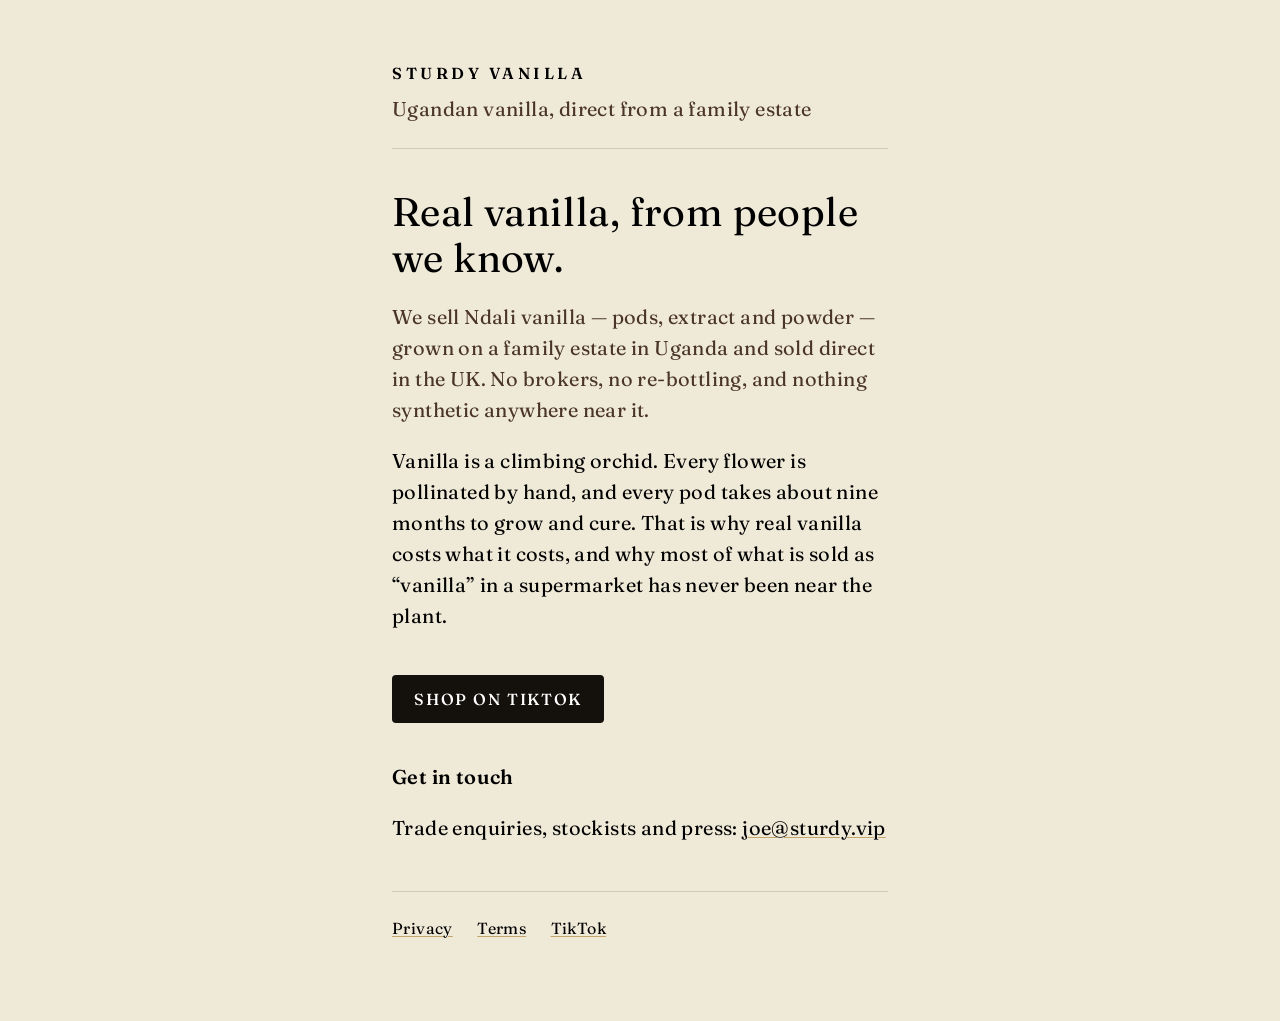
==== index.html @ c0293891 "Align the site to the Sturdy Vanilla design system The site had drifted into its own brand: a differ" ====
<!doctype html>
<html lang="en-GB">
<head>
<meta charset="utf-8">
<meta name="viewport" content="width=device-width, initial-scale=1">
<title>Sturdy Vanilla — Ugandan vanilla, direct from a family estate</title>
<meta name="description" content="Sturdy Vanilla sells Ndali vanilla pods, extract and powder in the UK, grown on a family estate in Uganda.">
<link rel="preconnect" href="https://fonts.gstatic.com" crossorigin>
<link rel="stylesheet" href="https://fonts.googleapis.com/css2?family=Fraunces:ital,opsz,wght@0,9..144,300..700;1,9..144,300..700&display=swap">
<link rel="stylesheet" href="style.css">
</head>
<body>
<div class="wrap">
  <header>
    <a class="brand" href="index.html">Sturdy Vanilla</a>
    <p class="tag">Ugandan vanilla, direct from a family estate</p>
  </header>

  <h1>Real vanilla, from people we know.</h1>
  <p class="lede">
    We sell Ndali vanilla — pods, extract and powder — grown on a family estate
    in Uganda and sold direct in the UK. No brokers, no re-bottling, and nothing
    synthetic anywhere near it.
  </p>

  <p>
    Vanilla is a climbing orchid. Every flower is pollinated by hand, and every pod
    takes about nine months to grow and cure. That is why real vanilla costs what it
    costs, and why most of what is sold as &ldquo;vanilla&rdquo; in a supermarket has
    never been near the plant.
  </p>

  <a class="shop" href="https://www.tiktok.com/@sturdyvanilla">Shop on TikTok</a>

  <h2>Get in touch</h2>
  <p>
    Trade enquiries, stockists and press:
    <a href="mailto:joe@sturdy.vip">joe@sturdy.vip</a>
  </p>

  <nav>
    <a href="privacy.html">Privacy</a>
    <a href="terms.html">Terms</a>
    <a href="https://www.tiktok.com/@sturdyvanilla">TikTok</a>
  </nav>
</div>
</body>
</html>
---- style.css ----
/* Sturdy Vanilla — the design system, on the web.
   Aligned 2026-09-03 to sturdyvanilla/sturdy-vanilla-design-system.
   Palette, face, scale and rules all come from there; nothing is invented here.

   Web scale is 40 / 20, plus 16 for captions and legal — the one place a third
   size is allowed, because on a web viewport 16px really is 16px. On a card it
   would render at 8px, which is why cards get two sizes and no more.
   The big one is always double the small one. */
:root {
  --ink:        #14100C;   /* surface only, never type */
  --paper:      #EFE9D8;
  --raised:     #F7F1E1;
  --text:       #000000;   /* 17.3:1 on paper */
  --text-2:     #4A3527;   /* pod brown. 9.5:1 — the secondary text colour */
  --gold:       #C4A46A;   /* rules, borders, markers. NEVER type */
  --rule:       rgba(20,16,12,.14);

  --lg:  40px;
  --sm:  20px;
  --cap: 16px;             /* captions and legal. Web only. */

  --face: "Fraunces", "Hoefler Text", Georgia, serif;
}
@media (prefers-color-scheme: dark) {
  :root {
    --paper:  #14100C;
    --raised: #1E1811;
    --text:   #FFFFFF;
    --text-2: #E4D6BF;
    --rule:   rgba(247,241,225,.18);
  }
  /* Reversed out on ink, type goes to 500 — same apparent weight as 400 on
     paper, not emphasis. WCAG 2 ignores stroke weight, so the ratio flatters
     us and the weight is the actual fix. */
  body, p, li, td { font-weight: 500; }
}

* { box-sizing: border-box; font-optical-sizing: auto;
    font-variation-settings: "SOFT" 0, "WONK" 0; }

body {
  margin: 0;
  background: var(--paper);
  color: var(--text);
  font-family: var(--face);
  font-size: var(--sm);
  font-weight: 400;
  line-height: 1.55;
  letter-spacing: .02em;          /* Zorzi et al., PNAS 2012 */
  -webkit-text-size-adjust: 100%;
}

.wrap { max-width: 34rem; margin: 0 auto; padding: 3.5rem 1.5rem 5rem; }
/* 34rem at 20px lands near 55 characters — Dyson & Haselgrove 2001. */

header { border-bottom: 1px solid var(--rule); padding-bottom: 1.5rem; margin-bottom: 2.5rem; }

/* The label device: caps + tracking at the small size. Four words maximum. */
.brand {
  font-size: var(--cap); letter-spacing: .22em; text-transform: uppercase;
  font-weight: 600; margin: 0; color: var(--text); text-decoration: none;
}
.tag { color: var(--text-2); margin: .4rem 0 0; font-size: var(--sm); }

h1 { font-size: var(--lg); line-height: 1.15; margin: 0 0 .4rem; font-weight: 400; }
h2 { font-size: var(--sm); margin: 2.4rem 0 .6rem; font-weight: 600; }

p, li { color: var(--text); }
li { margin-bottom: .4rem; }
.lede { color: var(--text-2); }

/* Links keep their underline. Colour alone cannot carry meaning (WCAG 1.4.1),
   and gold is never type — so a link is ink, underlined. This is the one place
   the no-underline rule does not apply: that rule is about emphasis, not
   affordance. */
a { color: var(--text); text-decoration: underline; text-underline-offset: 2px;
    text-decoration-thickness: 1px; text-decoration-color: var(--gold); }
a:hover { text-decoration-color: var(--text); }

.updated, nav, th, .fine { font-size: var(--cap); }
.updated { color: var(--text-2); margin: 0 0 2.5rem; }

nav { margin-top: 3rem; padding-top: 1.5rem; border-top: 1px solid var(--rule); }
nav a { margin-right: 1.25rem; }

.shop {
  display: inline-block; margin-top: 1.5rem; padding: .7rem 1.4rem;
  background: var(--ink); color: #FFFFFF; font-weight: 500;
  text-decoration: none; font-size: var(--cap);
  letter-spacing: .1em; text-transform: uppercase; border-radius: 4px;
}
@media (prefers-color-scheme: dark) { .shop { background: var(--paper); color: #000; } }

table { border-collapse: collapse; width: 100%; margin: 1rem 0; font-size: var(--cap); }
th, td { text-align: left; padding: .55rem .6rem; border-bottom: 1px solid var(--rule); vertical-align: top; }
th { text-transform: uppercase; letter-spacing: .06em; color: var(--text-2); font-weight: 600; }

.note { border-left: 2px solid var(--gold); padding: .1rem 0 .1rem 1rem;
        margin: 1.5rem 0; color: var(--text-2); }
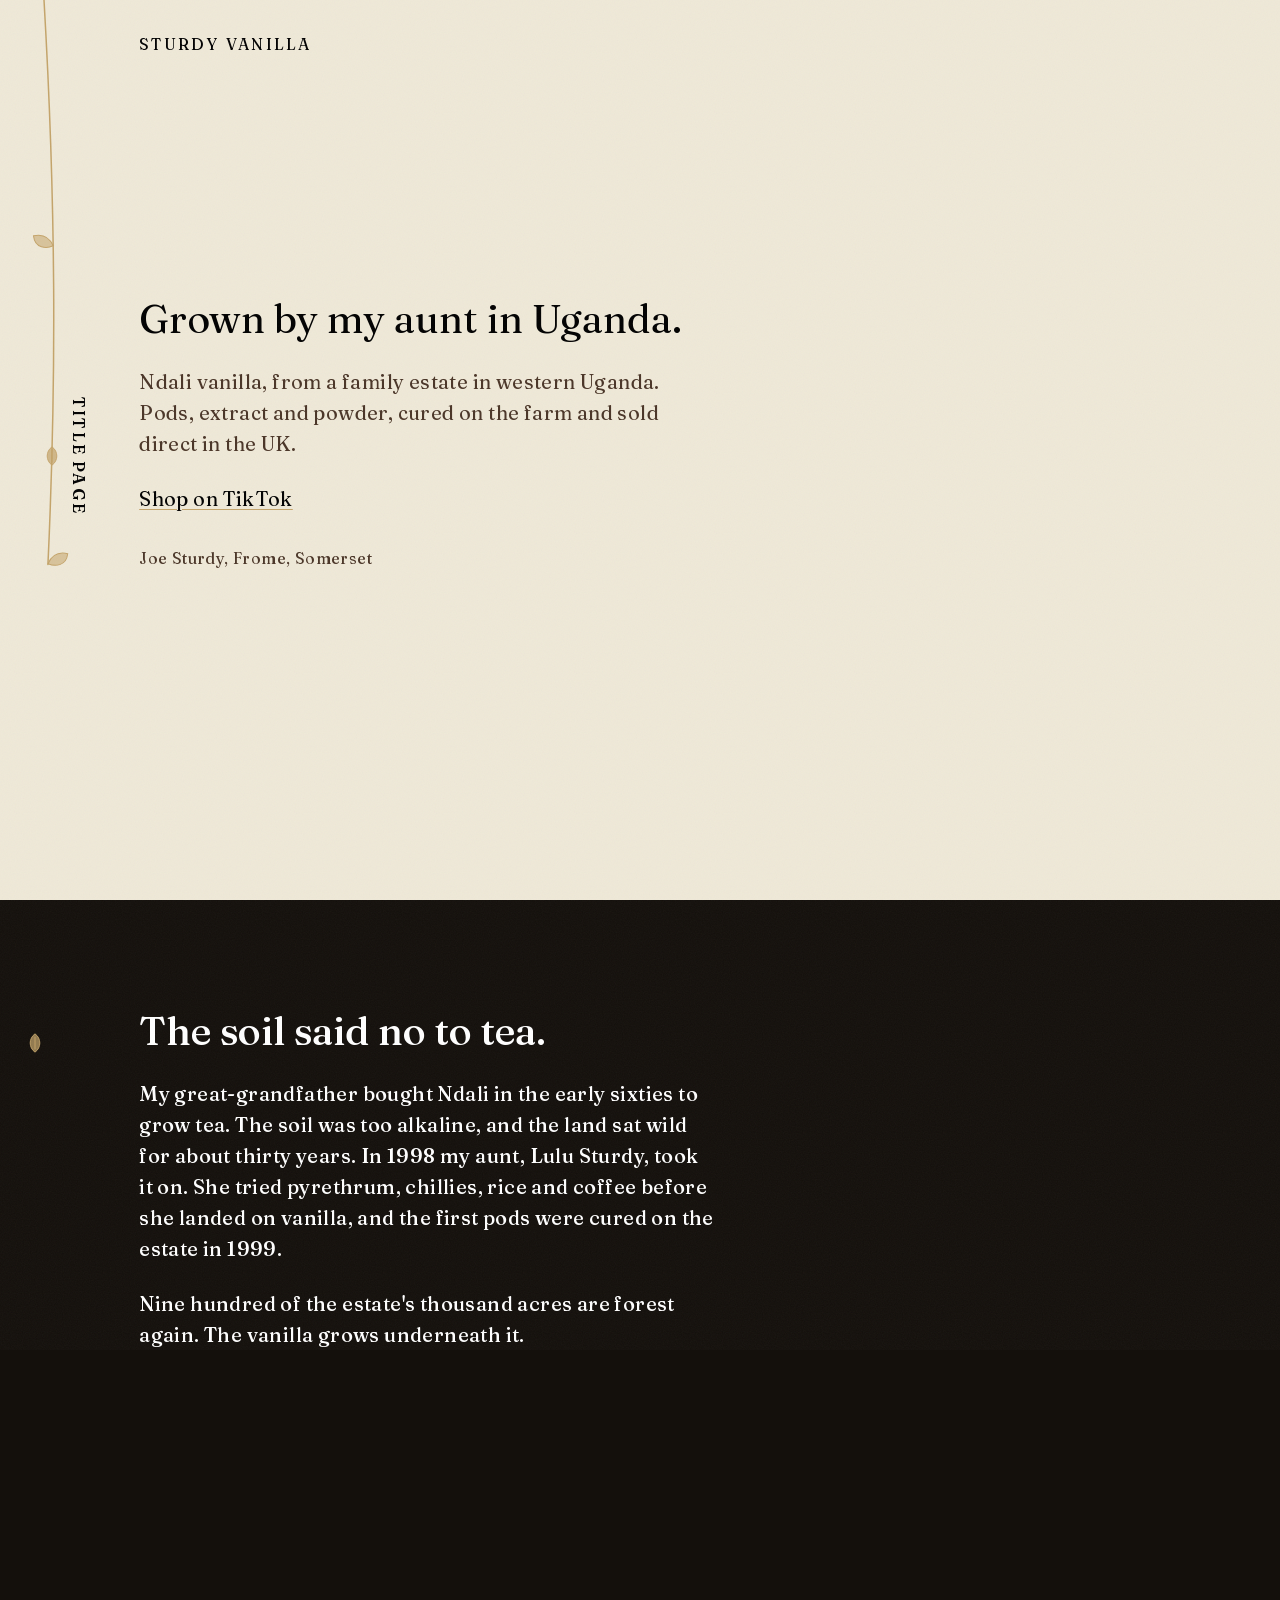
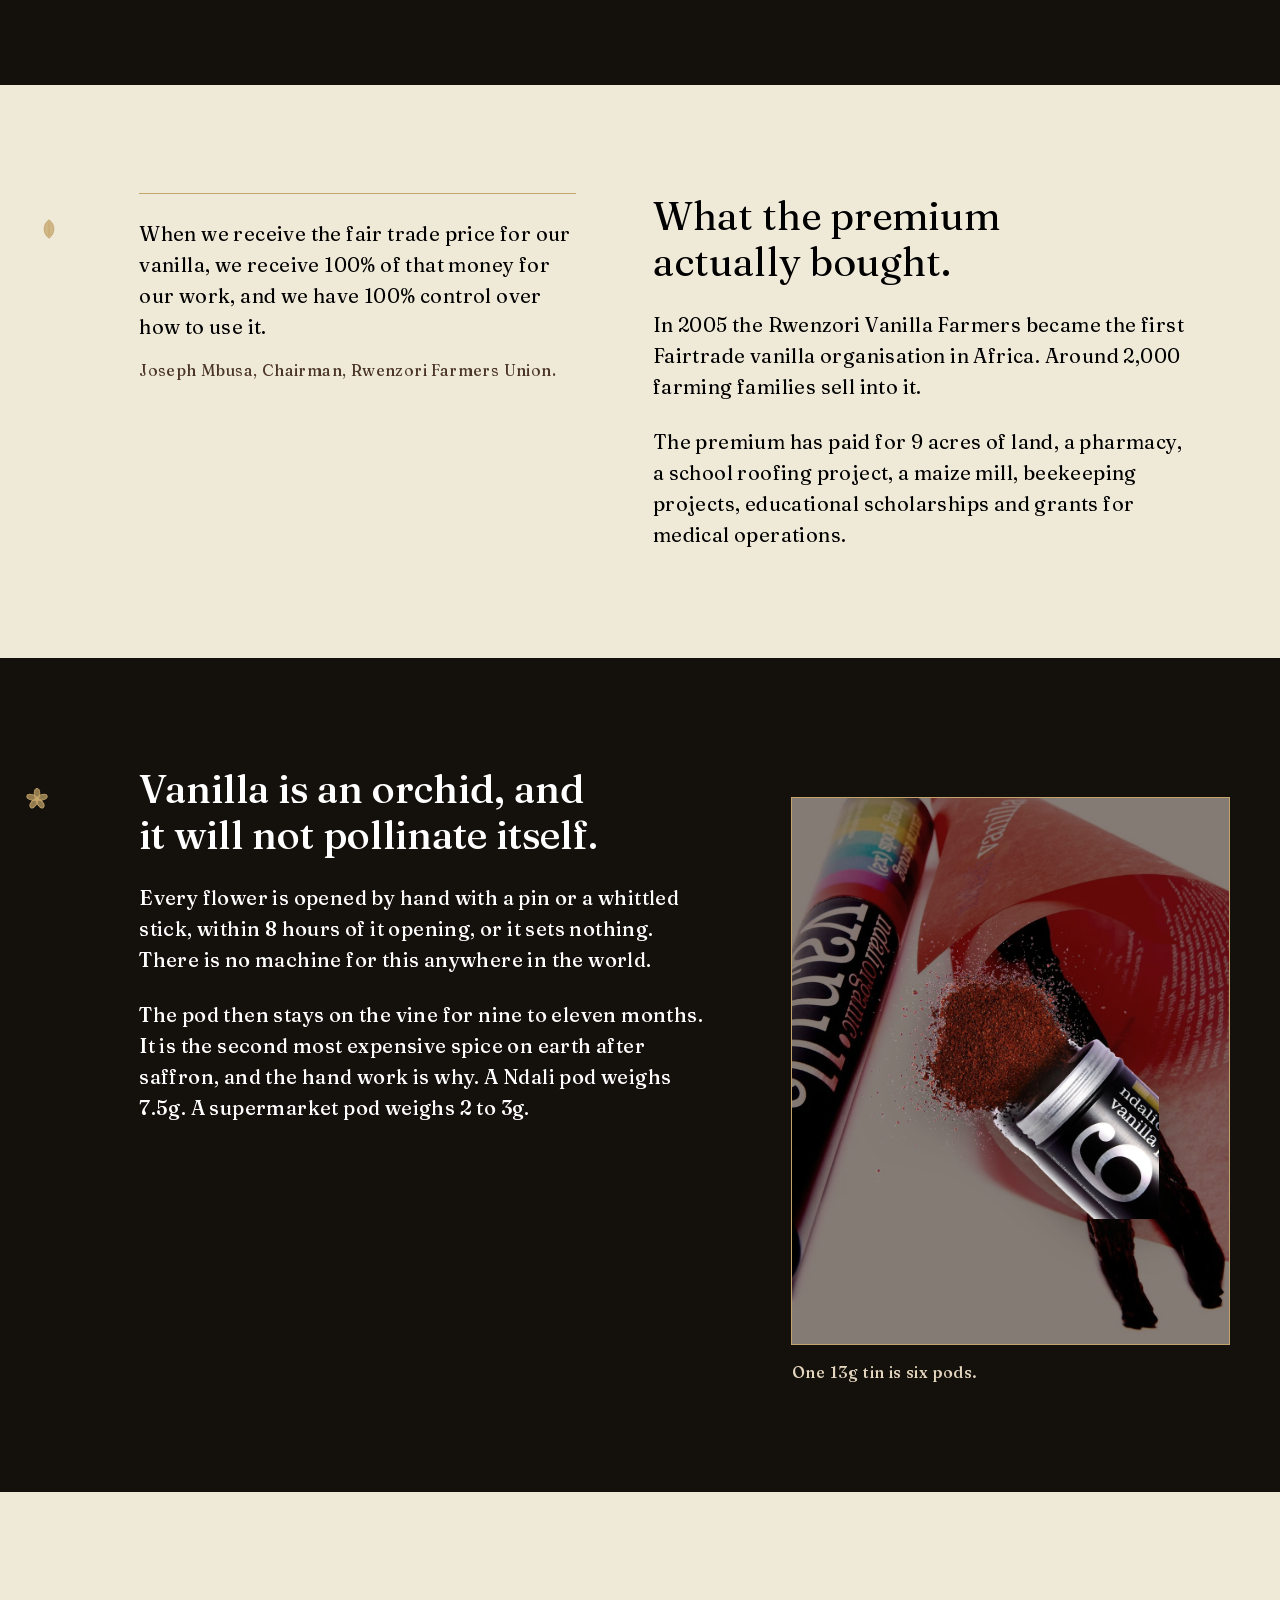
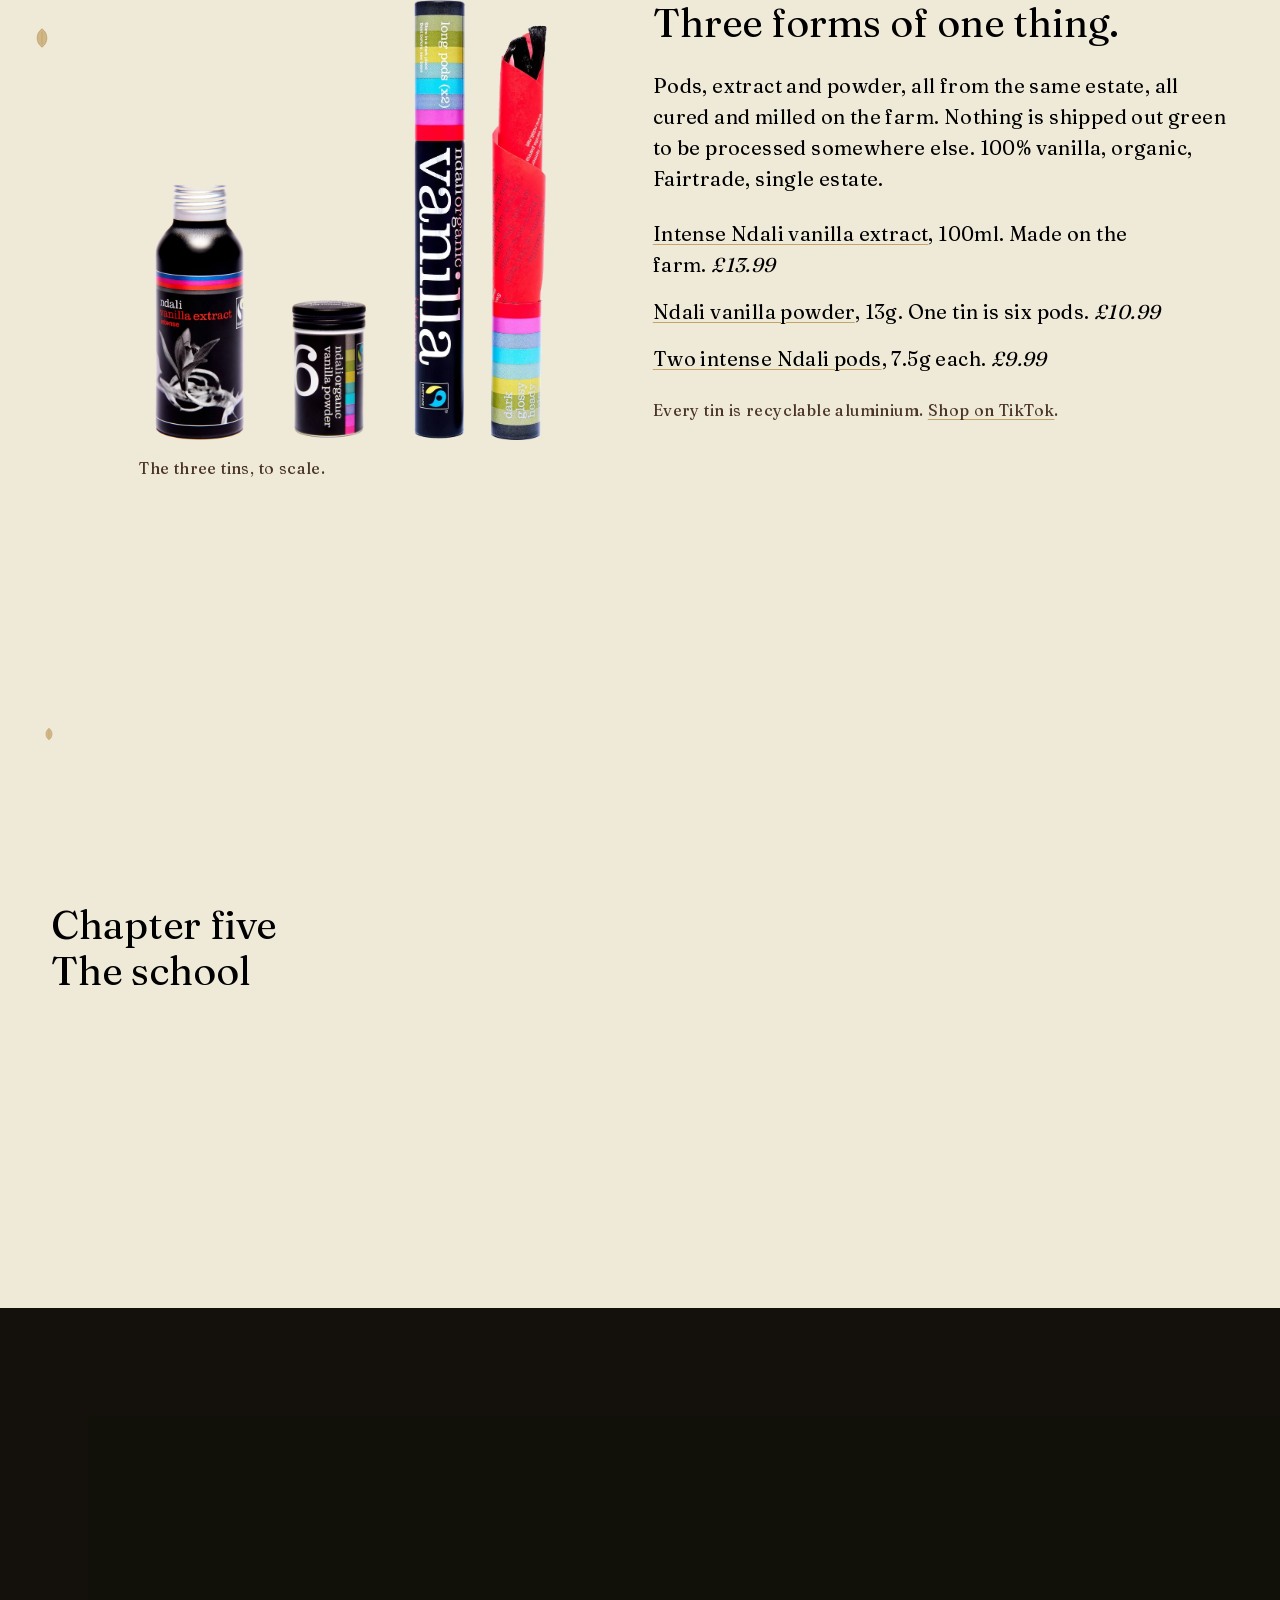
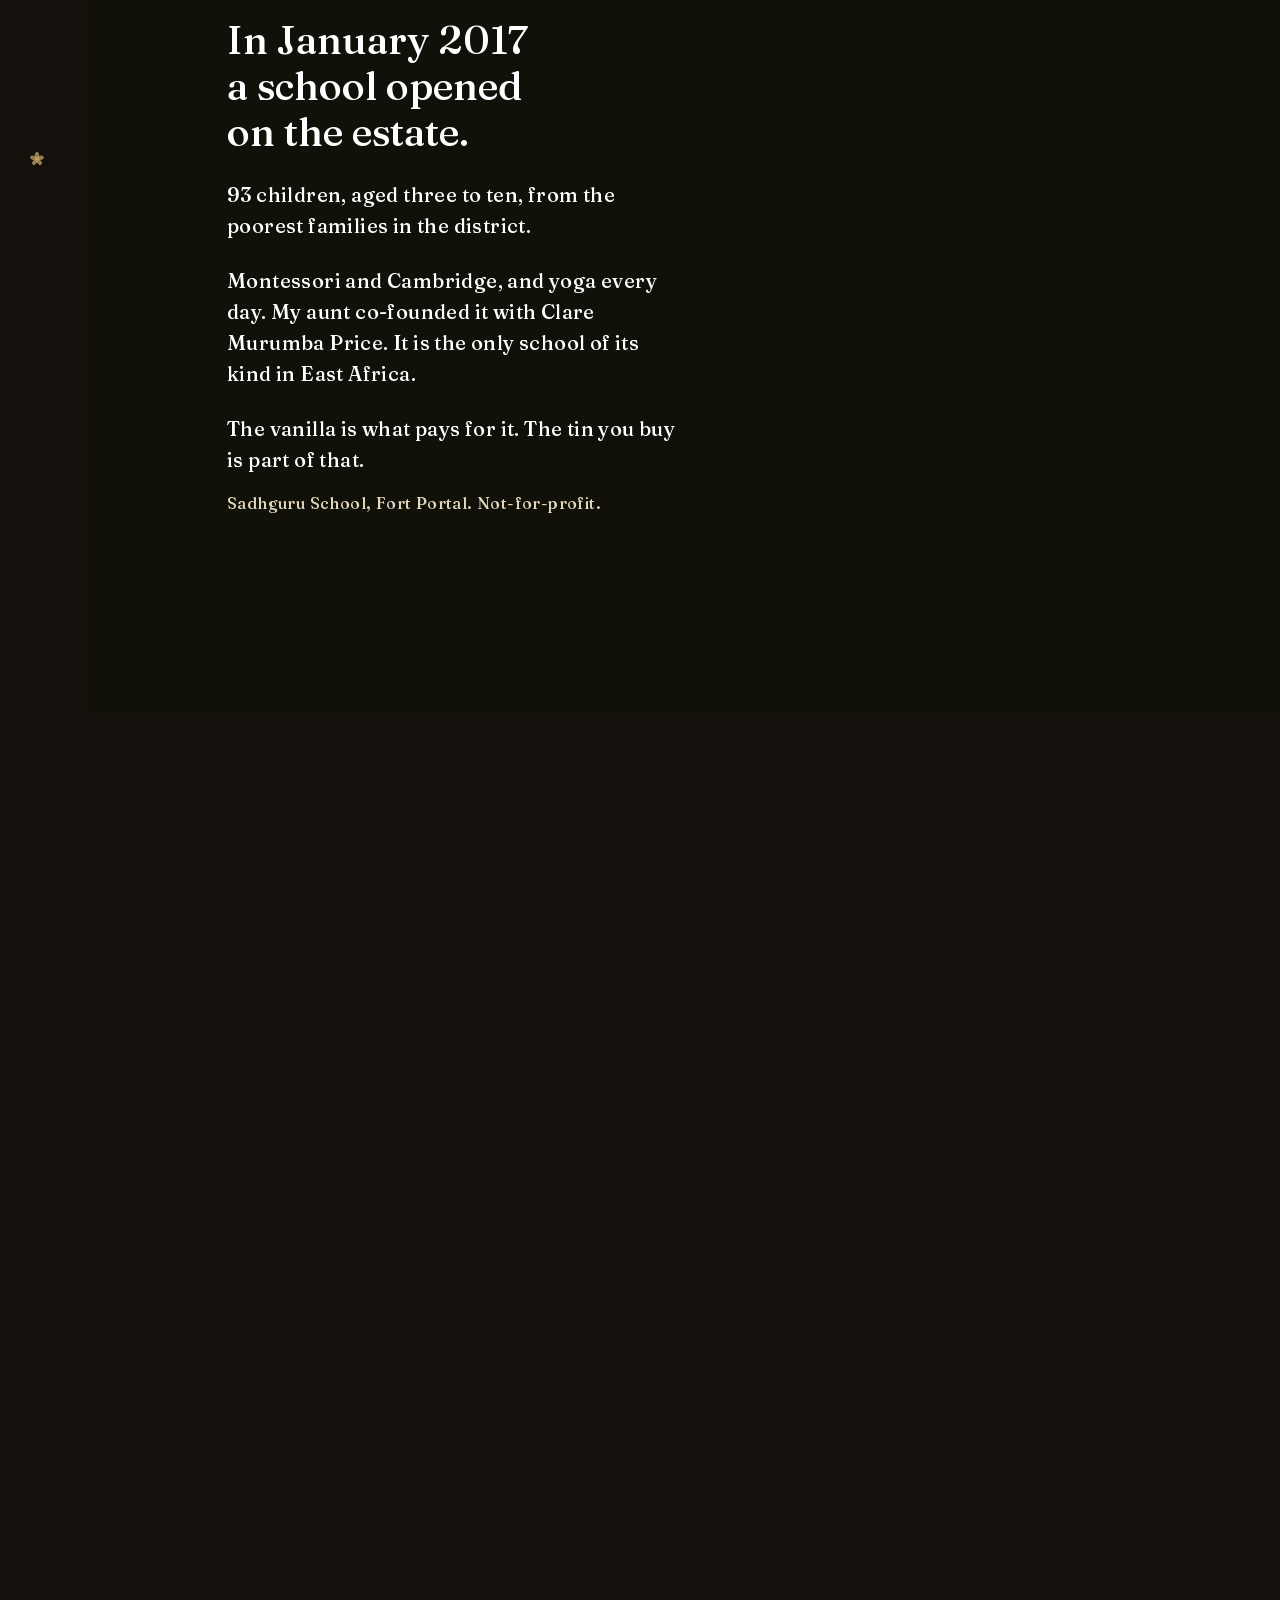
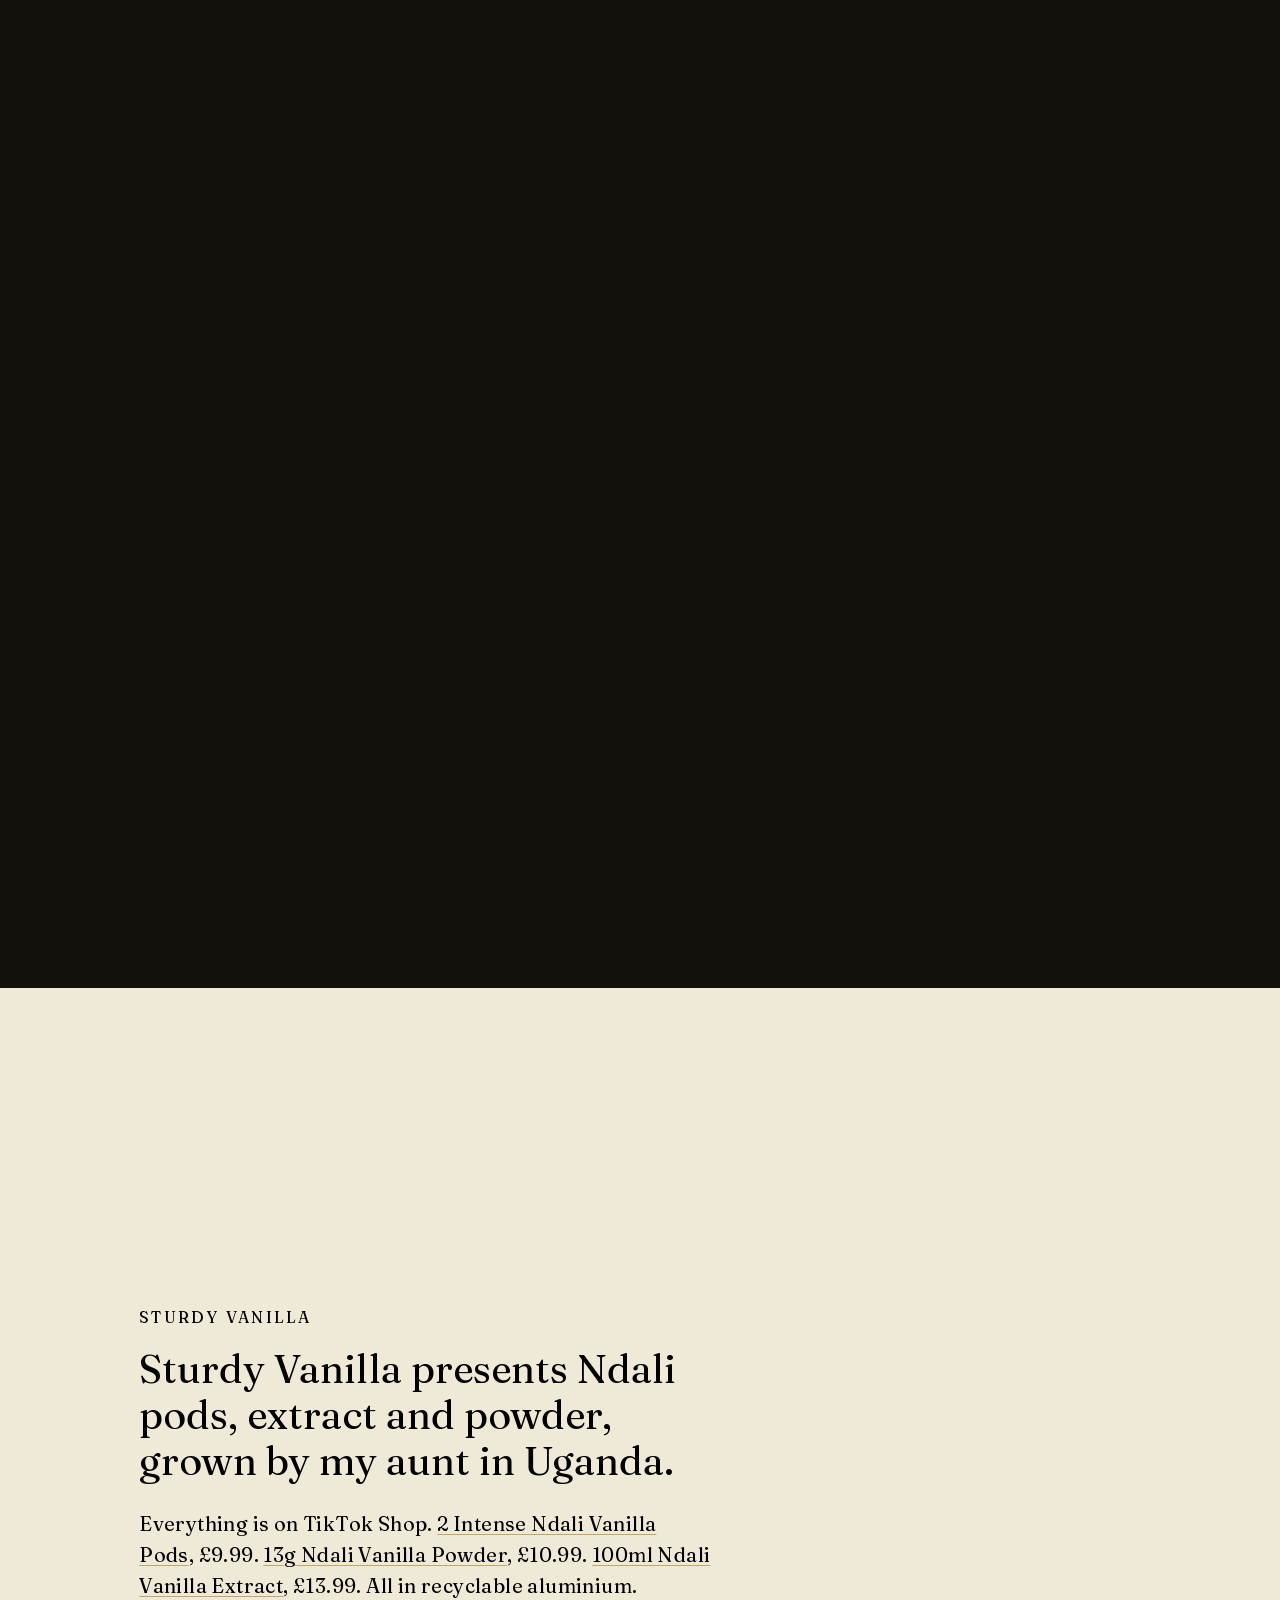
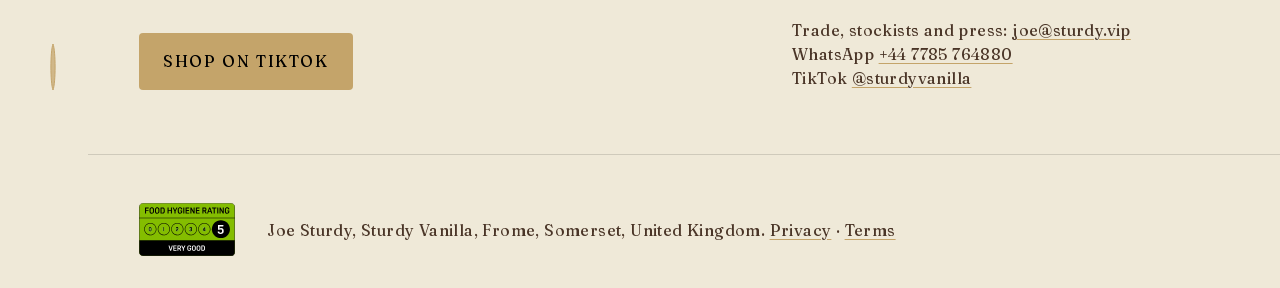
==== commit 9834f6c5: "Rebuild as a one-page scroll site on the design system Chaptered-editorial page built with scroll-cr" ====
--- a/index.html
+++ b/index.html
@@ -2,47 +2,201 @@
 <html lang="en-GB">
 <head>
 <meta charset="utf-8">
-<meta name="viewport" content="width=device-width, initial-scale=1">
-<title>Sturdy Vanilla — Ugandan vanilla, direct from a family estate</title>
-<meta name="description" content="Sturdy Vanilla sells Ndali vanilla pods, extract and powder in the UK, grown on a family estate in Uganda.">
-<link rel="preconnect" href="https://fonts.gstatic.com" crossorigin>
-<link rel="stylesheet" href="https://fonts.googleapis.com/css2?family=Fraunces:ital,opsz,wght@0,9..144,300..700;1,9..144,300..700&display=swap">
-<link rel="stylesheet" href="style.css">
+<meta name="viewport" content="width=device-width, initial-scale=1, viewport-fit=cover">
+<title>Sturdy Vanilla</title>
+<meta name="description" content="Ndali vanilla, grown by my aunt in Uganda. Pods, extract and powder from a family estate near Fort Portal, sold direct in the UK on TikTok Shop.">
+<link rel="icon" href="assets/img/favicon-32.png" sizes="32x32" type="image/png">
+<link rel="apple-touch-icon" href="assets/img/favicon-180.png">
+<meta property="og:type" content="website">
+<meta property="og:title" content="Sturdy Vanilla">
+<meta property="og:description" content="Ndali vanilla, grown by my aunt in Uganda. Pods, extract and powder, sold direct in the UK on TikTok Shop.">
+<meta property="og:image" content="https://sturdyvanilla.github.io/sturdy-vanilla-site/assets/img/og-1200x630.jpg">
+<meta property="og:url" content="https://sturdyvanilla.github.io/sturdy-vanilla-site/">
+<meta name="twitter:card" content="summary_large_image">
+<link rel="preload" href="assets/fonts/Fraunces-var.woff2" as="font" type="font/woff2" crossorigin>
+<link rel="stylesheet" href="assets/fonts/fraunces.css">
+<link rel="stylesheet" href="scrollcraft.css">
+<link rel="stylesheet" href="site.css">
 </head>
 <body>
-<div class="wrap">
-  <header>
-    <a class="brand" href="index.html">Sturdy Vanilla</a>
-    <p class="tag">Ugandan vanilla, direct from a family estate</p>
-  </header>
-
-  <h1>Real vanilla, from people we know.</h1>
-  <p class="lede">
-    We sell Ndali vanilla — pods, extract and powder — grown on a family estate
-    in Uganda and sold direct in the UK. No brokers, no re-bottling, and nothing
-    synthetic anywhere near it.
-  </p>
-
-  <p>
-    Vanilla is a climbing orchid. Every flower is pollinated by hand, and every pod
-    takes about nine months to grow and cure. That is why real vanilla costs what it
-    costs, and why most of what is sold as &ldquo;vanilla&rdquo; in a supermarket has
-    never been near the plant.
-  </p>
-
-  <a class="shop" href="https://www.tiktok.com/@sturdyvanilla">Shop on TikTok</a>
-
-  <h2>Get in touch</h2>
-  <p>
-    Trade enquiries, stockists and press:
-    <a href="mailto:joe@sturdy.vip">joe@sturdy.vip</a>
-  </p>
-
-  <nav>
-    <a href="privacy.html">Privacy</a>
-    <a href="terms.html">Terms</a>
-    <a href="https://www.tiktok.com/@sturdyvanilla">TikTok</a>
-  </nav>
-</div>
+
+<a class="skip" href="#main">Skip to content</a>
+<div class="sc-grain" aria-hidden="true"></div>
+
+<!-- The signature move. A vanilla vine drawn by the scroll, one node per chapter.
+     Page JS + inline SVG only; the engine never touches this element. -->
+<nav class="vine" aria-label="Chapters">
+  <svg class="vine__svg" aria-hidden="true" focusable="false" preserveAspectRatio="none">
+    <path class="vine__stem" d="M0 0" pathLength="1000"></path>
+    <g class="vine__leaves"></g>
+  </svg>
+  <ol class="vine__nodes">
+    <li><a class="vine__node vine__node--leaf" href="#top" data-target="#top" data-place="title"><span class="vine__glyph" aria-hidden="true"><svg viewBox="0 0 24 24"><path d="M12 2C5 7 5 17 12 22c7-5 7-15 0-20z"/><path class="rib" d="M12 5v14"/></svg></span><span class="vine__label">Title page</span></a></li>
+    <li><a class="vine__node vine__node--leaf" href="#ch-farm" data-target="#ch-farm"><span class="vine__glyph" aria-hidden="true"><svg viewBox="0 0 24 24"><path d="M12 2C5 7 5 17 12 22c7-5 7-15 0-20z"/><path class="rib" d="M12 5v14"/></svg></span><span class="vine__label">Chapter one · The farm</span></a></li>
+    <li><a class="vine__node vine__node--leaf" href="#ch-fairtrade" data-target="#ch-fairtrade"><span class="vine__glyph" aria-hidden="true"><svg viewBox="0 0 24 24"><path d="M12 2C5 7 5 17 12 22c7-5 7-15 0-20z"/><path class="rib" d="M12 5v14"/></svg></span><span class="vine__label">Chapter two · Fairtrade</span></a></li>
+    <li><a class="vine__node vine__node--flower" href="#ch-plant" data-target="#ch-plant"><span class="vine__glyph" aria-hidden="true"><svg viewBox="0 0 24 24"><g class="petals"><ellipse cx="12" cy="6" rx="3" ry="5.5"/><ellipse cx="12" cy="6" rx="3" ry="5.5" transform="rotate(72 12 12)"/><ellipse cx="12" cy="6" rx="3" ry="5.5" transform="rotate(144 12 12)"/><ellipse cx="12" cy="6" rx="3" ry="5.5" transform="rotate(216 12 12)"/><ellipse cx="12" cy="6" rx="3" ry="5.5" transform="rotate(288 12 12)"/></g><circle class="eye" cx="12" cy="12" r="2.4"/></svg></span><span class="vine__label">Chapter three · The plant</span></a></li>
+    <li><a class="vine__node vine__node--leaf" href="#ch-tins" data-target="#ch-tins"><span class="vine__glyph" aria-hidden="true"><svg viewBox="0 0 24 24"><path d="M12 2C5 7 5 17 12 22c7-5 7-15 0-20z"/><path class="rib" d="M12 5v14"/></svg></span><span class="vine__label">Chapter four · The tins</span></a></li>
+    <li><a class="vine__node vine__node--leaf vine__node--quiet" href="#ch-silence" data-target="#ch-silence"><span class="vine__glyph" aria-hidden="true"><svg viewBox="0 0 24 24"><path d="M12 2C5 7 5 17 12 22c7-5 7-15 0-20z"/><path class="rib" d="M12 5v14"/></svg></span><span class="vine__label">Chapter five</span></a></li>
+    <li><a class="vine__node vine__node--flower vine__node--peak" href="#ch-school" data-target="#ch-school" data-place="peak"><span class="vine__glyph" aria-hidden="true"><svg viewBox="0 0 24 24"><g class="petals"><ellipse cx="12" cy="6" rx="3" ry="5.5"/><ellipse cx="12" cy="6" rx="3" ry="5.5" transform="rotate(72 12 12)"/><ellipse cx="12" cy="6" rx="3" ry="5.5" transform="rotate(144 12 12)"/><ellipse cx="12" cy="6" rx="3" ry="5.5" transform="rotate(216 12 12)"/><ellipse cx="12" cy="6" rx="3" ry="5.5" transform="rotate(288 12 12)"/></g><circle class="eye" cx="12" cy="12" r="2.4"/></svg></span><span class="vine__label">The school</span></a></li>
+    <li><a class="vine__node vine__node--pod" href="#ch-shop" data-target="#shop-button" data-place="pod"><span class="vine__glyph" aria-hidden="true"><svg viewBox="0 0 12 48"><path d="M6 1C3.2 8 3.2 40 6 47c2.8-7 2.8-39 0-46z"/></svg></span><span class="vine__label">Shop on TikTok</span></a></li>
+  </ol>
+</nav>
+
+<main id="main">
+
+  <!-- 0 · Title page. Type on paper, no media above the fold. -->
+  <section id="top" class="act act--title g-a" data-sc-act="flow">
+    <div class="title">
+      <p class="label title__brand">Sturdy Vanilla</p>
+      <div class="title__body stack" data-sc-in data-sc-stagger="70">
+        <h1 class="display">Grown by my aunt in Uganda.</h1>
+        <p class="standfirst">Ndali vanilla, from a family estate in western Uganda. Pods, extract and powder, cured on the farm and sold direct in the UK.</p>
+        <p class="title__cta"><a href="https://www.tiktok.com/@sturdyvanilla">Shop on TikTok</a></p>
+        <p class="caption title__byline">Joe Sturdy, Frome, Somerset</p>
+      </div>
+    </div>
+  </section>
+
+  <!-- 1 · Chapter one. The farm. Ink, split, a wipe at the chapter boundary. -->
+  <section id="ch-farm" class="act chapter g-b" data-sc-act="flow">
+    <div class="spread spread--split">
+      <div class="copy stack" data-sc-in data-sc-stagger="70">
+        <h2 class="display">The soil said no to tea.</h2>
+        <p>My great-grandfather bought Ndali in the early sixties to grow tea. The soil was too alkaline, and the land sat wild for about thirty years. In 1998 my aunt, Lulu Sturdy, took it on. She tried pyrethrum, chillies, rice and coffee before she landed on vanilla, and the first pods were cured on the estate in 1999.</p>
+        <p>Nine hundred of the estate's thousand acres are forest again. The vanilla grows underneath it.</p>
+      </div>
+      <figure class="media media--bundle" data-sc-reveal="up" data-sc-reveal-at="0.16 0.58">
+        <img class="plate" src="assets/img/ch1-pods-bundle.jpg" width="780" height="720" alt="A bundle of cured Ndali vanilla pods, near black, tied with pale twine.">
+        <figcaption>Cured Ndali pods, tied for grading.</figcaption>
+      </figure>
+    </div>
+  </section>
+
+  <!-- 2 · Chapter two. Fairtrade. Cream, trail, real figures ticking on entry. No act, so the counters fire once. -->
+  <section id="ch-fairtrade" class="act chapter g-a">
+    <div class="spread spread--trail">
+      <div class="copy stack" data-sc-in data-sc-stagger="70">
+        <h2 class="display">What the premium actually bought.</h2>
+        <p>In 2005 the Rwenzori Vanilla Farmers became the first Fairtrade vanilla organisation in Africa. Around <span class="num" data-sc-count="0 2,000">2,000</span> farming families sell into it.</p>
+        <p>The premium has paid for 9 acres of land, a pharmacy, a school roofing project, a maize mill, beekeeping projects, educational scholarships and grants for medical operations.</p>
+      </div>
+      <aside class="media quote" data-sc-in>
+        <blockquote>
+          <p>When we receive the fair trade price for our vanilla, we receive 100% of that money for our work, and we have 100% control over how to use it.</p>
+        </blockquote>
+        <p class="caption">Joseph Mbusa, Chairman, Rwenzori Farmers Union.</p>
+      </aside>
+    </div>
+  </section>
+
+  <!-- 3 · Chapter three. The plant. Ink, lead, two layers in the media column. -->
+  <section id="ch-plant" class="act chapter g-b" data-sc-act="flow">
+    <div class="spread spread--lead">
+      <div class="copy stack" data-sc-in data-sc-stagger="70">
+        <h2 class="display">Vanilla is an orchid, and it will not pollinate itself.</h2>
+        <p>Every flower is opened by hand with a pin or a whittled stick, within 8 hours of it opening, or it sets nothing. There is no machine for this anywhere in the world.</p>
+        <p>The pod then stays on the vine for nine to eleven months. It is the second most expensive spice on earth after saffron, and the hand work is why. A Ndali pod weighs 7.5g. A supermarket pod weighs 2 to 3g.</p>
+      </div>
+      <figure class="media layers">
+        <div class="layers__frame">
+          <div class="layers__bed" data-sc-parallax="-0.8">
+            <img src="assets/img/ch3-bed.jpg" width="1400" height="1400" alt="Cured vanilla pods lying on a board beside their paper wrapper.">
+          </div>
+          <div class="layers__tint" aria-hidden="true"></div>
+          <div class="layers__front" data-sc-parallax="0.3">
+            <picture><source srcset="assets/img/ch3-spilt.webp" type="image/webp"><img src="assets/img/ch3-spilt.png" width="1400" height="1400" alt="A tin of Ndali vanilla powder on its side, the ground vanilla spilling out of it."></picture>
+          </div>
+        </div>
+        <figcaption>One 13g tin is six pods.</figcaption>
+      </figure>
+    </div>
+  </section>
+
+  <!-- 4 · Chapter four. The tins. Cream, trail, the real footage and three cut-outs. -->
+  <section id="ch-tins" class="act chapter g-a" data-sc-act="flow">
+    <div class="spread spread--trail">
+      <div class="copy stack" data-sc-in data-sc-stagger="70">
+        <h2 class="display">Three forms of one thing.</h2>
+        <p>Pods, extract and powder, all from the same estate, all cured and milled on the farm. Nothing is shipped out green to be processed somewhere else. 100% vanilla, organic, Fairtrade, single estate.</p>
+        <ul class="tins">
+          <li>
+            <p><a href="https://www.tiktok.com/view/product/1729646031859653275?region=GB&amp;locale=en-GB">Intense Ndali vanilla extract</a>, 100ml. Made on the farm. <span class="price">£13.99</span></p>
+          </li>
+          <li>
+            <p><a href="https://www.tiktok.com/view/product/1729692405205015195?region=GB&amp;locale=en-GB">Ndali vanilla powder</a>, 13g. One tin is six pods. <span class="price">£10.99</span></p>
+          </li>
+          <li>
+            <p><a href="https://www.tiktok.com/view/product/1729692389694610075?region=GB&amp;locale=en-GB">Two intense Ndali pods</a>, 7.5g each. <span class="price">£9.99</span></p>
+          </li>
+        </ul>
+        <p class="caption">Every tin is recyclable aluminium. <a href="https://www.tiktok.com/@sturdyvanilla">Shop on TikTok</a>.</p>
+      </div>
+      <div class="media tins-media">
+        <div class="cutouts" role="img" aria-label="The three tins side by side: the pods tube, the extract bottle and the powder tin.">
+          <figure class="cutout cutout--extract" data-sc-reveal="up" data-sc-reveal-at="0.14 0.40"><picture><source srcset="assets/img/tin-extract.webp" type="image/webp"><img src="assets/img/tin-extract.png" alt=""></picture></figure>
+          <figure class="cutout cutout--powder" data-sc-reveal="up" data-sc-reveal-at="0.26 0.52"><picture><source srcset="assets/img/tin-powder.webp" type="image/webp"><img src="assets/img/tin-powder.png" alt=""></picture></figure>
+          <figure class="cutout cutout--pods" data-sc-reveal="up" data-sc-reveal-at="0.38 0.64"><picture><source srcset="assets/img/tin-pods.webp" type="image/webp"><img src="assets/img/tin-pods.png" alt=""></picture></figure>
+        </div>
+        <p class="caption">The three tins, to scale.</p>
+      </div>
+    </div>
+  </section>
+
+  <!-- 5 · Intertitle. The authored silence before the peak. -->
+  <section id="ch-silence" class="act intertitle g-a">
+    <p class="display intertitle__line">Chapter five<br>The school</p>
+  </section>
+
+  <!-- 6 · Chapter five. The school. The peak: hard cut to ink, the one scrub clip, 93 landing. -->
+  <section id="ch-school" class="act chapter peak g-b" data-sc-act="scrub" data-sc-span="3.2" data-sc-dwell="0.3">
+    <div data-sc-stage class="peak__stage">
+      <img class="sc-stage__poster peak__poster" src="assets/img/ch6-school-ink-poster.jpg" alt="">
+      <video class="peak__clip" data-sc-scrub data-sc-src="assets/video/ch6-school-ink.mp4" data-sc-src-mobile="assets/video/ch6-school-ink-p.mp4" muted playsinline aria-label="Ninety-three marks rise and settle into rows, one for each child at the school."></video>
+      <div class="peak__copy stack">
+        <h2 class="display" data-sc-cue="0 1 0 0.08" data-sc-cue-m="0 0.22 0">In January 2017 a school opened on the estate.</h2>
+        <p data-sc-cue="0.16 1 0.3 0.1" data-sc-cue-m="0.2 0.4"><span class="num" data-sc-count="0 93" data-sc-count-at="0.16 0.4" data-sc-count-at-m="0.2 0.34">93</span> children, aged three to ten, from the poorest families in the district.</p>
+        <p data-sc-cue="0.32 1 0.3 0.14" data-sc-cue-m="0.38 0.58">Montessori and Cambridge, and yoga every day. My aunt co-founded it with Clare Murumba Price. It is the only school of its kind in East Africa.</p>
+        <div class="peak__close" data-sc-cue="0.46 1 0.15 0.2" data-sc-cue-m="0.55 1 0.2 0.22">
+          <p class="peak__line">The vanilla is what pays for it. The tin you buy is part of that.</p>
+          <p class="caption peak__caption">Sadhguru School, Fort Portal. Not-for-profit.</p>
+        </div>
+      </div>
+    </div>
+  </section>
+
+  <!-- 7 · Colophon. Cream, holds. Footer inside, nothing after it. -->
+  <section id="ch-shop" class="act colophon g-a" data-sc-act="flow">
+    <div class="spread spread--split colophon__spread">
+      <div class="copy stack" data-sc-in data-sc-stagger="60">
+        <p class="label">Sturdy Vanilla</p>
+        <h2 class="display">Sturdy Vanilla presents Ndali pods, extract and powder, grown by my aunt in Uganda.</h2>
+        <p>Everything is on TikTok Shop. <a href="https://www.tiktok.com/view/product/1729692389694610075?region=GB&amp;locale=en-GB">2 Intense Ndali Vanilla Pods</a>, £9.99. <a href="https://www.tiktok.com/view/product/1729692405205015195?region=GB&amp;locale=en-GB">13g Ndali Vanilla Powder</a>, £10.99. <a href="https://www.tiktok.com/view/product/1729646031859653275?region=GB&amp;locale=en-GB">100ml Ndali Vanilla Extract</a>, £13.99. All in recyclable aluminium.</p>
+        <p class="colophon__cta"><a id="shop-button" class="button" href="https://www.tiktok.com/@sturdyvanilla">Shop on TikTok</a></p>
+      </div>
+      <aside class="media colophon__aside stack" data-sc-in data-sc-stagger="60">
+        <p class="caption">Trade, stockists and press: <a href="mailto:joe@sturdy.vip">joe@sturdy.vip</a><br>WhatsApp <a href="https://wa.me/447785764880">+44 7785 764880</a><br>TikTok <a href="https://www.tiktok.com/@sturdyvanilla">@sturdyvanilla</a></p>
+      </aside>
+    </div>
+    <footer class="foot">
+      <img class="fhrs" src="assets/img/fhrs-5.svg" width="259" height="144" alt="Food Hygiene Rating five, very good.">
+      <p class="caption">Joe Sturdy, Sturdy Vanilla, Frome, Somerset, United Kingdom. <a href="privacy.html" data-legal="privacy">Privacy</a> · <a href="terms.html" data-legal="terms">Terms</a></p>
+    </footer>
+  </section>
+
+</main>
+
+<!-- The small print, on the back of the tin. Progressive: the links go to the real pages without JS. -->
+<dialog id="legal" class="legal" aria-labelledby="legal-title">
+  <div class="legal__panel">
+    <div class="legal__bar">
+      <p class="label">The small print</p>
+      <button class="legal__close" type="button" autofocus>Close</button>
+    </div>
+    <div class="legal__doc" id="legal-doc"></div>
+  </div>
+</dialog>
+
+<script src="scrollcraft.js"></script>
+<script src="site.js"></script>
 </body>
 </html>
--- a/assets/fonts/fraunces.css
+++ b/assets/fonts/fraunces.css
@@ -0,0 +1,9 @@
+@font-face {
+  font-family: "Fraunces";
+  font-weight: 100 900;
+  font-style: normal;
+  font-display: swap;
+  src:
+    url("Fraunces-var.woff2") format("woff2-variations"),
+    url("Fraunces-var.ttf") format("truetype-variations");
+}
--- a/scrollcraft.css
+++ b/scrollcraft.css
@@ -0,0 +1,432 @@
+/* ============================================================================
+   scrollcraft.css: the taste floor
+   ----------------------------------------------------------------------------
+   Two layers, and the split matters:
+
+     TOKENS   what you override per brand. Colour roles, the type ramp, the
+              spacing scale, elevation, motion. A brand is ~12 values.
+     DEVICES  what the engine drives. Do not restyle these to taste; they are
+              the mechanism. Style your own markup instead.
+
+   Nothing here draws a "component". There are no card, badge, or pill classes,
+   because a stylesheet that ships those is how every page built on it ends up
+   with the same shapes. You get a floor and a vocabulary; the composition is
+   yours.
+   ========================================================================== */
+
+/* ---------------------------------------------------------------- tokens -- */
+:root {
+  /* --- colour roles. Override these six and the page is rebranded. -------- */
+  --sc-canvas:      #08090b;   /* the page ground. Drift interpolates this.   */
+  --sc-surface:     #101217;   /* anything raised off the ground             */
+  --sc-ink:         #f4f2ef;   /* primary text                               */
+  --sc-ink-soft:    #9a9ba1;   /* secondary text. Tinted, never flat gray.   */
+  --sc-accent:      #d8ff3e;   /* ONE accent. It owns a region, not confetti. */
+  --sc-accent-ink:  #08090b;   /* text that sits on the accent               */
+
+  --sc-hairline:    color-mix(in oklab, var(--sc-ink) 12%, transparent);
+  --sc-hairline-strong: color-mix(in oklab, var(--sc-ink) 22%, transparent);
+
+  /* --- type. Two families max. Display carries voice, text carries prose. - */
+  --sc-font-display: "Instrument Sans", "Geist", system-ui, sans-serif;
+  --sc-font-text:    "Geist", system-ui, sans-serif;
+  --sc-font-mono:    "Geist Mono", ui-monospace, monospace;
+
+  /* Fluid ramp. Tracking tightens as size grows because a face set at 6rem
+     with 0 tracking reads loose; this is optical correction, not decoration. */
+  --sc-t-xs:   clamp(0.75rem, 0.72rem + 0.15vw, 0.82rem);
+  --sc-t-sm:   clamp(0.875rem, 0.84rem + 0.18vw, 0.95rem);
+  --sc-t-base: clamp(1rem, 0.96rem + 0.22vw, 1.125rem);
+  --sc-t-lg:   clamp(1.2rem, 1.1rem + 0.5vw, 1.5rem);
+  --sc-t-xl:   clamp(1.6rem, 1.35rem + 1.2vw, 2.25rem);
+  --sc-t-2xl:  clamp(2.1rem, 1.6rem + 2.4vw, 3.4rem);
+  --sc-t-3xl:  clamp(2.8rem, 1.9rem + 4.2vw, 5rem);
+  --sc-t-4xl:  clamp(3.4rem, 1.9rem + 6.6vw, 7.5rem);
+
+  --sc-track-tight:  -0.035em;
+  --sc-track-snug:   -0.02em;
+  --sc-track-normal: -0.005em;
+  --sc-track-wide:    0.08em;
+
+  --sc-leading-none: 0.94;
+  --sc-leading-tight: 1.06;
+  --sc-leading-body: 1.62;
+
+  --sc-measure: 62ch;
+
+  /* --- space. 4px base: the useful middle steps an 8-only scale misses. --- */
+  --sc-1: 0.25rem;  --sc-2: 0.5rem;   --sc-3: 0.75rem;  --sc-4: 1rem;
+  --sc-5: 1.5rem;   --sc-6: 2rem;     --sc-7: 3rem;     --sc-8: 4rem;
+  --sc-9: 6rem;     --sc-10: 8rem;    --sc-11: 12rem;
+
+  /* Section rhythm is fluid so a phone doesn't inherit desktop air. */
+  --sc-section: clamp(4.5rem, 9vw, 11rem);
+  --sc-gutter:  clamp(1.25rem, 5vw, 5.5rem);
+  --sc-maxw:    82rem;
+
+  /* --- radius. Pick one scale for the page and hold it. ------------------- */
+  --sc-r-sm: 6px;  --sc-r-md: 12px;  --sc-r-lg: 20px;  --sc-r-pill: 999px;
+
+  /* --- elevation. Every shadow has an offset AND a soft blur, and is tinted
+         to the canvas hue. A zero-offset coloured halo is decoration, not
+         depth, so there isn't one here. ---------------------------------- */
+  --sc-shadow-color: 220 40% 2%;
+  --sc-e1: 0 1px 2px hsl(var(--sc-shadow-color) / 0.28),
+           0 2px 6px -1px hsl(var(--sc-shadow-color) / 0.20);
+  --sc-e2: 0 2px 4px hsl(var(--sc-shadow-color) / 0.24),
+           0 8px 18px -4px hsl(var(--sc-shadow-color) / 0.30);
+  --sc-e3: 0 4px 8px hsl(var(--sc-shadow-color) / 0.22),
+           0 18px 40px -8px hsl(var(--sc-shadow-color) / 0.38),
+           0 48px 90px -24px hsl(var(--sc-shadow-color) / 0.30);
+
+  /* Edge light: a 1px top highlight sells a raised surface better than any
+     amount of blur, because real raised things catch light on their lip. */
+  --sc-edge: inset 0 1px 0 color-mix(in oklab, var(--sc-ink) 10%, transparent);
+
+  /* --- motion. Built-in CSS easings are too weak for UI. ------------------ */
+  --sc-ease-out:    cubic-bezier(0.23, 1, 0.32, 1);
+  --sc-ease-in-out: cubic-bezier(0.77, 0, 0.175, 1);
+  --sc-ease-drawer: cubic-bezier(0.32, 0.72, 0, 1);
+  --sc-d-fast: 160ms;  --sc-d-base: 240ms;  --sc-d-slow: 420ms;
+
+  --sc-z-stage: 1; --sc-z-copy: 20; --sc-z-chrome: 60;
+}
+
+/* --------------------------------------------------------------- reset -- */
+*, *::before, *::after { box-sizing: border-box; }
+html { -webkit-text-size-adjust: 100%; scroll-behavior: smooth; }
+@media (prefers-reduced-motion: reduce) { html { scroll-behavior: auto; } }
+
+body {
+  margin: 0;
+  background: var(--sc-canvas);
+  color: var(--sc-ink);
+  font-family: var(--sc-font-text);
+  font-size: var(--sc-t-base);
+  line-height: var(--sc-leading-body);
+  letter-spacing: var(--sc-track-normal);
+  -webkit-font-smoothing: antialiased;
+  text-rendering: optimizeLegibility;
+  font-synthesis-weight: none;
+  overflow-x: clip;
+}
+img, video, canvas, svg { display: block; max-width: 100%; }
+button, input, select, textarea { font: inherit; color: inherit; }
+
+/* ------------------------------------------------- the browser surfaces --
+   The parts you did not draw still carry the design. Selection, caret, focus
+   ring, scrollbar and tabular numerals all ship with defaults that belong to no
+   design system. Theming them is the cheapest signal that a page was built
+   rather than assembled, and it is the step that gets skipped most reliably. */
+::selection { background: var(--sc-accent); color: var(--sc-accent-ink); }
+:root { caret-color: var(--sc-accent); accent-color: var(--sc-accent); }
+:focus-visible {
+  outline: 2px solid var(--sc-accent);
+  outline-offset: 3px;
+  border-radius: var(--sc-r-sm);
+}
+:where(a) { color: inherit; text-decoration-thickness: 1px; text-underline-offset: 0.22em; }
+@supports (scrollbar-color: auto) {
+  html { scrollbar-color: color-mix(in oklab, var(--sc-ink) 26%, transparent) transparent; scrollbar-width: thin; }
+}
+:where(table, .sc-nums, [data-sc-count]) { font-variant-numeric: tabular-nums; }
+
+/* ----------------------------------------------------------- typography -- */
+.sc-display {
+  font-family: var(--sc-font-display);
+  font-weight: 500;
+  line-height: var(--sc-leading-none);
+  letter-spacing: var(--sc-track-tight);
+  text-wrap: balance;
+  margin: 0;
+}
+.sc-display--xl { font-size: var(--sc-t-4xl); }
+.sc-display--lg { font-size: var(--sc-t-3xl); }
+.sc-display--md { font-size: var(--sc-t-2xl); letter-spacing: var(--sc-track-snug); }
+.sc-lede {
+  font-size: var(--sc-t-lg);
+  line-height: 1.44;
+  letter-spacing: var(--sc-track-snug);
+  color: var(--sc-ink);
+  max-width: 46ch;
+  text-wrap: pretty;
+  margin: 0;
+}
+.sc-body { max-width: var(--sc-measure); color: var(--sc-ink-soft); text-wrap: pretty; margin: 0; }
+.sc-label {
+  font-family: var(--sc-font-mono);
+  font-size: var(--sc-t-xs);
+  letter-spacing: var(--sc-track-wide);
+  text-transform: uppercase;
+  color: var(--sc-ink-soft);
+}
+
+/* ---------------------------------------------------------------- layout -- */
+.sc-wrap { width: 100%; max-width: var(--sc-maxw); margin-inline: auto; padding-inline: var(--sc-gutter); }
+.sc-section { padding-block: var(--sc-section); }
+/* More space above a heading than below it: the gap belongs to the boundary,
+   not to the pair. */
+.sc-stack > * + * { margin-top: var(--sc-4); }
+.sc-stack > :is(h1,h2,h3) { margin-top: var(--sc-7); }
+.sc-stack > :is(h1,h2,h3):first-child { margin-top: 0; }
+.sc-rule { height: 1px; border: 0; background: var(--sc-hairline); margin: 0; }
+
+/* =============================================================== DEVICES ==
+   Driven by the engine. Restyle your own markup, not these.                */
+
+.sc-act--pinned { position: relative; }
+.sc-stage {
+  position: sticky; top: 0;
+  height: 100vh; height: 100svh;
+  overflow: clip;
+  z-index: var(--sc-z-stage);
+}
+
+/* scrub / sequence media */
+.sc-stage :is(video[data-sc-scrub], canvas[data-sc-sequence], .sc-stage__poster) {
+  position: absolute; inset: 0;
+  width: 100%; height: 100%;
+  object-fit: cover;
+}
+video[data-sc-scrub] { opacity: 0; transition: opacity 380ms var(--sc-ease-out); }
+.sc-has-clip video[data-sc-scrub] { opacity: 1; }
+/* The poster is a live frame-holder, not a placeholder: it stays up until a
+   real video frame has painted, which is what stops the blank-stage flash. */
+.sc-stage__poster { z-index: 0; transition: opacity 380ms var(--sc-ease-out); }
+.sc-has-clip .sc-stage__poster { opacity: 0; }
+
+/* A scrim only where text sits. A full-frame darkening layer flattens the
+   image everywhere to fix contrast in one corner. */
+.sc-scrim {
+  position: absolute; inset: 0; pointer-events: none; z-index: 1;
+  background: linear-gradient(
+    var(--sc-scrim-angle, 180deg),
+    color-mix(in oklab, var(--sc-canvas) var(--sc-scrim-a, 78%), transparent) 0%,
+    color-mix(in oklab, var(--sc-canvas) 30%, transparent) 42%,
+    transparent 68%);
+}
+/* Point the scrim at the copy. A scrim gradient that darkens the top while the
+   copy sits at the bottom fixes contrast nowhere and flattens the image
+   everywhere, which is the most common way text-over-video goes wrong. */
+.sc-scrim--bottom { --sc-scrim-angle: 0deg; }
+.sc-scrim--left   { --sc-scrim-angle: 90deg; }
+.sc-scrim--right  { --sc-scrim-angle: 270deg; }
+
+/* Corner scrims, for copy anchored to a corner. An edge gradient has to darken
+   a whole band across the frame to cover one corner; a corner gradient puts the
+   density where the text is and leaves the rest of the image alone. Pair with
+   .sc-copy--lead / .sc-copy--trail. */
+.sc-scrim--lead {
+  background: linear-gradient(to top right,
+    color-mix(in oklab, var(--sc-canvas) 94%, transparent) 0%,
+    color-mix(in oklab, var(--sc-canvas) 72%, transparent) 30%,
+    color-mix(in oklab, var(--sc-canvas) 30%, transparent) 52%,
+    transparent 72%);
+}
+.sc-scrim--trail {
+  background: linear-gradient(to top left,
+    color-mix(in oklab, var(--sc-canvas) 94%, transparent) 0%,
+    color-mix(in oklab, var(--sc-canvas) 72%, transparent) 30%,
+    color-mix(in oklab, var(--sc-canvas) 30%, transparent) 52%,
+    transparent 72%);
+}
+/* A band across the bottom, for copy that spans the full width of the frame.
+   That is what both corner anchors become below 860px, and it is also the right
+   shape whenever the copy block is wider than a corner. */
+.sc-scrim--band {
+  background: linear-gradient(to top,
+    color-mix(in oklab, var(--sc-canvas) 94%, transparent) 0%,
+    color-mix(in oklab, var(--sc-canvas) 74%, transparent) 22%,
+    color-mix(in oklab, var(--sc-canvas) 30%, transparent) 42%,
+    transparent 58%);
+}
+.sc-scrim--vignette {
+  background: radial-gradient(120% 90% at 50% 45%, transparent 40%,
+              color-mix(in oklab, var(--sc-canvas) 70%, transparent) 100%);
+}
+
+/* copy over a stage.
+   max-width is in rem, never ch. A `ch` on this container resolves against the
+   CONTAINER's font-size (body size), not the display size of the heading inside
+   it, so `max-width: 20ch` here silently produces a ~180px column and wraps a
+   hero headline to six lines. Set a ch measure on the text element itself. */
+.sc-copy {
+  position: absolute; z-index: var(--sc-z-copy);
+  inset-inline: var(--sc-gutter);
+  max-width: min(46rem, 76vw);
+  will-change: opacity, transform;
+}
+.sc-copy--lead   { left: var(--sc-gutter); bottom: clamp(3rem, 12vh, 9rem); }
+/* inset-inline FIRST. It is the shorthand for left+right, so declaring it after
+   `left: 50%` resets left to auto and the block drifts off the left edge. */
+.sc-copy--center { inset-inline: auto; left: 50%; top: 50%; translate: -50% -50%; text-align: center; }
+.sc-copy--trail  { inset-inline: auto; right: var(--sc-gutter); bottom: clamp(3rem, 12vh, 9rem); text-align: right; }
+
+/* cue defaults: the engine writes opacity/transform inline, these are the
+   pre-paint state so nothing flashes before the first read() */
+[data-sc-cue] { opacity: 0; will-change: opacity, transform; }
+.sc-ready [data-sc-cue] { transition: none; }
+
+/* kinetic split */
+.sc-split { display: inline-block; overflow: hidden; vertical-align: top; }
+/* Descenders live below the baseline; a line mask clipped to the line box eats
+   the tails off g, y, p, j. The padding buys them room back. */
+.sc-split--line { display: block; padding-bottom: 0.14em; margin-bottom: -0.14em; }
+.sc-split__i { display: inline-block; will-change: transform, opacity; }
+.sc-is-split { opacity: 1 !important; }
+
+/* horizontal rail */
+[data-sc-pan] { display: flex; will-change: transform; }
+
+/* reveal + parallax */
+[data-sc-reveal] { will-change: clip-path; }
+[data-sc-parallax] { will-change: transform; }
+
+/* flow reveal (fires once) */
+[data-sc-in], [data-sc-stagger] > * {
+  opacity: 0;
+  transform: translate3d(0, 14px, 0);
+  transition: opacity 620ms var(--sc-ease-out), transform 620ms var(--sc-ease-out);
+}
+[data-sc-in].sc-in, [data-sc-stagger] > .sc-in { opacity: 1; transform: none; }
+
+/* pointer devices */
+[data-sc-tilt] { transform-style: preserve-3d; will-change: transform; }
+[data-sc-magnet] { will-change: transform; }
+/* isolation always; position only if nothing more specific already set it.
+   Written with :where() (zero specificity) on purpose: a plain `position:
+   relative` here has the same weight as `.sc-stage` and, being later in the
+   file, silently wins. A stage carrying both attributes then stops being
+   sticky and the whole act scrolls away instead of pinning. */
+[data-sc-spotlight] { isolation: isolate; }
+:where([data-sc-spotlight]) { position: relative; }
+[data-sc-spotlight]::after {
+  content: ""; position: absolute; inset: 0; pointer-events: none; z-index: 2;
+  background: radial-gradient(
+    28rem 28rem at calc(var(--sc-mx, 0.5) * 100%) calc(var(--sc-my, 0.5) * 100%),
+    color-mix(in oklab, var(--sc-accent) 16%, transparent), transparent 70%);
+  opacity: 0; transition: opacity var(--sc-d-slow) var(--sc-ease-out);
+}
+[data-sc-spotlight]:hover::after { opacity: 1; }
+
+/* =========================================================== WORLDFLIGHT ==
+   One fixed stage for the whole page. The only thing in document flow is the
+   spacer, and it is empty. If you find yourself adding a section here, you want
+   act mode instead: the moment a real block scrolls past the fixed stage, the
+   page has a seam again and the whole point is gone.                        */
+
+[data-sc-mode="worldflight"] { position: relative; }
+
+.sc-world {
+  position: fixed; inset: 0;
+  overflow: clip;
+  z-index: var(--sc-z-stage);
+  background: var(--sc-canvas);
+}
+
+/* Every leg is mounted for the life of the page and stacked in the same box.
+   The engine owns opacity, visibility and z-index here; do not set them. */
+.sc-world__seg {
+  position: absolute; inset: 0;
+  opacity: 0;
+  will-change: opacity;
+}
+.sc-world__seg > :is(video, img, canvas) {
+  position: absolute; inset: 0;
+  width: 100%; height: 100%;
+  object-fit: cover;
+}
+/* The poster is the frame-holder AND the first camera move: the engine pushes
+   it in slowly until a real decoded frame is available to replace it. */
+.sc-world__poster {
+  z-index: 0;
+  transform-origin: 50% 50%;
+  transition: opacity 420ms var(--sc-ease-out);
+}
+.sc-world__seg > video { z-index: 1; }
+.sc-world__seg.sc-has-clip .sc-world__poster { opacity: 0; }
+/* The act stylesheet lights a clip through its ancestor act. A worldflight leg
+   has no act, so match the class the engine also writes on the clip itself. */
+video[data-sc-scrub].sc-has-clip { opacity: 1; }
+
+/* The copy layer is fixed too, and inert by default: the engine hands
+   pointer-events back to a block only while it is actually legible. */
+.sc-world__copy {
+  position: fixed; inset: 0;
+  z-index: var(--sc-z-copy);
+  pointer-events: none;
+}
+.sc-world__scrim { position: absolute; inset: 0; pointer-events: none; z-index: 0; }
+[data-sc-copy] {
+  opacity: 0;
+  pointer-events: none;
+  will-change: opacity, transform;
+}
+.sc-ready [data-sc-copy] { transition: none; }
+
+/* The track. Empty on purpose. */
+.sc-world__spacer { pointer-events: none; }
+
+/* scroll progress */
+[data-sc-progress] {
+  position: fixed; inset: 0 0 auto 0; height: 2px; z-index: var(--sc-z-chrome);
+  background: var(--sc-accent); transform-origin: 0 50%; transform: scaleX(0);
+  will-change: transform;
+}
+
+/* ----------------------------------------------------------- atmosphere --
+   Depth is not only shadow. Grain keeps a flat dark ground from banding, and
+   it is the difference between "a dark page" and "a lit room". */
+.sc-grain { position: fixed; inset: 0; pointer-events: none; z-index: 3; opacity: 0.045; }
+.sc-grain::before {
+  content: ""; position: absolute; inset: -50%;
+  background-image: url("data:image/svg+xml;utf8,<svg xmlns='http://www.w3.org/2000/svg' width='140' height='140'><filter id='n'><feTurbulence type='fractalNoise' baseFrequency='0.85' numOctaves='3'/></filter><rect width='140' height='140' filter='url(%23n)'/></svg>");
+}
+
+/* -------------------------------------------------------- reduced motion -- */
+@media (prefers-reduced-motion: reduce) {
+  /* Fewer and gentler, not zero. Opacity still carries the reveal so the page
+     is comprehensible; every position change is dropped. */
+  [data-sc-in], [data-sc-stagger] > * { transform: none; transition-duration: 220ms; }
+  [data-sc-parallax], [data-sc-pan], .sc-split__i { transform: none !important; }
+  /* A wipe is a position change too. Show reveal content settled. */
+  [data-sc-reveal] { clip-path: none !important; }
+  /* A rail's transform IS its navigation, not decoration. Zeroing it the way
+     parallax and kinetic type are zeroed parks the act on its first screenful
+     and makes everything past the fold unreachable: a device degrading into
+     missing content. Hand the travel back to the reader as an ordinary scroll
+     region instead, so the same items are all still gettable without motion.
+     A build that would rather re-lay the rail out as a grid can still do that;
+     this is the floor, not the ceiling. */
+  [data-sc-act="pan"] .sc-stage,
+  [data-sc-act="pan"] [data-sc-stage] {
+    overflow-x: auto; overflow-y: hidden;
+    overscroll-behavior-x: contain;
+    scroll-snap-type: x proximity;
+  }
+  [data-sc-pan] > * { scroll-snap-align: center; }
+  [data-sc-spotlight]::after { display: none; }
+  /* A worldflight keeps its whole story here. No clip is ever fetched, so the
+     posters are the film, and they cross-dissolve through exactly the same
+     seams at exactly the same scroll positions. The push-in and the copy drift
+     are the only things that go. */
+  .sc-world__poster, [data-sc-copy] { transform: none !important; }
+}
+
+/* --------------------------------------------------------------- mobile -- */
+@media (max-width: 860px) {
+  .sc-copy { inset-inline: var(--sc-gutter); max-width: none; }
+  .sc-copy--trail { text-align: left; }
+  .sc-stage { height: 100svh; }
+  /* .sc-copy--trail re-anchors to the left and spans the full width here, so a
+     bottom-RIGHT corner gradient darkens the one corner the copy just left and
+     guarantees a contrast failure over any bright clip. Point the density at
+     the copy: the same band .sc-scrim--band paints. */
+  .sc-scrim--trail {
+    background: linear-gradient(to top,
+      color-mix(in oklab, var(--sc-canvas) 94%, transparent) 0%,
+      color-mix(in oklab, var(--sc-canvas) 74%, transparent) 22%,
+      color-mix(in oklab, var(--sc-canvas) 30%, transparent) 42%,
+      transparent 58%);
+  }
+}
--- a/site.css
+++ b/site.css
@@ -0,0 +1,317 @@
+/* Sturdy Vanilla, one page.
+   Palette, face, scale and rules come from sturdy-vanilla-design-system/styles/tokens.css.
+   Web scale is 40 / 20 plus 16 for captions and small print. The big one is double the small one.
+   Text is pure black on cream, pure white on ink (weight 500 there, as optical compensation).
+   Gold is a rule, border and marker colour. It is never type. */
+
+:root {
+  --cream: #EFE9D8;  --ivory: #F7F1E1;
+  --ink:   #14100C;  --ink-raised: #1E1811;
+  --gold:  #C4A46A;  --gold-deep: #A8863F;
+  --pod:   #4A3527;
+
+  /* Ground A is paper, ground B is ink. Dark mode swaps them, so every chapter
+     keeps its rhythm and every weight follows the ground it is actually on. */
+  --ga: var(--cream);  --ga-raised: var(--ivory);      --on-ga: #000000;  --on-ga-2: #4A3527;  --rule-a: rgba(20,16,12,.14);    --w-a: 400;  --wd-a: 400;
+  --gb: var(--ink);    --gb-raised: var(--ink-raised); --on-gb: #FFFFFF;  --on-gb-2: #E4D6BF;  --rule-b: rgba(247,241,225,.18); --w-b: 500;  --wd-b: 500;
+
+  --lg: 40px;  --sm: 20px;  --cap: 16px;
+  --face: "Fraunces", "Hoefler Text", Georgia, serif;
+
+  --s1: 8px; --s2: 16px; --s3: 24px; --s4: 32px; --s6: 48px; --s8: 64px; --s10: 80px;
+  --radius: 4px;
+  --gutter-vine: 88px;
+  --gutter: clamp(24px, 4vw, 56px);
+  --ease: cubic-bezier(0.23, 1, 0.32, 1);
+
+  /* scroll-craft tokens, pointed at the brand */
+  --sc-canvas: var(--ga);  --sc-surface: var(--ga-raised);
+  --sc-ink: var(--on-ga);  --sc-ink-soft: var(--on-ga-2);
+  --sc-accent: var(--gold);  --sc-accent-ink: #000000;
+  --sc-font-display: var(--face);  --sc-font-text: var(--face);  --sc-font-mono: var(--face);
+  --sc-t-base: var(--sm);
+  --sc-r-sm: 4px; --sc-r-md: 4px; --sc-r-lg: 4px; --sc-r-pill: 4px;
+  --sc-shadow-color: 30 25% 8%;
+  --sc-gutter: var(--gutter);
+  --sc-maxw: 78rem;
+
+  color-scheme: light dark;
+}
+@media (prefers-color-scheme: dark) {
+  :root {
+    --ga: var(--ink);    --ga-raised: var(--ink-raised); --on-ga: #FFFFFF;  --on-ga-2: #E4D6BF;  --rule-a: rgba(247,241,225,.18); --w-a: 500;  --wd-a: 500;
+    --gb: var(--cream);  --gb-raised: var(--ivory);      --on-gb: #000000;  --on-gb-2: #4A3527;  --rule-b: rgba(20,16,12,.14);    --w-b: 400;  --wd-b: 400;
+  }
+}
+
+/* ------------------------------------------------------------- base type -- */
+html { background: var(--ga); }
+body {
+  background: var(--ga);
+  color: var(--on-ga);
+  font-family: var(--face);
+  font-size: var(--sm);
+  line-height: 1.55;
+  letter-spacing: .02em;                       /* Zorzi et al., PNAS 2012 */
+  font-weight: var(--w-a);
+  font-optical-sizing: auto;
+  font-variation-settings: "opsz" 20, "SOFT" 0, "WONK" 0;
+  text-wrap: pretty;
+}
+h1, h2, h3, p, ul, ol, figure, blockquote { margin: 0; }
+ul, ol { padding: 0; list-style: none; }
+img, video, svg { display: block; max-width: 100%; height: auto; }
+
+/* Ground per section. Restate color wherever the token changes: color is inherited
+   as a computed value, so redefining --sc-ink alone would not re-ink the text. */
+.g-a { background: var(--ga); color: var(--on-ga); --t2: var(--on-ga-2); --rule: var(--rule-a); --raised: var(--ga-raised); --w: var(--w-a); --wd: var(--wd-a); --sc-canvas: var(--ga); --sc-ink: var(--on-ga); --sc-ink-soft: var(--on-ga-2); }
+.g-b { background: var(--gb); color: var(--on-gb); --t2: var(--on-gb-2); --rule: var(--rule-b); --raised: var(--gb-raised); --w: var(--w-b); --wd: var(--wd-b); --sc-canvas: var(--gb); --sc-ink: var(--on-gb); --sc-ink-soft: var(--on-gb-2); }
+.act :is(p, li, a, figcaption, blockquote) { font-weight: var(--w); }
+
+.display {
+  font-size: var(--lg);
+  line-height: 1.15;
+  letter-spacing: 0;
+  font-weight: var(--wd);
+  font-variation-settings: "opsz" 40, "SOFT" 0, "WONK" 0;
+  text-wrap: balance;
+  max-width: 24ch;
+}
+.label {
+  font-size: var(--cap);
+  letter-spacing: .14em;
+  text-transform: uppercase;
+  font-weight: 600;
+  font-variation-settings: "opsz" 16, "SOFT" 0, "WONK" 0;
+}
+.caption, figcaption, .legal__doc :is(table, th, td, .updated, nav) {
+  font-size: var(--cap);
+  line-height: 1.5;
+  font-variation-settings: "opsz" 16, "SOFT" 0, "WONK" 0;
+  color: var(--t2, var(--on-ga-2));
+}
+figcaption { margin-top: var(--s2); max-width: 55ch; }
+p { max-width: 55ch; }
+.standfirst { color: var(--t2); }
+.price { font-style: italic; }                 /* a fragment, never a sentence */
+.num { font-variant-numeric: tabular-nums; }
+
+a { color: inherit; text-decoration: underline; text-decoration-color: var(--gold); text-decoration-thickness: 1px; text-underline-offset: 3px; }
+a:hover { text-decoration-color: currentColor; }
+:focus-visible { outline: 2px solid currentColor; outline-offset: 3px; border-radius: var(--radius); }
+::selection { background: var(--gold); color: #000; }
+:root { caret-color: var(--gold); accent-color: var(--gold); }
+
+.skip { position: absolute; left: var(--s2); top: -100px; z-index: 100; padding: var(--s1) var(--s2); background: var(--ivory); color: #000; border-radius: var(--radius); font-size: var(--cap); }
+.skip:focus { top: var(--s2); }
+
+/* Rhythm: more space above a heading than below it. */
+.stack > * + * { margin-top: var(--s3); }
+.stack > .display { margin-top: var(--s6); margin-bottom: var(--s1); }
+.stack > .display:first-child, .stack > .label:first-child { margin-top: 0; }
+.stack > .label + .display { margin-top: var(--s2); }
+
+/* ---------------------------------------------------------------- layout -- */
+.act { position: relative; padding-left: var(--gutter-vine); scroll-margin-top: 0; }
+.chapter { padding-block: clamp(64px, 12vh, 128px); }
+.spread {
+  display: grid;
+  grid-template-columns: minmax(0, 36rem) minmax(0, 1fr);
+  column-gap: clamp(32px, 6vw, 96px);
+  row-gap: var(--s6);
+  align-items: start;
+  padding-inline: var(--gutter);
+  max-width: calc(var(--sc-maxw) + var(--gutter) * 2);
+}
+.spread--trail { grid-template-columns: minmax(0, 1fr) minmax(0, 36rem); }
+.spread--trail .copy  { grid-column: 2; grid-row: 1; }
+.spread--trail .media { grid-column: 1; grid-row: 1; }
+.spread--split .media { margin-top: clamp(48px, 14vh, 176px); }
+.spread--lead .media  { margin-top: var(--s4); }
+
+.media .plate { box-shadow: 0 0 0 1px var(--gold); }   /* a printed plate edge, 1px, gold */
+
+/* title page */
+.act--title { min-height: 100svh; display: grid; }
+.title { display: grid; grid-template-rows: auto 1fr auto; min-height: 100svh; padding: var(--s4) var(--gutter) clamp(48px, 10vh, 96px); }
+.title__brand { align-self: start; }
+.title__body { align-self: center; max-width: 36rem; }
+.title__body .display { margin-bottom: var(--s3); }
+.title__cta { margin-top: var(--s3); }
+.title__byline { margin-top: var(--s4); }
+
+/* chapter one */
+.media--bundle { max-width: 520px; }
+
+/* chapter two */
+.quote { border-top: 1px solid var(--gold); padding-top: var(--s3); max-width: 30rem; }
+.quote blockquote p { max-width: 40ch; }
+.quote .caption { margin-top: var(--s2); }
+
+/* chapter three: two planes in one frame, copy never over them */
+.layers { max-width: 620px; }
+.layers__frame { position: relative; overflow: hidden; aspect-ratio: 4 / 5; box-shadow: 0 0 0 1px var(--gold); }
+.layers__bed { position: absolute; inset: -80px 0; will-change: transform; }
+.layers__bed img { width: 100%; height: 100%; object-fit: cover; max-width: none; filter: saturate(.7) brightness(.85); }
+.layers__tint { position: absolute; inset: 0; background: var(--pod); mix-blend-mode: multiply; opacity: .55; pointer-events: none; }
+.layers__front { position: absolute; left: 16%; right: 16%; top: 20%; will-change: transform; }
+.layers__front img { width: 100%; height: auto; filter: drop-shadow(0 12px 20px rgba(20,16,12,.35)); }
+[data-sc-parallax] { transition: none; }
+
+/* chapter four: the clip, then the three tins at their real relative scale on one shelf
+   (the tube is 19cm, the bottle 11cm, the tin 6cm) */
+.tins li + li { margin-top: var(--s2); }
+.tins-media { display: grid; grid-template-columns: 1fr; row-gap: var(--s2); }
+.cutouts { display: flex; align-items: flex-end; gap: var(--s6); height: 440px; padding-left: var(--s2); }
+.cutout { height: 100%; display: flex; align-items: flex-end; }
+.cutout picture, .cutout img { height: 100%; width: auto; max-width: none; }
+.cutout--pods    { height: 440px; }
+.cutout--extract { height: 256px; }
+.cutout--powder  { height: 140px; }
+
+/* intertitle: the silence. Vertically centred, still ranged left. */
+.intertitle { min-height: 80svh; display: grid; align-content: center; padding-inline: var(--gutter); }
+.intertitle__line { font-weight: var(--wd); max-width: none; }
+
+/* chapter five: the peak. The clip is full-stage but composed with its marks on the
+   right, so the copy sits over plain ink. contain, not cover: the baked ground matches
+   the section ground, so a letterbox is invisible and nothing is ever cropped. */
+.peak__stage { background: var(--gb); }
+.peak__stage .peak__poster, .peak__stage video[data-sc-scrub] { object-fit: contain; }
+.peak__copy {
+  position: absolute; z-index: 20;
+  left: calc(var(--gutter-vine) + var(--gutter));
+  top: 50%; transform: translateY(-50%);
+  width: min(36rem, calc(50% - var(--gutter-vine) - var(--gutter)));
+}
+.peak__copy > * + * { margin-top: var(--s3); }
+.peak__copy .display { margin-bottom: var(--s1); }
+.peak__close .caption { margin-top: var(--s2); }
+.peak__stage .peak__copy .caption { color: var(--t2); }
+
+/* colophon */
+.colophon { min-height: 100svh; display: grid; grid-template-rows: 1fr auto; padding-top: clamp(64px, 14vh, 136px); }
+.colophon__spread { align-items: end; }
+.colophon__aside { max-width: 30rem; }
+.foot { display: flex; align-items: center; gap: var(--s4); flex-wrap: wrap; }
+.foot .fhrs { width: 96px; height: auto; flex: none; }
+.foot .caption { max-width: none; }
+.colophon__cta { margin-top: var(--s4); }
+.button {
+  display: inline-block;
+  padding: 16px 24px;
+  background: var(--gold); color: #000;
+  text-decoration: none;
+  font-size: var(--cap); letter-spacing: .1em; text-transform: uppercase; font-weight: 600;
+  font-variation-settings: "opsz" 16, "SOFT" 0, "WONK" 0;
+  border-radius: var(--radius);
+  transition: background 140ms var(--ease), transform 120ms var(--ease);
+}
+.button:hover { background: var(--gold-deep); }
+.button:active { transform: scale(.97); }
+.button:focus-visible { outline-color: var(--on-ga); }
+.foot { padding: var(--s6) var(--gutter) var(--s4); border-top: 1px solid var(--rule); margin-top: var(--s8); }
+
+/* ------------------------------------------------------------------ vine -- */
+.vine { position: absolute; top: 0; left: 0; width: var(--gutter-vine); z-index: 2; pointer-events: none; }
+.vine__svg { position: absolute; top: 0; left: 0; width: 100%; overflow: visible; }
+.vine__stem { fill: none; stroke: var(--gold); stroke-width: 1.5; stroke-linecap: round; stroke-linejoin: round; stroke-dasharray: 1000; stroke-dashoffset: 1000; transition: none; }
+.vine__leaves path { fill: color-mix(in oklab, var(--gold) 55%, transparent); stroke: var(--gold); stroke-width: 1; opacity: 0; transition: opacity 320ms var(--ease); }
+.vine__leaves path.is-open { opacity: 1; }
+.vine__nodes { position: absolute; top: 0; left: 0; width: 100%; }
+.vine__node {
+  position: absolute; pointer-events: auto;
+  display: grid; place-items: center;
+  width: 44px; height: 44px; margin: -22px 0 0 -22px;
+  text-decoration: none; color: inherit;
+}
+.vine__glyph { display: block; width: 22px; height: 22px; transform: scale(.25); opacity: .35; transition: transform 220ms var(--ease), opacity 220ms var(--ease); }
+.vine__glyph svg { width: 100%; height: 100%; fill: color-mix(in oklab, var(--gold) 72%, transparent); stroke: var(--gold); stroke-width: 1; }
+.vine__glyph .rib { fill: none; stroke: var(--gold); }
+.vine__glyph .eye { fill: var(--gold); stroke: none; }
+.vine__node--pod .vine__glyph { width: 14px; height: 48px; }
+.vine__node.is-open .vine__glyph { transform: scale(1); opacity: 1; }
+.vine__node--peak .vine__glyph { width: 40px; height: 40px; }
+.vine__node--peak.is-open .vine__glyph { transform: scale(var(--bloom, 1)); }
+.vine__node--quiet .vine__glyph { width: 14px; height: 14px; }
+.vine__label {
+  position: absolute; left: 100%; top: 50%;
+  writing-mode: vertical-rl; transform: translateY(-50%);
+  white-space: nowrap;
+  font-size: var(--cap); letter-spacing: .14em; text-transform: uppercase; font-weight: var(--vine-w, 600);
+  font-variation-settings: "opsz" 16, "SOFT" 0, "WONK" 0;
+  color: var(--vine-ink, #000);
+  opacity: 0; transition: opacity 180ms var(--ease);
+  margin-left: -8px;
+}
+.vine__node:hover .vine__label, .vine__node:focus-visible .vine__label, .vine__node[aria-current] .vine__label { opacity: 1; }
+.vine__node:focus-visible { outline: 2px solid var(--vine-ink, #000); outline-offset: 0; border-radius: var(--radius); }
+
+/* --------------------------------------------------------------- dialog -- */
+.legal { border: 0; padding: 0; background: transparent; max-width: none; max-height: none; width: 100%; height: 100%; }
+.legal::backdrop { background: rgba(20,16,12,.62); }
+.legal[open] { display: grid; place-items: center; }
+.legal__panel {
+  width: min(34rem, calc(100vw - 32px)); max-height: 84svh;
+  display: grid; grid-template-rows: auto 1fr;
+  background: var(--ivory); color: #000;
+  border-radius: var(--radius); box-shadow: 0 0 0 1px var(--gold), 0 24px 60px -20px rgba(20,16,12,.5);
+  --t2: #4A3527; --rule: rgba(20,16,12,.14); --w: 400;
+}
+.legal__bar { display: flex; align-items: center; justify-content: space-between; padding: var(--s2) var(--s3); border-bottom: 1px solid var(--gold); }
+.legal__close { font-family: var(--face); font-size: var(--cap); letter-spacing: .1em; text-transform: uppercase; font-weight: 600; background: none; border: 1px solid var(--gold); border-radius: var(--radius); padding: 8px 16px; color: #000; cursor: pointer; }
+.legal__close:hover { background: var(--gold); }
+.legal__doc { overflow: auto; padding: var(--s3) var(--s3) var(--s4); font-size: var(--cap); line-height: 1.5; font-variation-settings: "opsz" 16, "SOFT" 0, "WONK" 0; overscroll-behavior: contain; }
+.legal__doc h1 { font-size: var(--sm); font-weight: 600; font-variation-settings: "opsz" 20, "SOFT" 0, "WONK" 0; line-height: 1.3; }
+.legal__doc h2 { font-size: var(--cap); font-weight: 600; margin-top: var(--s4); margin-bottom: var(--s1); }
+.legal__doc p { max-width: none; margin-top: var(--s2); }
+.legal__doc .updated { color: var(--t2); margin-top: var(--s1); }
+.legal__doc ul { list-style: disc; padding-left: 1.2em; margin-top: var(--s2); }
+.legal__doc li + li { margin-top: var(--s1); }
+.legal__doc table { border-collapse: collapse; width: 100%; margin-top: var(--s2); }
+.legal__doc th, .legal__doc td { text-align: left; padding: 8px 8px 8px 0; border-bottom: 1px solid var(--rule); vertical-align: top; }
+.legal__doc th { text-transform: uppercase; letter-spacing: .06em; font-weight: 600; color: var(--t2); }
+.legal__doc header, .legal__doc nav { display: none; }
+.legal__doc .note { border-left: 1px solid var(--gold); padding-left: var(--s2); margin-top: var(--s2); color: var(--t2); }
+.legal__doc a { color: #000; }
+
+/* --------------------------------------------------------------- phones -- */
+@media (max-width: 1100px) {
+  .spread { grid-template-columns: 1fr; }
+  .spread--trail .copy, .spread--trail .media { grid-column: auto; grid-row: auto; }
+  .spread--split .media, .spread--lead .media { margin-top: 0; }
+  .colophon__spread { align-items: start; }
+}
+@media (max-width: 860px) {
+  :root { --gutter-vine: 24px; --gutter: 20px; }
+  .act { padding-left: var(--gutter-vine); }
+  .spread { padding-inline: 8px 24px; }
+  .title { padding-inline: 8px 24px; }
+  .intertitle { padding-inline: 8px 24px; }
+  .foot { padding-inline: 8px 24px; }
+  .chapter { padding-block: 56px; }
+  .display { max-width: none; }
+  .vine__stem { stroke-width: 2; }
+  .vine__node { width: 44px; height: 44px; }
+  .vine__glyph { width: 12px; height: 12px; }
+  .vine__node--peak .vine__glyph { width: 18px; height: 18px; }
+  .vine__node--pod .vine__glyph { width: 8px; height: 26px; }
+  .vine__label { position: absolute; width: 1px; height: 1px; overflow: hidden; clip: rect(0 0 0 0); white-space: nowrap; opacity: 1; }
+  /* the peak on a phone: the clip sits at the foot of the stage with its marks in the lower half,
+     and the copy blocks share one slot at the top and window in turn */
+  .peak__stage .peak__poster, .peak__stage video[data-sc-scrub] { object-position: center bottom; }
+  .peak__copy { left: 8px; right: 24px; top: 24px; transform: none; width: auto; display: grid; }
+  .peak__copy > * { grid-area: 1 / 1; margin-top: 0; align-self: start; }
+  .cutouts { gap: var(--s4); height: 320px; padding-left: 0; }
+  .cutout--pods { height: 320px; }
+  .cutout--extract { height: 184px; }
+  .cutout--powder { height: 100px; }
+}
+
+/* --------------------------------------------------------- reduced motion -- */
+@media (prefers-reduced-motion: reduce) {
+  .vine__stem { stroke-dashoffset: 0 !important; }
+  .vine__leaves path { opacity: 1; transition: none; }
+  .vine__glyph { transform: scale(1) !important; opacity: 1; transition: none; }
+  .button { transition: none; }
+}
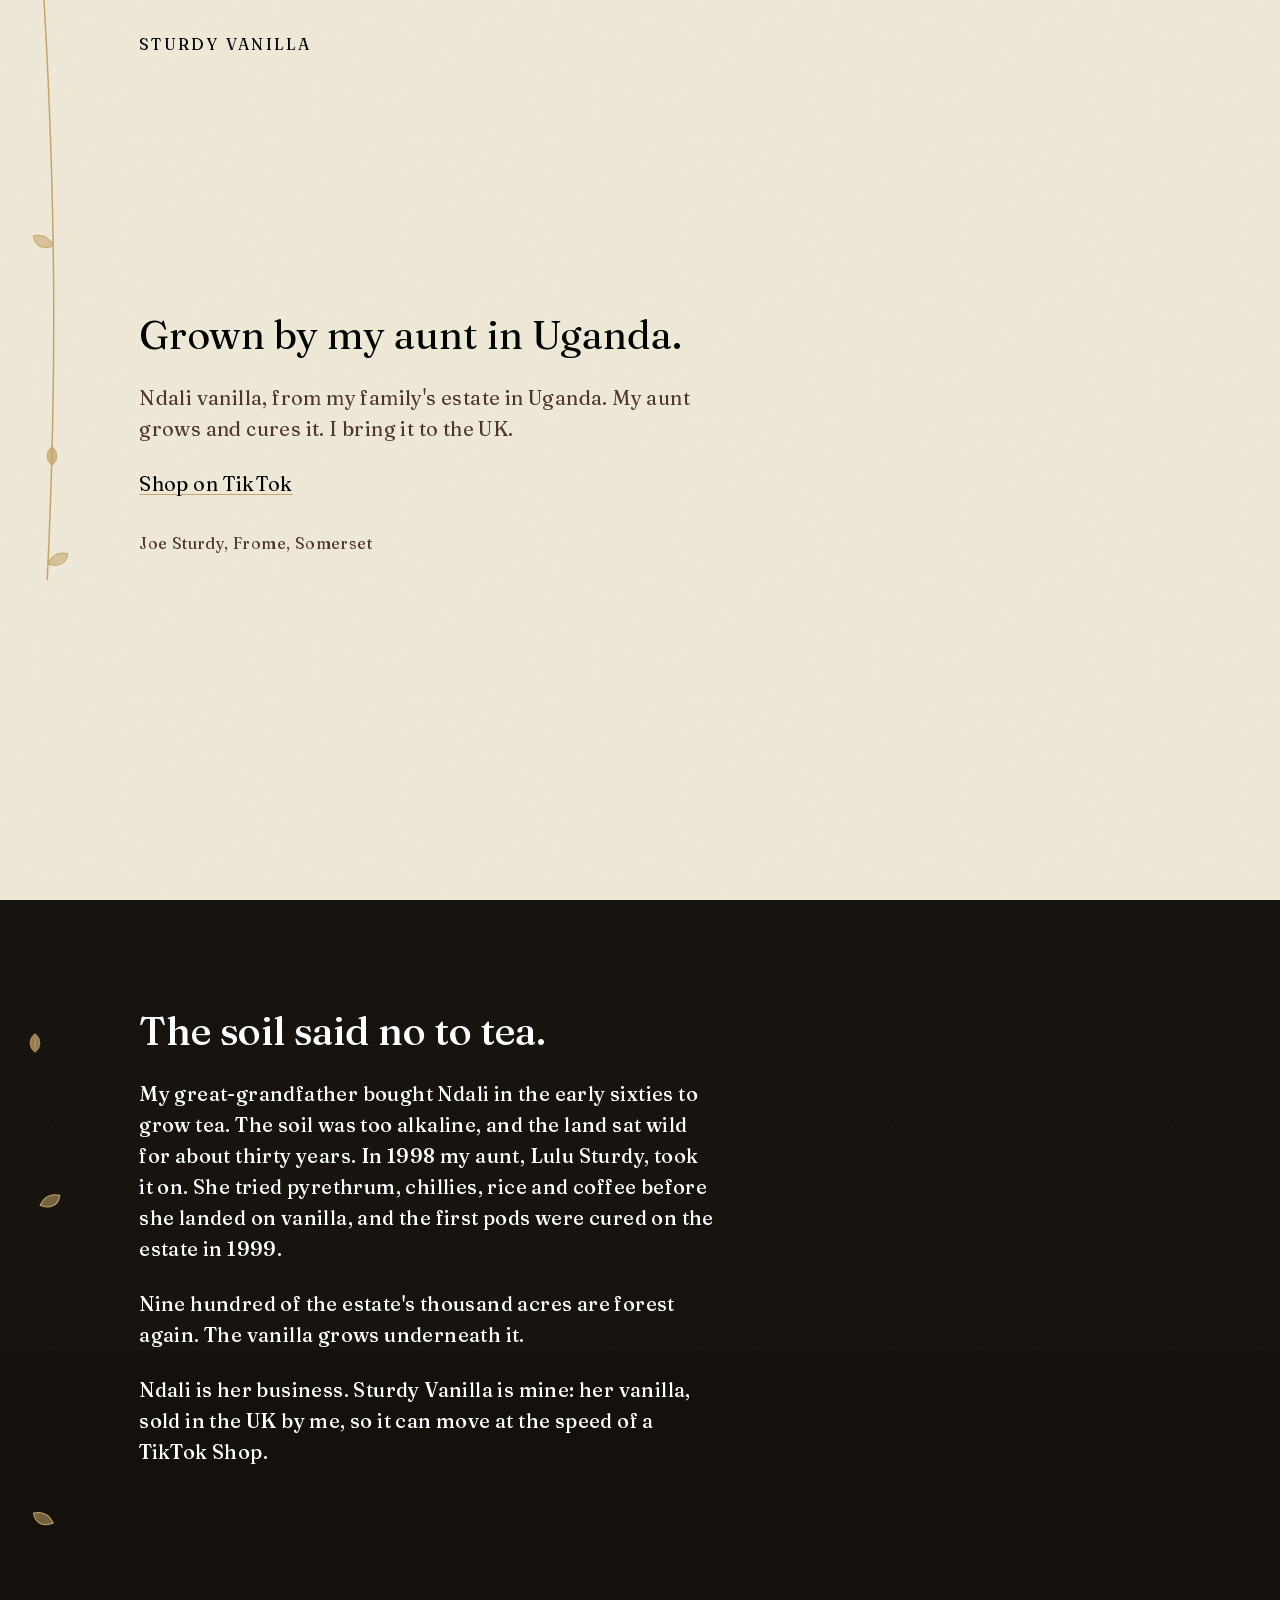
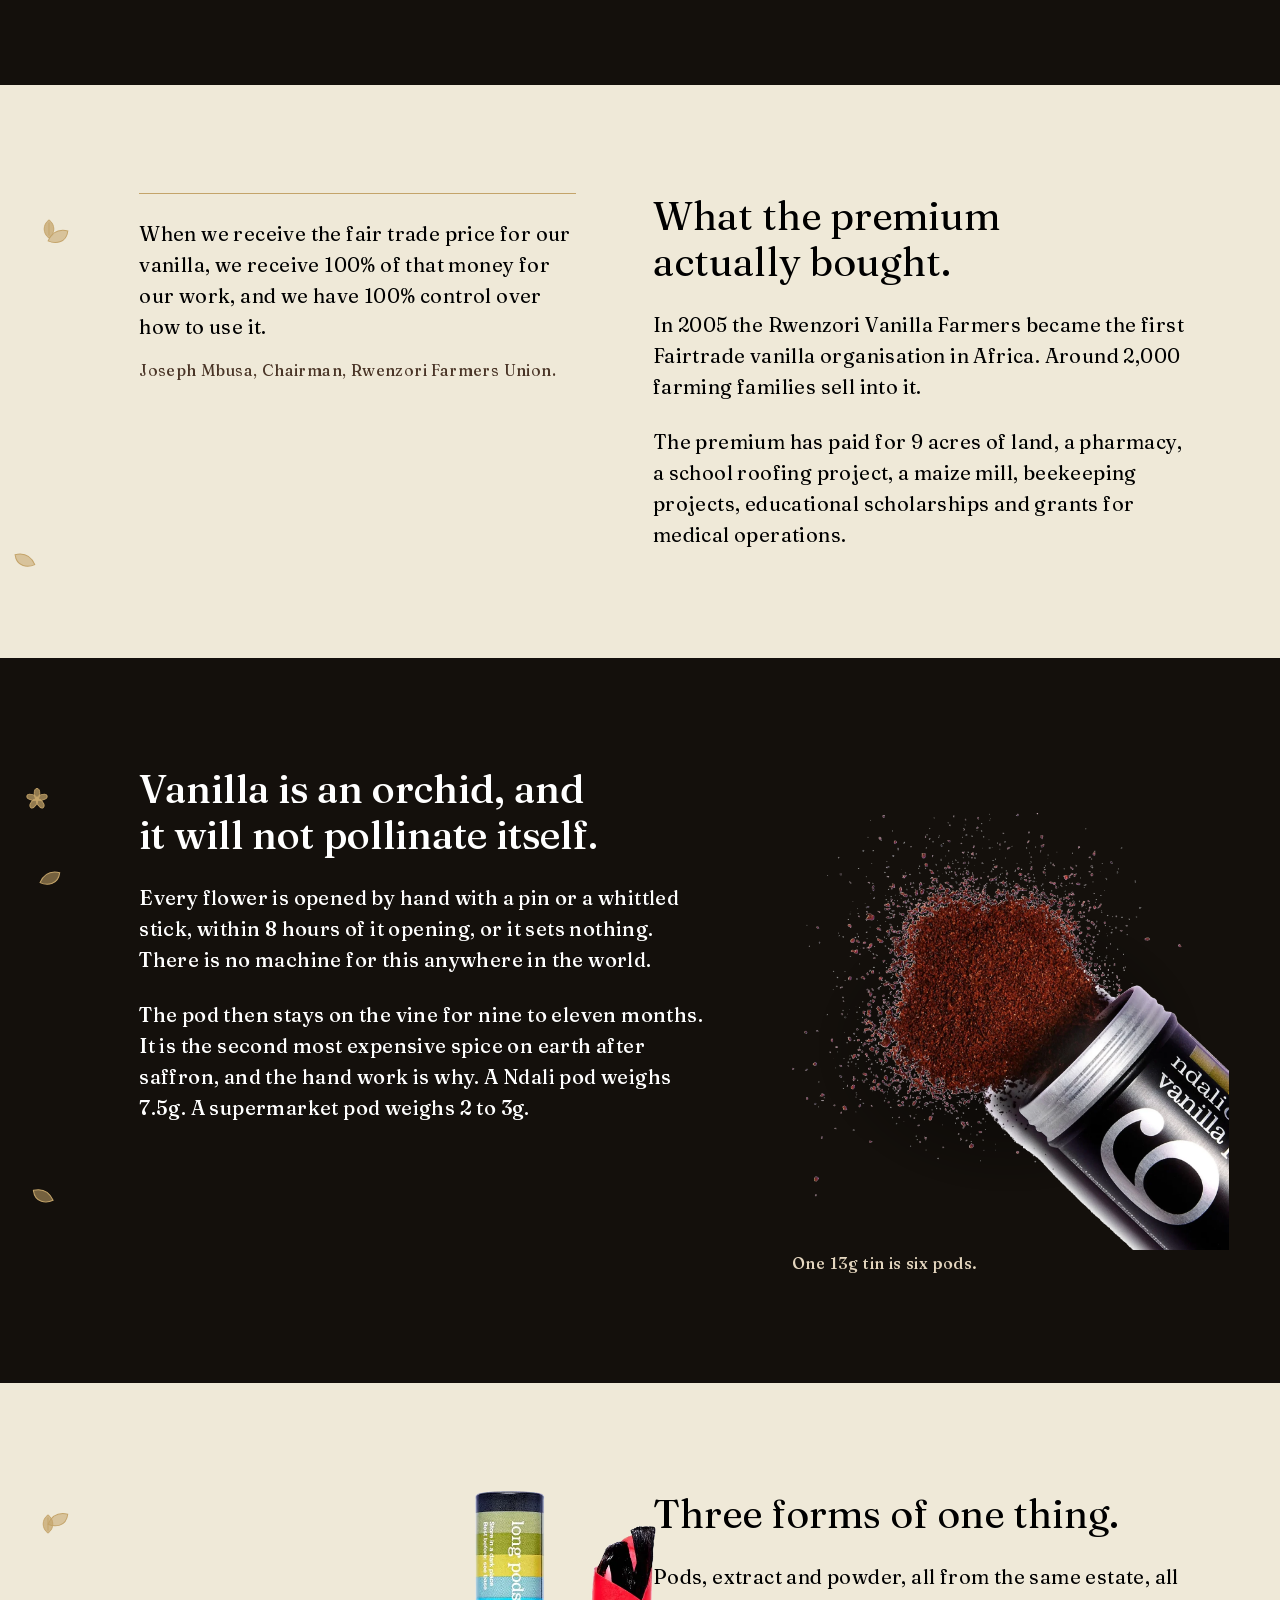
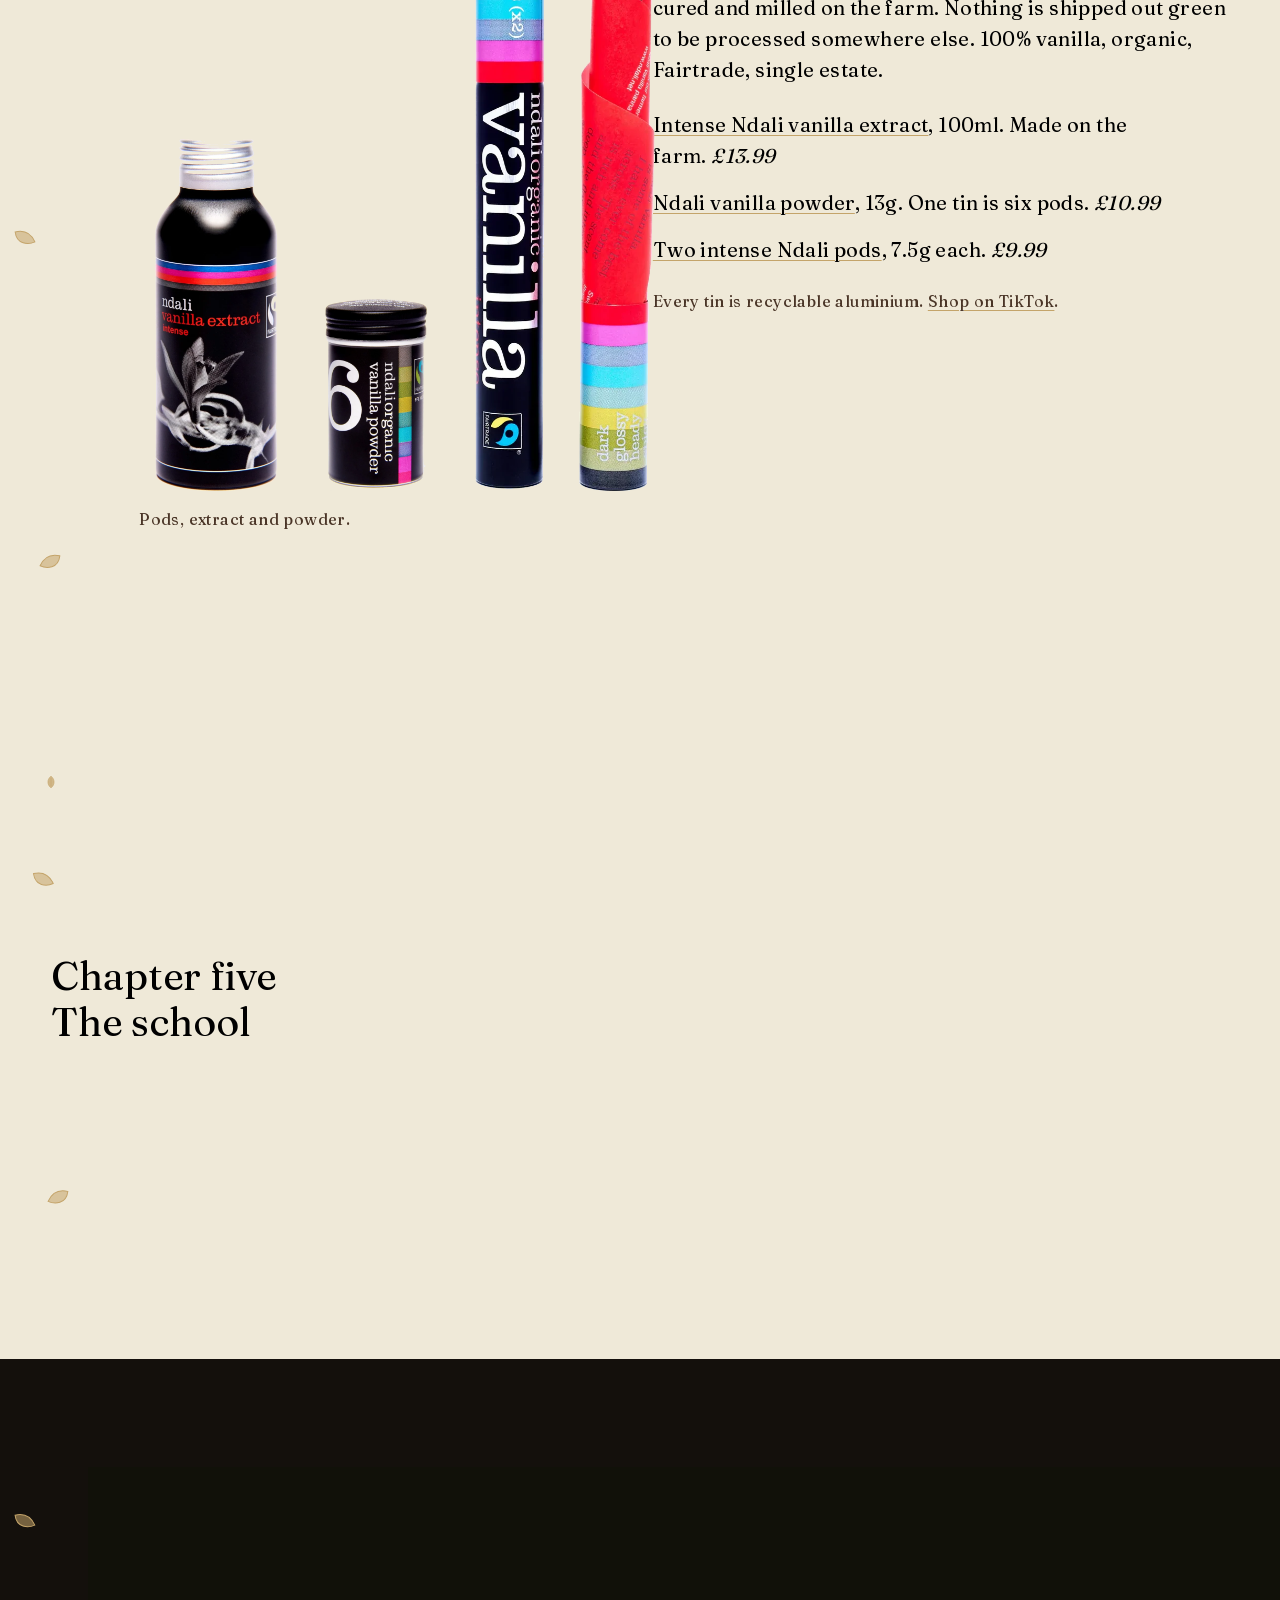
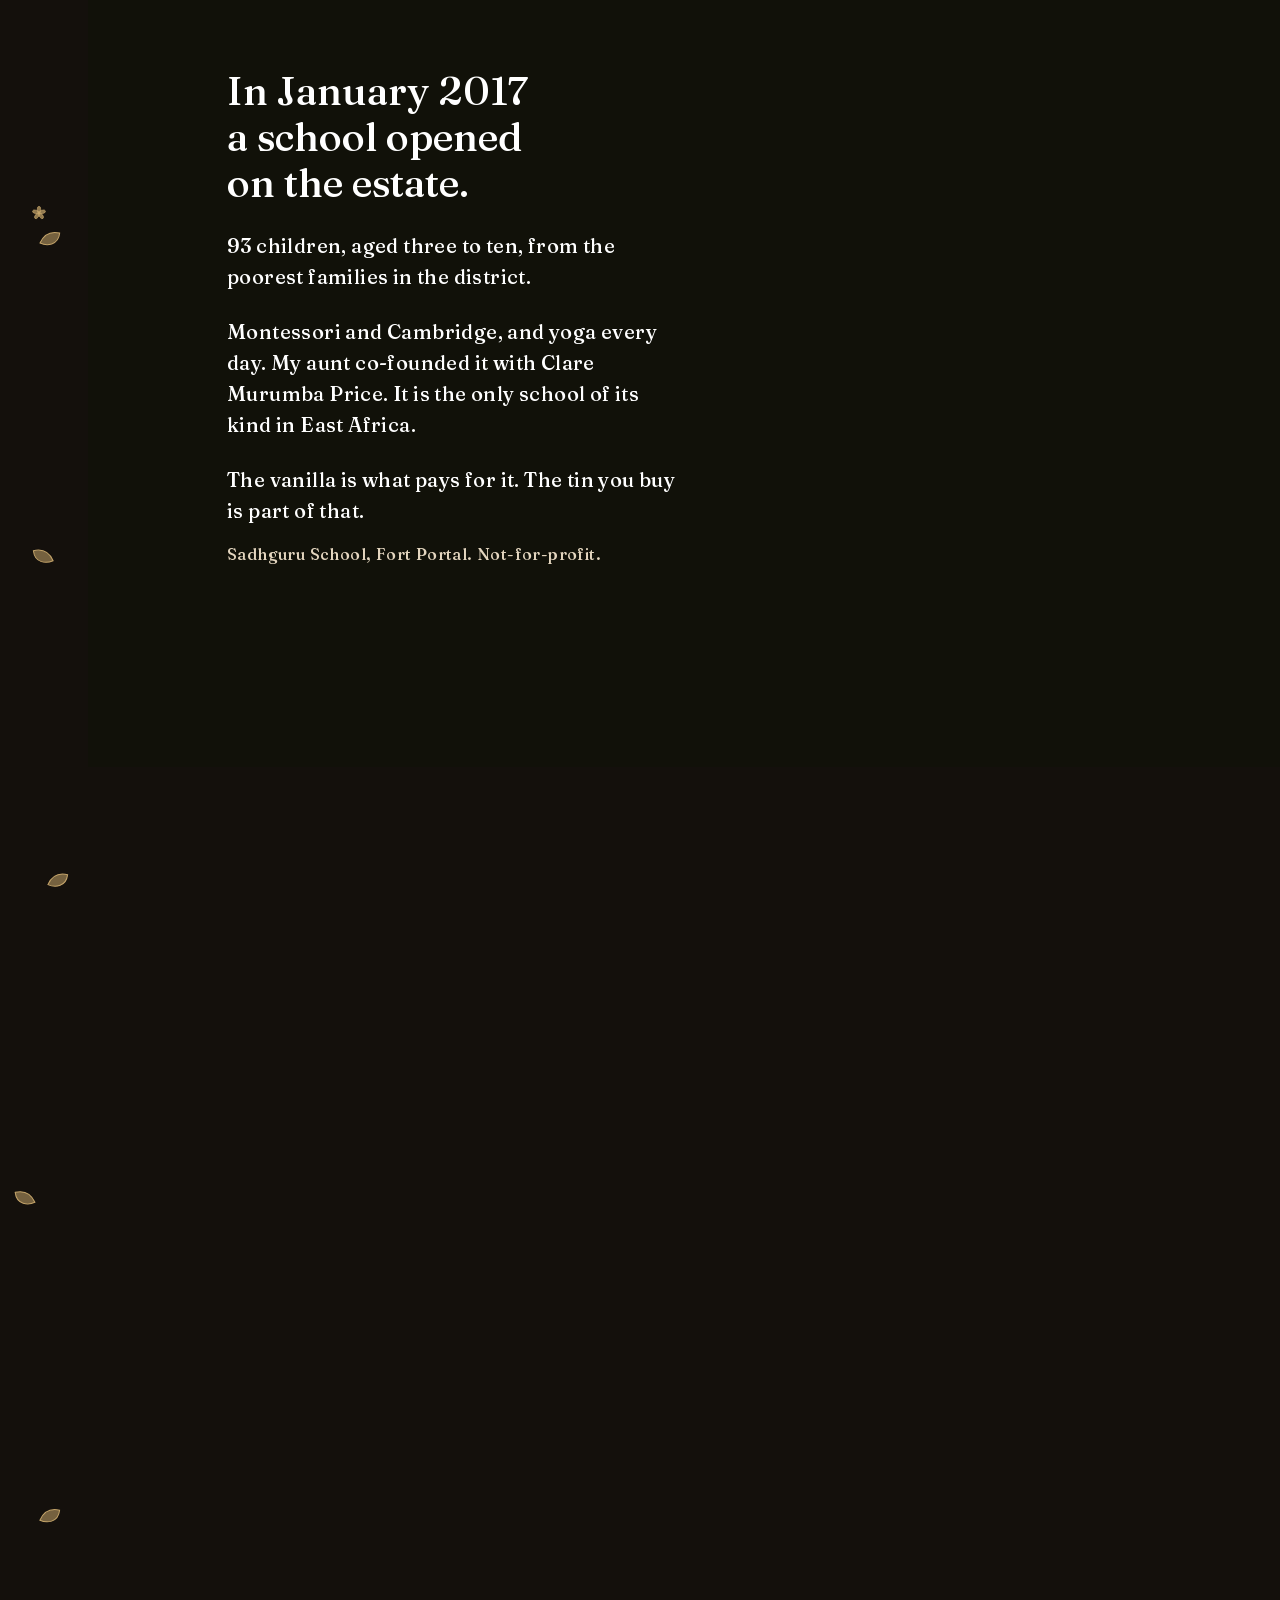
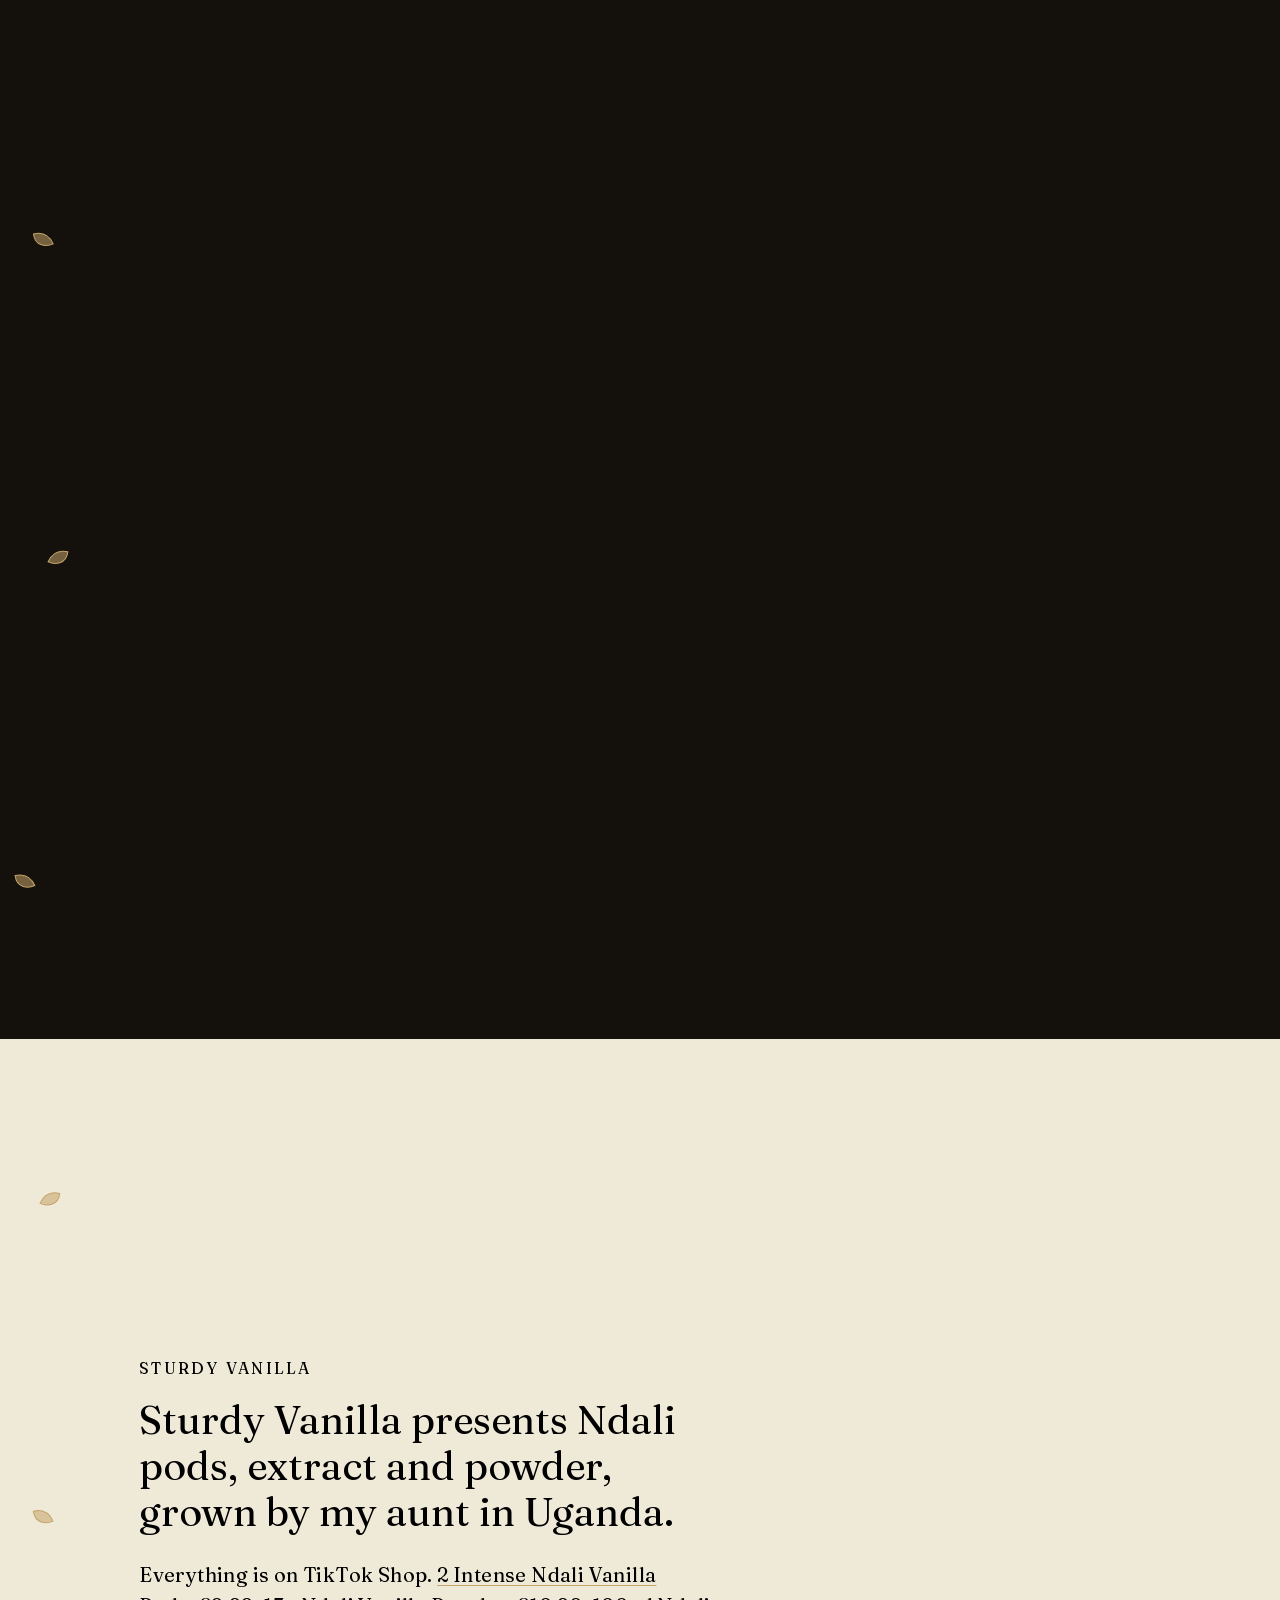
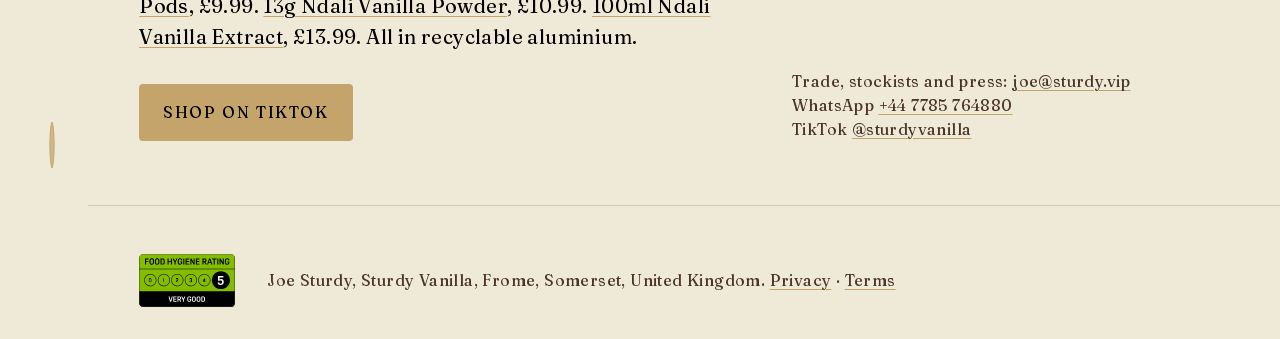
==== commit ead6d489: "Joe's first-look corrections My family's estate and the two-brands line; the spilt tin alone in chap" ====
--- a/index.html
+++ b/index.html
@@ -4,7 +4,7 @@
 <meta charset="utf-8">
 <meta name="viewport" content="width=device-width, initial-scale=1, viewport-fit=cover">
 <title>Sturdy Vanilla</title>
-<meta name="description" content="Ndali vanilla, grown by my aunt in Uganda. Pods, extract and powder from a family estate near Fort Portal, sold direct in the UK on TikTok Shop.">
+<meta name="description" content="Ndali vanilla, grown by my aunt on my family's estate in western Uganda. Pods, extract and powder, sold direct in the UK by Sturdy Vanilla on TikTok Shop.">
 <link rel="icon" href="assets/img/favicon-32.png" sizes="32x32" type="image/png">
 <link rel="apple-touch-icon" href="assets/img/favicon-180.png">
 <meta property="og:type" content="website">
@@ -31,7 +31,7 @@
     <g class="vine__leaves"></g>
   </svg>
   <ol class="vine__nodes">
-    <li><a class="vine__node vine__node--leaf" href="#top" data-target="#top" data-place="title"><span class="vine__glyph" aria-hidden="true"><svg viewBox="0 0 24 24"><path d="M12 2C5 7 5 17 12 22c7-5 7-15 0-20z"/><path class="rib" d="M12 5v14"/></svg></span><span class="vine__label">Title page</span></a></li>
+    <li><a class="vine__node vine__node--leaf" href="#top" data-target="#top" data-place="title"><span class="vine__glyph" aria-hidden="true"><svg viewBox="0 0 24 24"><path d="M12 2C5 7 5 17 12 22c7-5 7-15 0-20z"/><path class="rib" d="M12 5v14"/></svg></span><span class="vine__label vine__label--quiet">Top</span></a></li>
     <li><a class="vine__node vine__node--leaf" href="#ch-farm" data-target="#ch-farm"><span class="vine__glyph" aria-hidden="true"><svg viewBox="0 0 24 24"><path d="M12 2C5 7 5 17 12 22c7-5 7-15 0-20z"/><path class="rib" d="M12 5v14"/></svg></span><span class="vine__label">Chapter one · The farm</span></a></li>
     <li><a class="vine__node vine__node--leaf" href="#ch-fairtrade" data-target="#ch-fairtrade"><span class="vine__glyph" aria-hidden="true"><svg viewBox="0 0 24 24"><path d="M12 2C5 7 5 17 12 22c7-5 7-15 0-20z"/><path class="rib" d="M12 5v14"/></svg></span><span class="vine__label">Chapter two · Fairtrade</span></a></li>
     <li><a class="vine__node vine__node--flower" href="#ch-plant" data-target="#ch-plant"><span class="vine__glyph" aria-hidden="true"><svg viewBox="0 0 24 24"><g class="petals"><ellipse cx="12" cy="6" rx="3" ry="5.5"/><ellipse cx="12" cy="6" rx="3" ry="5.5" transform="rotate(72 12 12)"/><ellipse cx="12" cy="6" rx="3" ry="5.5" transform="rotate(144 12 12)"/><ellipse cx="12" cy="6" rx="3" ry="5.5" transform="rotate(216 12 12)"/><ellipse cx="12" cy="6" rx="3" ry="5.5" transform="rotate(288 12 12)"/></g><circle class="eye" cx="12" cy="12" r="2.4"/></svg></span><span class="vine__label">Chapter three · The plant</span></a></li>
@@ -50,7 +50,7 @@
       <p class="label title__brand">Sturdy Vanilla</p>
       <div class="title__body stack" data-sc-in data-sc-stagger="70">
         <h1 class="display">Grown by my aunt in Uganda.</h1>
-        <p class="standfirst">Ndali vanilla, from a family estate in western Uganda. Pods, extract and powder, cured on the farm and sold direct in the UK.</p>
+        <p class="standfirst">Ndali vanilla, from my family's estate in Uganda. My aunt grows and cures it. I bring it to the UK.</p>
         <p class="title__cta"><a href="https://www.tiktok.com/@sturdyvanilla">Shop on TikTok</a></p>
         <p class="caption title__byline">Joe Sturdy, Frome, Somerset</p>
       </div>
@@ -64,6 +64,7 @@
         <h2 class="display">The soil said no to tea.</h2>
         <p>My great-grandfather bought Ndali in the early sixties to grow tea. The soil was too alkaline, and the land sat wild for about thirty years. In 1998 my aunt, Lulu Sturdy, took it on. She tried pyrethrum, chillies, rice and coffee before she landed on vanilla, and the first pods were cured on the estate in 1999.</p>
         <p>Nine hundred of the estate's thousand acres are forest again. The vanilla grows underneath it.</p>
+        <p>Ndali is her business. Sturdy Vanilla is mine: her vanilla, sold in the UK by me, so it can move at the speed of a TikTok Shop.</p>
       </div>
       <figure class="media media--bundle" data-sc-reveal="up" data-sc-reveal-at="0.16 0.58">
         <img class="plate" src="assets/img/ch1-pods-bundle.jpg" width="780" height="720" alt="A bundle of cured Ndali vanilla pods, near black, tied with pale twine.">
@@ -99,10 +100,7 @@
       </div>
       <figure class="media layers">
         <div class="layers__frame">
-          <div class="layers__bed" data-sc-parallax="-0.8">
-            <img src="assets/img/ch3-bed.jpg" width="1400" height="1400" alt="Cured vanilla pods lying on a board beside their paper wrapper.">
-          </div>
-          <div class="layers__tint" aria-hidden="true"></div>
+          <div class="layers__shadow" data-sc-parallax="-0.5" aria-hidden="true"></div>
           <div class="layers__front" data-sc-parallax="0.3">
             <picture><source srcset="assets/img/ch3-spilt.webp" type="image/webp"><img src="assets/img/ch3-spilt.png" width="1400" height="1400" alt="A tin of Ndali vanilla powder on its side, the ground vanilla spilling out of it."></picture>
           </div>
@@ -120,13 +118,13 @@
         <p>Pods, extract and powder, all from the same estate, all cured and milled on the farm. Nothing is shipped out green to be processed somewhere else. 100% vanilla, organic, Fairtrade, single estate.</p>
         <ul class="tins">
           <li>
-            <p><a href="https://www.tiktok.com/view/product/1729646031859653275?region=GB&amp;locale=en-GB">Intense Ndali vanilla extract</a>, 100ml. Made on the farm. <span class="price">£13.99</span></p>
+            <p><a href="https://shop.tiktok.com/gb/pdp/1729646031859653275?region=GB&amp;locale=en-GB">Intense Ndali vanilla extract</a>, 100ml. Made on the farm. <span class="price">£13.99</span></p>
           </li>
           <li>
-            <p><a href="https://www.tiktok.com/view/product/1729692405205015195?region=GB&amp;locale=en-GB">Ndali vanilla powder</a>, 13g. One tin is six pods. <span class="price">£10.99</span></p>
+            <p><a href="https://shop.tiktok.com/gb/pdp/1729692405205015195?region=GB&amp;locale=en-GB">Ndali vanilla powder</a>, 13g. One tin is six pods. <span class="price">£10.99</span></p>
           </li>
           <li>
-            <p><a href="https://www.tiktok.com/view/product/1729692389694610075?region=GB&amp;locale=en-GB">Two intense Ndali pods</a>, 7.5g each. <span class="price">£9.99</span></p>
+            <p><a href="https://shop.tiktok.com/gb/pdp/1729692389694610075?region=GB&amp;locale=en-GB">Two intense Ndali pods</a>, 7.5g each. <span class="price">£9.99</span></p>
           </li>
         </ul>
         <p class="caption">Every tin is recyclable aluminium. <a href="https://www.tiktok.com/@sturdyvanilla">Shop on TikTok</a>.</p>
@@ -137,7 +135,7 @@
           <figure class="cutout cutout--powder" data-sc-reveal="up" data-sc-reveal-at="0.26 0.52"><picture><source srcset="assets/img/tin-powder.webp" type="image/webp"><img src="assets/img/tin-powder.png" alt=""></picture></figure>
           <figure class="cutout cutout--pods" data-sc-reveal="up" data-sc-reveal-at="0.38 0.64"><picture><source srcset="assets/img/tin-pods.webp" type="image/webp"><img src="assets/img/tin-pods.png" alt=""></picture></figure>
         </div>
-        <p class="caption">The three tins, to scale.</p>
+        <p class="caption">Pods, extract and powder.</p>
       </div>
     </div>
   </section>
@@ -170,7 +168,7 @@
       <div class="copy stack" data-sc-in data-sc-stagger="60">
         <p class="label">Sturdy Vanilla</p>
         <h2 class="display">Sturdy Vanilla presents Ndali pods, extract and powder, grown by my aunt in Uganda.</h2>
-        <p>Everything is on TikTok Shop. <a href="https://www.tiktok.com/view/product/1729692389694610075?region=GB&amp;locale=en-GB">2 Intense Ndali Vanilla Pods</a>, £9.99. <a href="https://www.tiktok.com/view/product/1729692405205015195?region=GB&amp;locale=en-GB">13g Ndali Vanilla Powder</a>, £10.99. <a href="https://www.tiktok.com/view/product/1729646031859653275?region=GB&amp;locale=en-GB">100ml Ndali Vanilla Extract</a>, £13.99. All in recyclable aluminium.</p>
+        <p>Everything is on TikTok Shop. <a href="https://shop.tiktok.com/gb/pdp/1729692389694610075?region=GB&amp;locale=en-GB">2 Intense Ndali Vanilla Pods</a>, £9.99. <a href="https://shop.tiktok.com/gb/pdp/1729692405205015195?region=GB&amp;locale=en-GB">13g Ndali Vanilla Powder</a>, £10.99. <a href="https://shop.tiktok.com/gb/pdp/1729646031859653275?region=GB&amp;locale=en-GB">100ml Ndali Vanilla Extract</a>, £13.99. All in recyclable aluminium.</p>
         <p class="colophon__cta"><a id="shop-button" class="button" href="https://www.tiktok.com/@sturdyvanilla">Shop on TikTok</a></p>
       </div>
       <aside class="media colophon__aside stack" data-sc-in data-sc-stagger="60">
--- a/site.css
+++ b/site.css
@@ -150,24 +150,22 @@
 
 /* chapter three: two planes in one frame, copy never over them */
 .layers { max-width: 620px; }
-.layers__frame { position: relative; overflow: hidden; aspect-ratio: 4 / 5; box-shadow: 0 0 0 1px var(--gold); }
-.layers__bed { position: absolute; inset: -80px 0; will-change: transform; }
-.layers__bed img { width: 100%; height: 100%; object-fit: cover; max-width: none; filter: saturate(.7) brightness(.85); }
-.layers__tint { position: absolute; inset: 0; background: var(--pod); mix-blend-mode: multiply; opacity: .55; pointer-events: none; }
-.layers__front { position: absolute; left: 16%; right: 16%; top: 20%; will-change: transform; }
-.layers__front img { width: 100%; height: auto; filter: drop-shadow(0 12px 20px rgba(20,16,12,.35)); }
+.layers__frame { position: relative; aspect-ratio: 1 / 1; }
+.layers__shadow { position: absolute; left: 6%; right: 6%; top: 30%; bottom: 4%; border-radius: 50%; background: radial-gradient(closest-side, rgba(0,0,0,.55), rgba(0,0,0,0)); will-change: transform; }
+.layers__front { position: absolute; inset: 0; will-change: transform; }
+.layers__front img { width: 100%; height: auto; }
 [data-sc-parallax] { transition: none; }
 
 /* chapter four: the clip, then the three tins at their real relative scale on one shelf
    (the tube is 19cm, the bottle 11cm, the tin 6cm) */
 .tins li + li { margin-top: var(--s2); }
 .tins-media { display: grid; grid-template-columns: 1fr; row-gap: var(--s2); }
-.cutouts { display: flex; align-items: flex-end; gap: var(--s6); height: 440px; padding-left: var(--s2); }
+.cutouts { display: flex; align-items: flex-end; gap: var(--s6); height: 600px; padding-left: var(--s2); }
 .cutout { height: 100%; display: flex; align-items: flex-end; }
 .cutout picture, .cutout img { height: 100%; width: auto; max-width: none; }
-.cutout--pods    { height: 440px; }
-.cutout--extract { height: 256px; }
-.cutout--powder  { height: 140px; }
+.cutout--pods    { height: 600px; }
+.cutout--extract { height: 352px; }
+.cutout--powder  { height: 192px; }
 
 /* intertitle: the silence. Vertically centred, still ranged left. */
 .intertitle { min-height: 80svh; display: grid; align-content: center; padding-inline: var(--gutter); }
@@ -245,6 +243,8 @@
   margin-left: -8px;
 }
 .vine__node:hover .vine__label, .vine__node:focus-visible .vine__label, .vine__node[aria-current] .vine__label { opacity: 1; }
+.vine__node[aria-current] .vine__label--quiet { opacity: 0; }
+.vine__node:hover .vine__label--quiet, .vine__node:focus-visible .vine__label--quiet { opacity: 1; }
 .vine__node:focus-visible { outline: 2px solid var(--vine-ink, #000); outline-offset: 0; border-radius: var(--radius); }
 
 /* --------------------------------------------------------------- dialog -- */
@@ -302,10 +302,10 @@
   .peak__stage .peak__poster, .peak__stage video[data-sc-scrub] { object-position: center bottom; }
   .peak__copy { left: 8px; right: 24px; top: 24px; transform: none; width: auto; display: grid; }
   .peak__copy > * { grid-area: 1 / 1; margin-top: 0; align-self: start; }
-  .cutouts { gap: var(--s4); height: 320px; padding-left: 0; }
-  .cutout--pods { height: 320px; }
-  .cutout--extract { height: 184px; }
-  .cutout--powder { height: 100px; }
+  .cutouts { gap: var(--s3); height: 400px; padding-left: 0; }
+  .cutout--pods { height: 400px; }
+  .cutout--extract { height: 232px; }
+  .cutout--powder { height: 128px; }
 }
 
 /* --------------------------------------------------------- reduced motion -- */
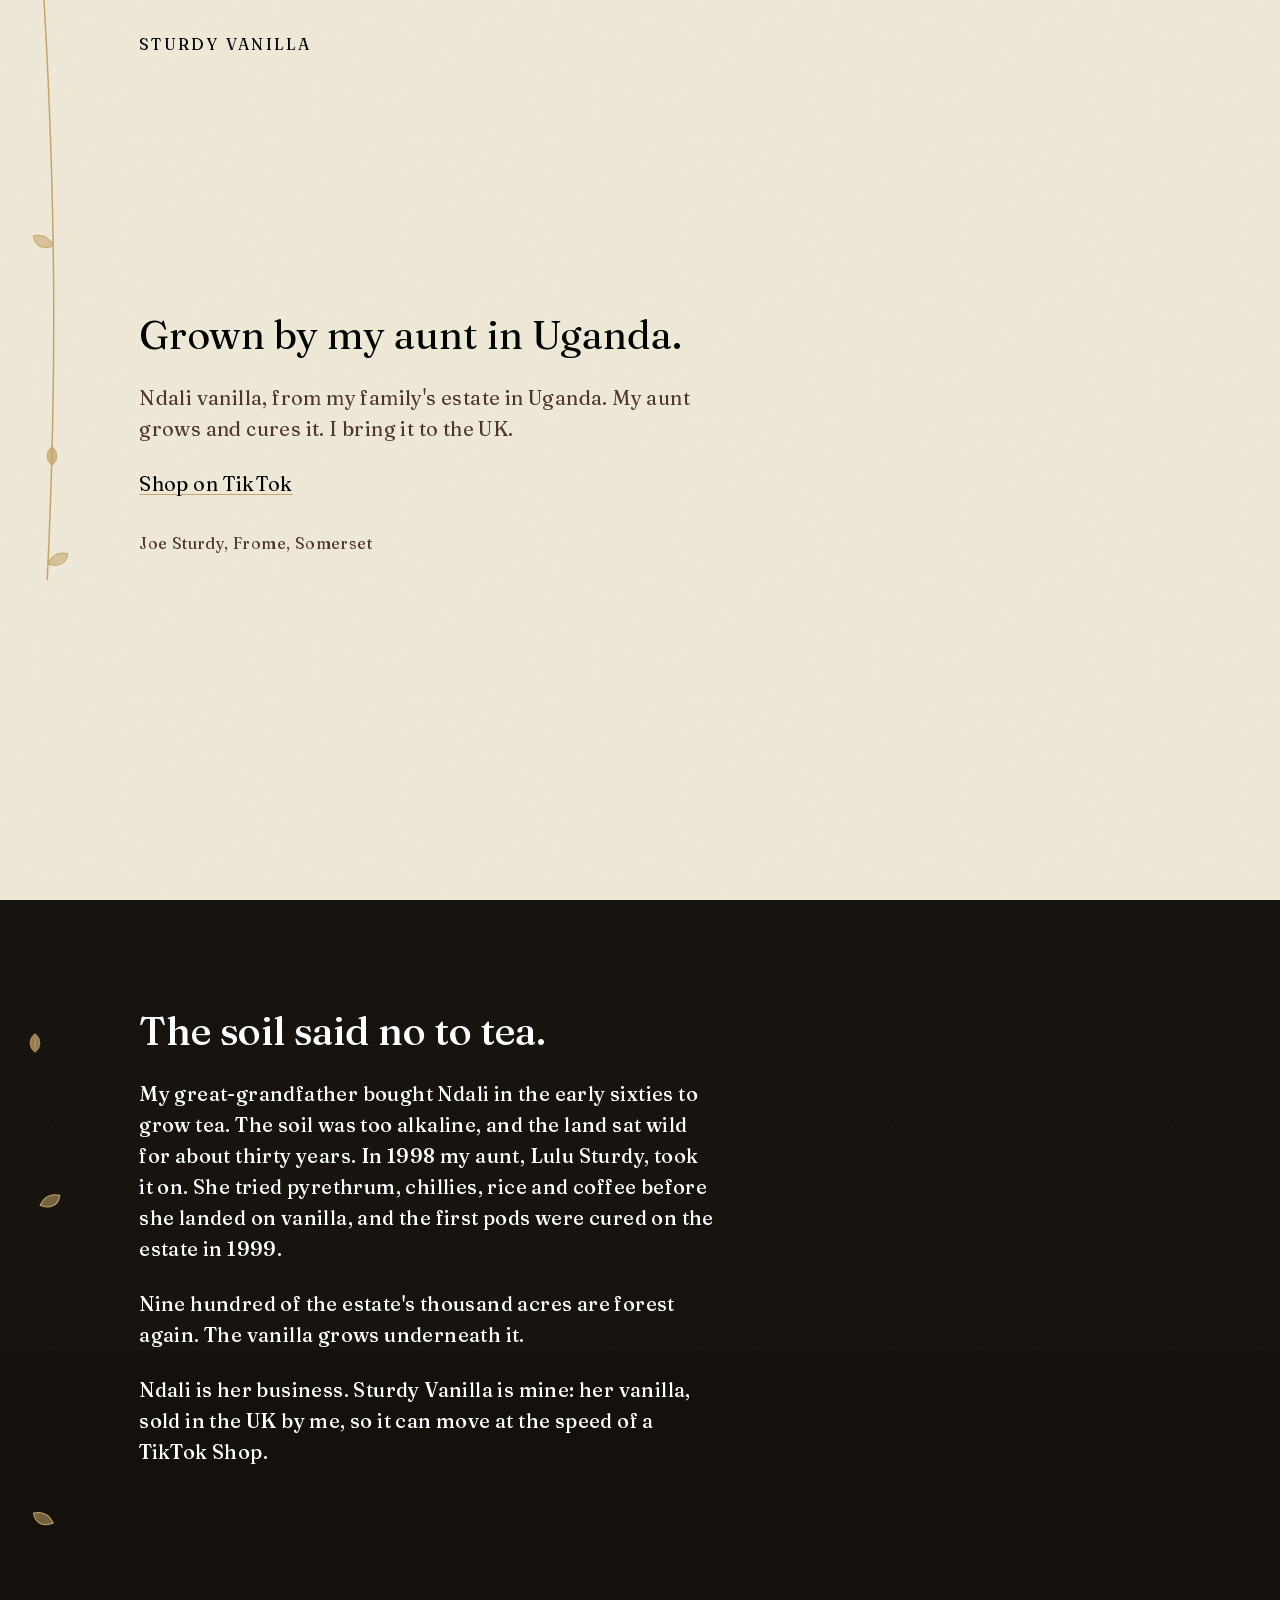
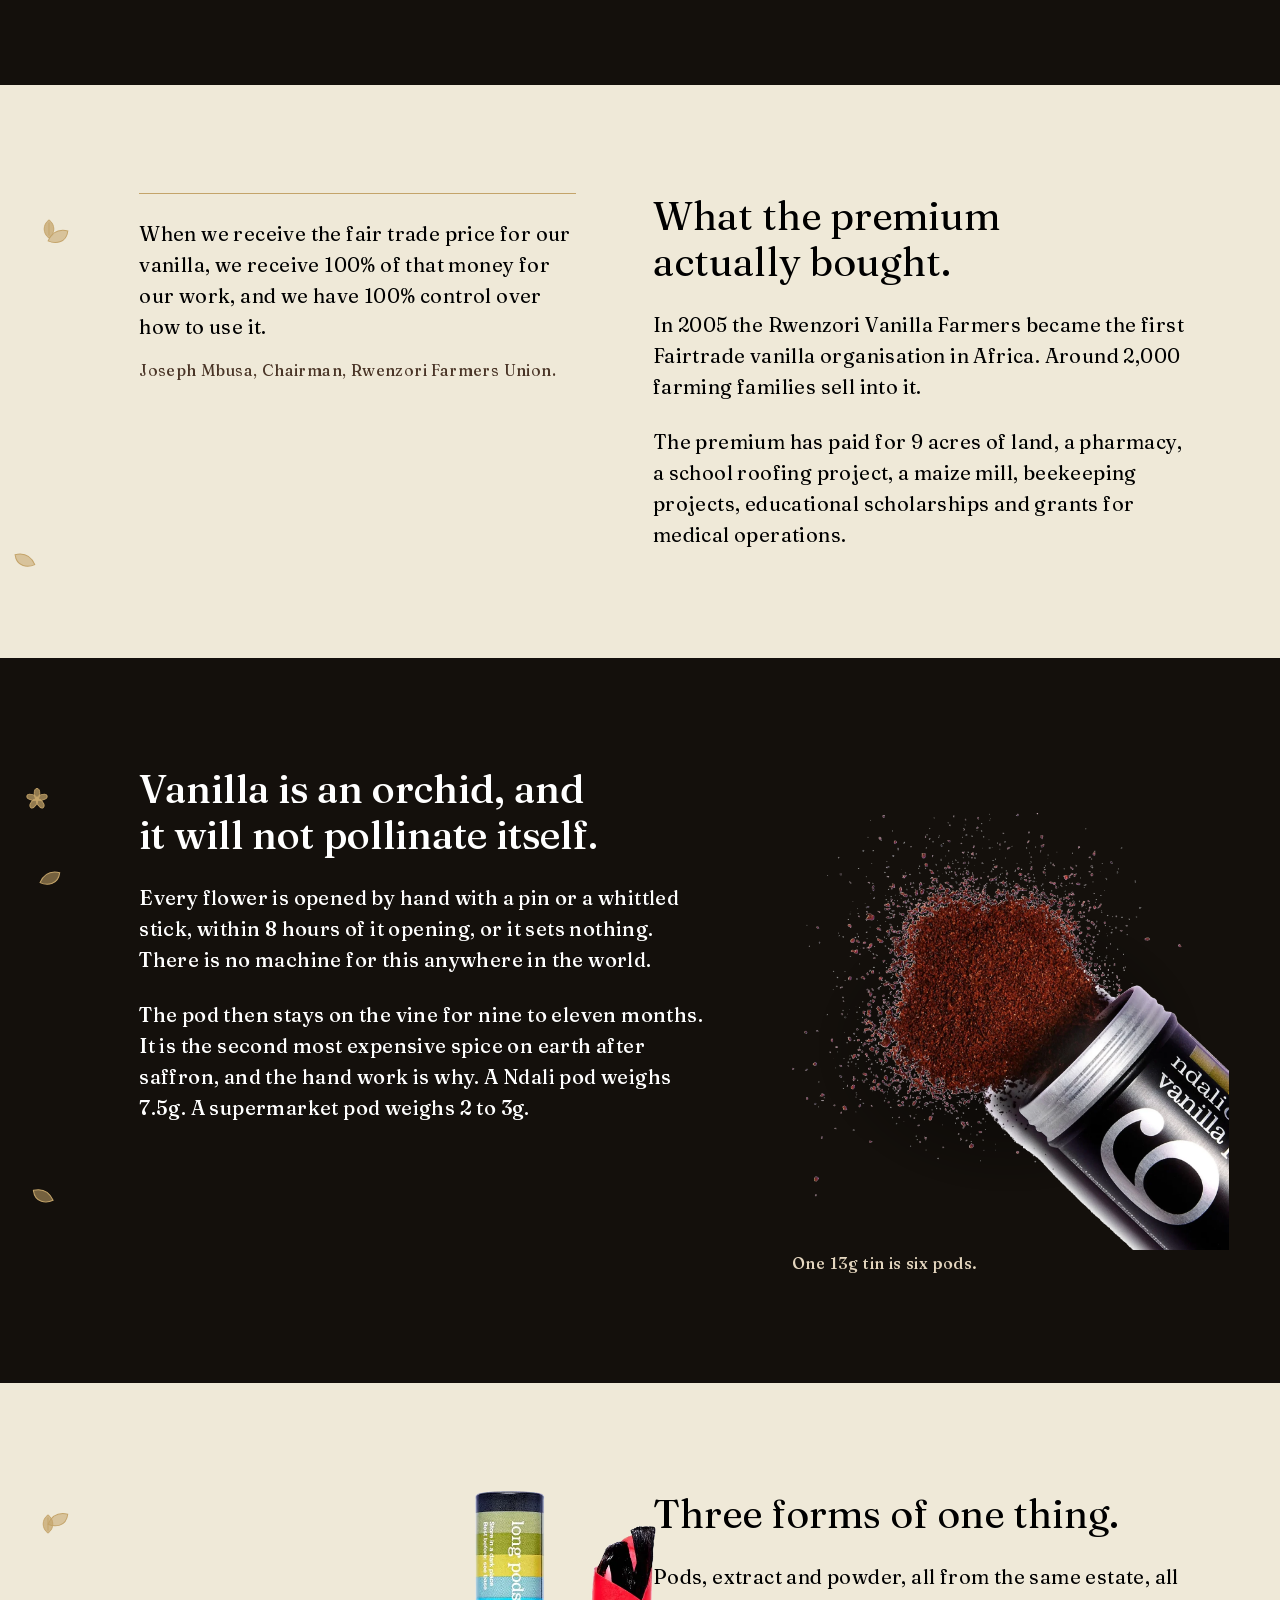
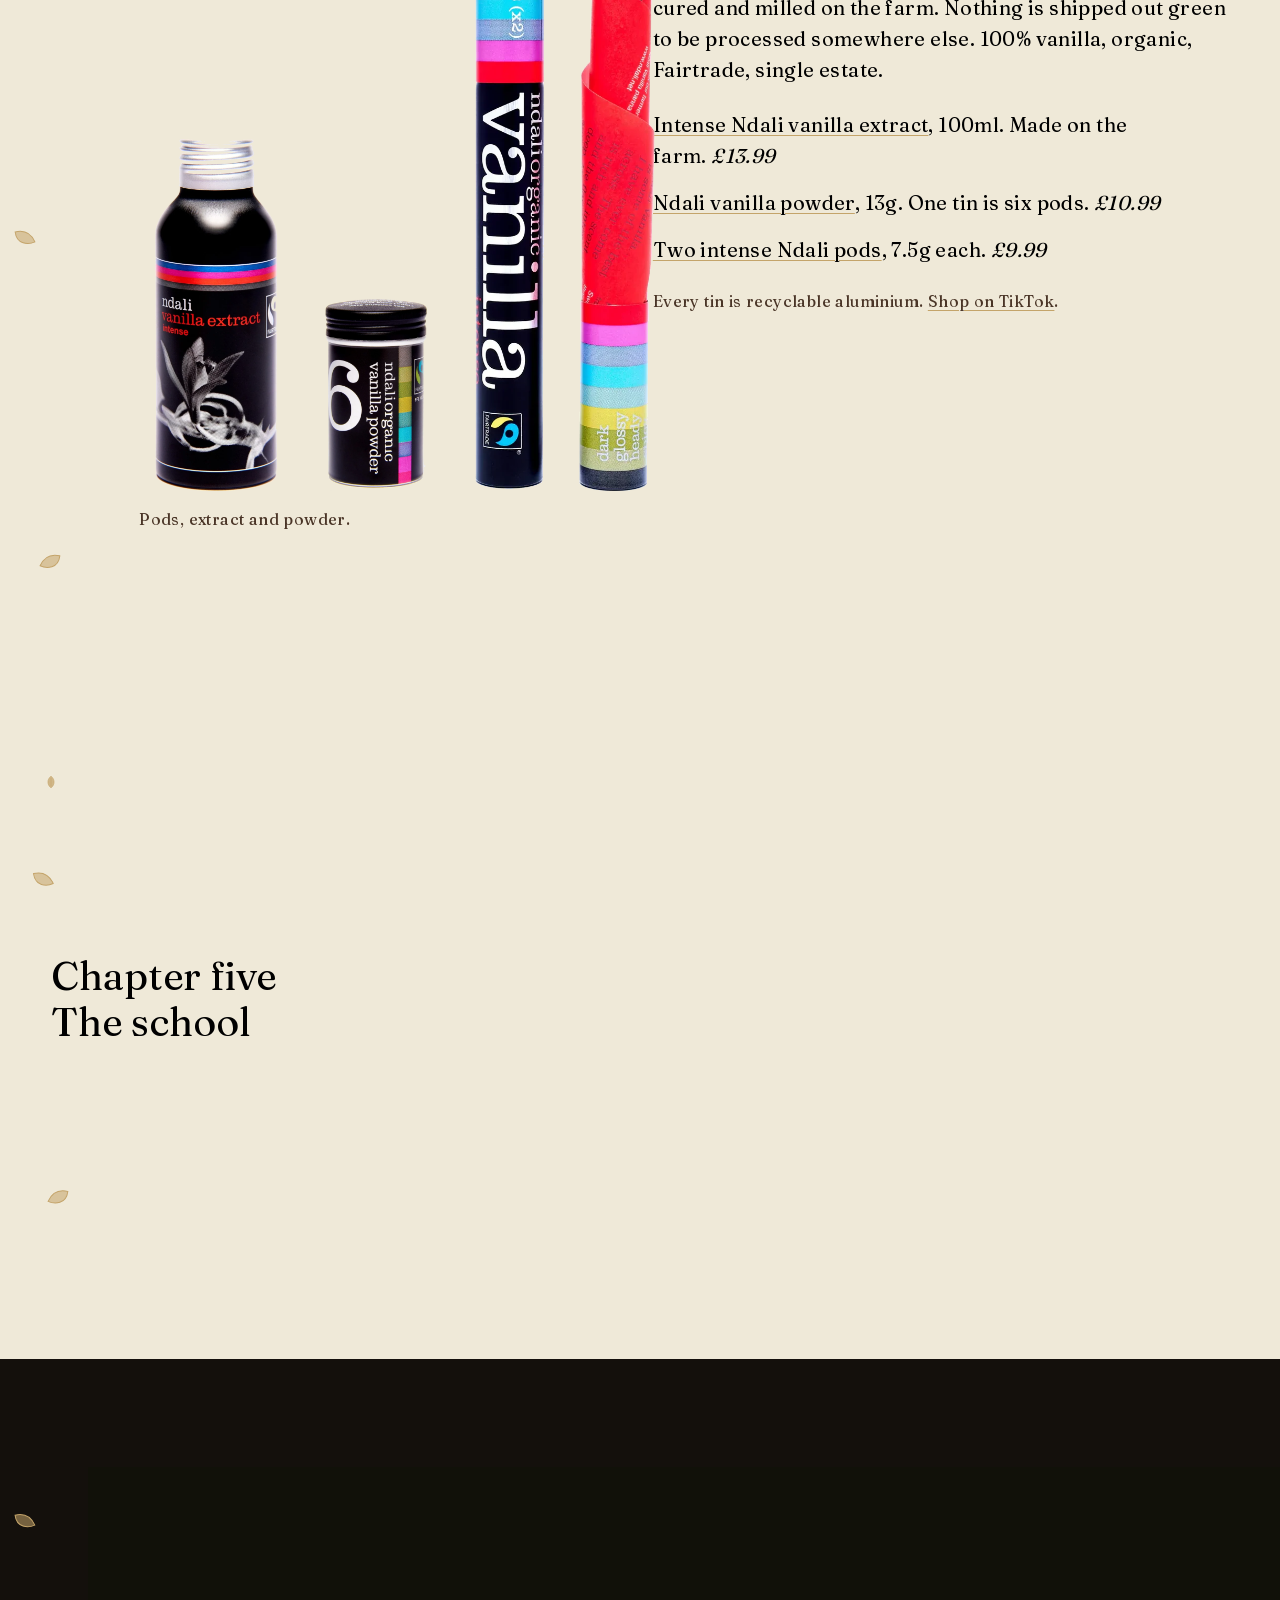
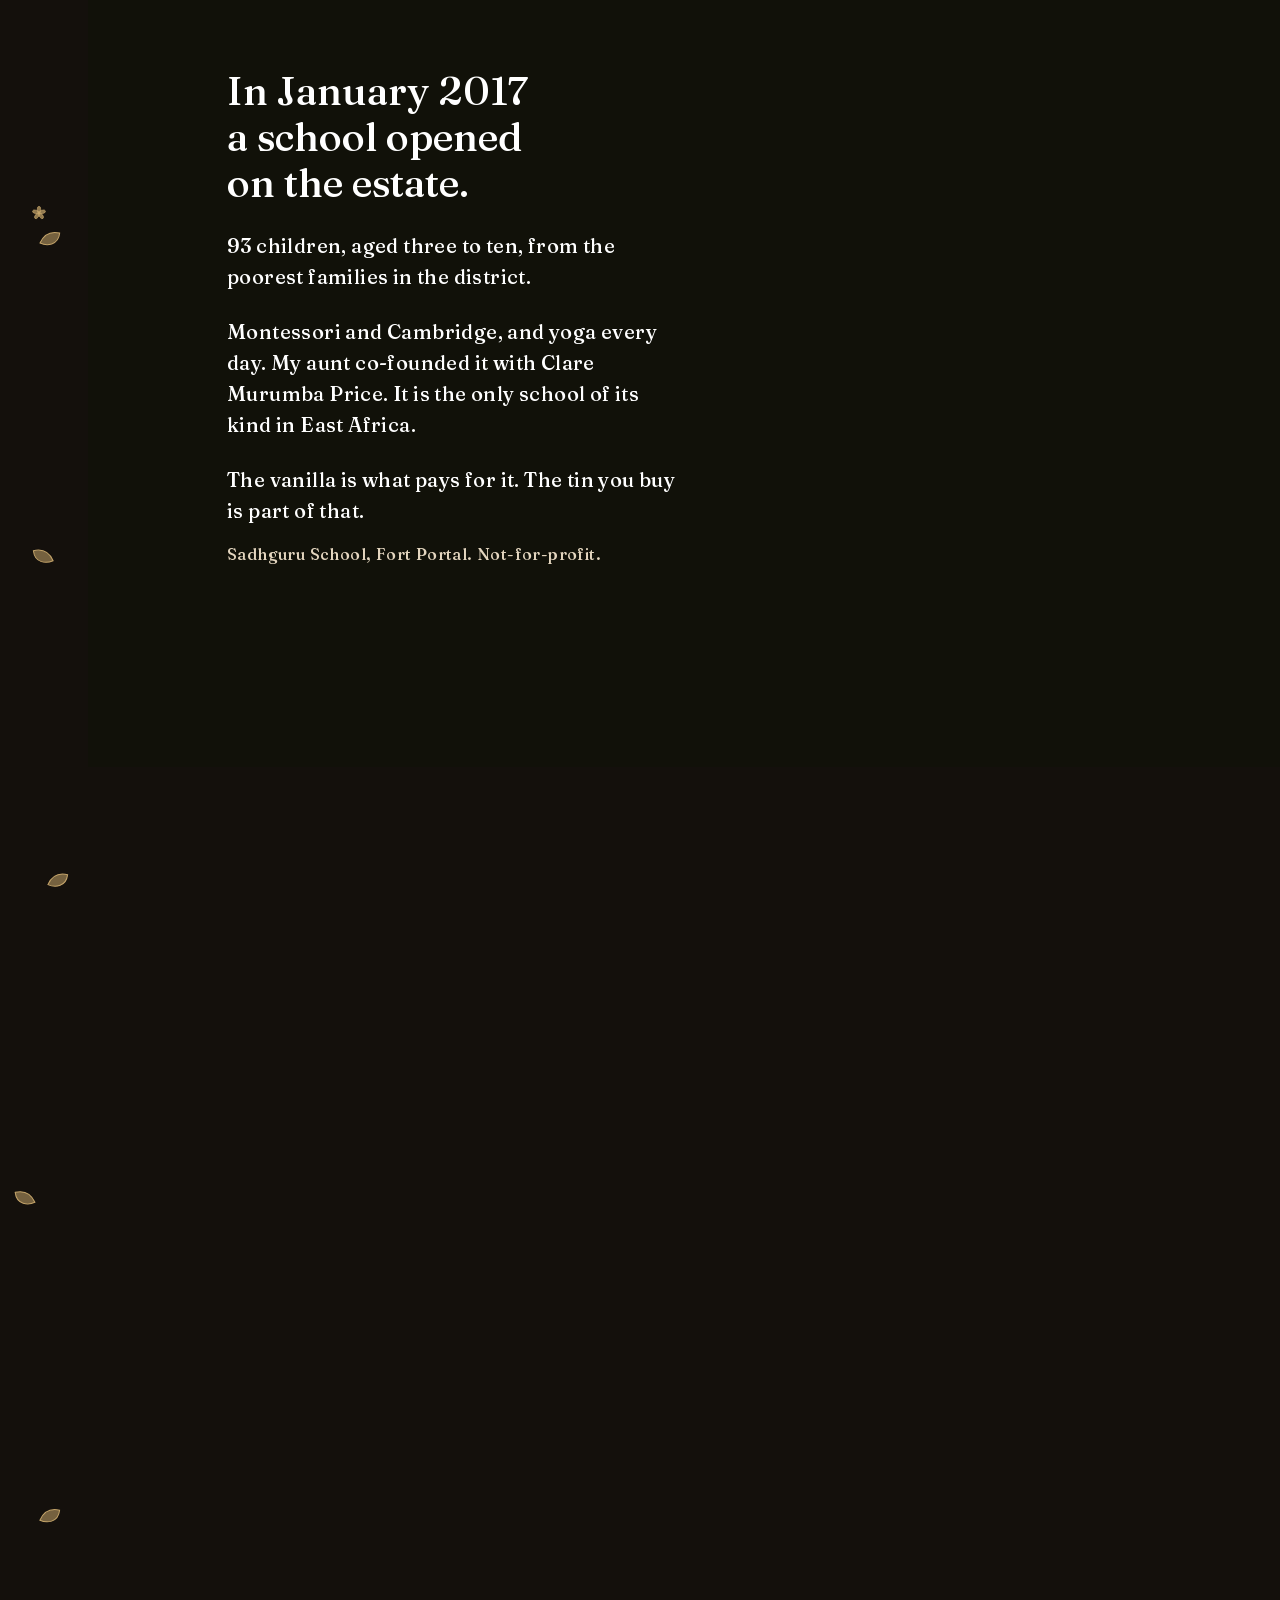
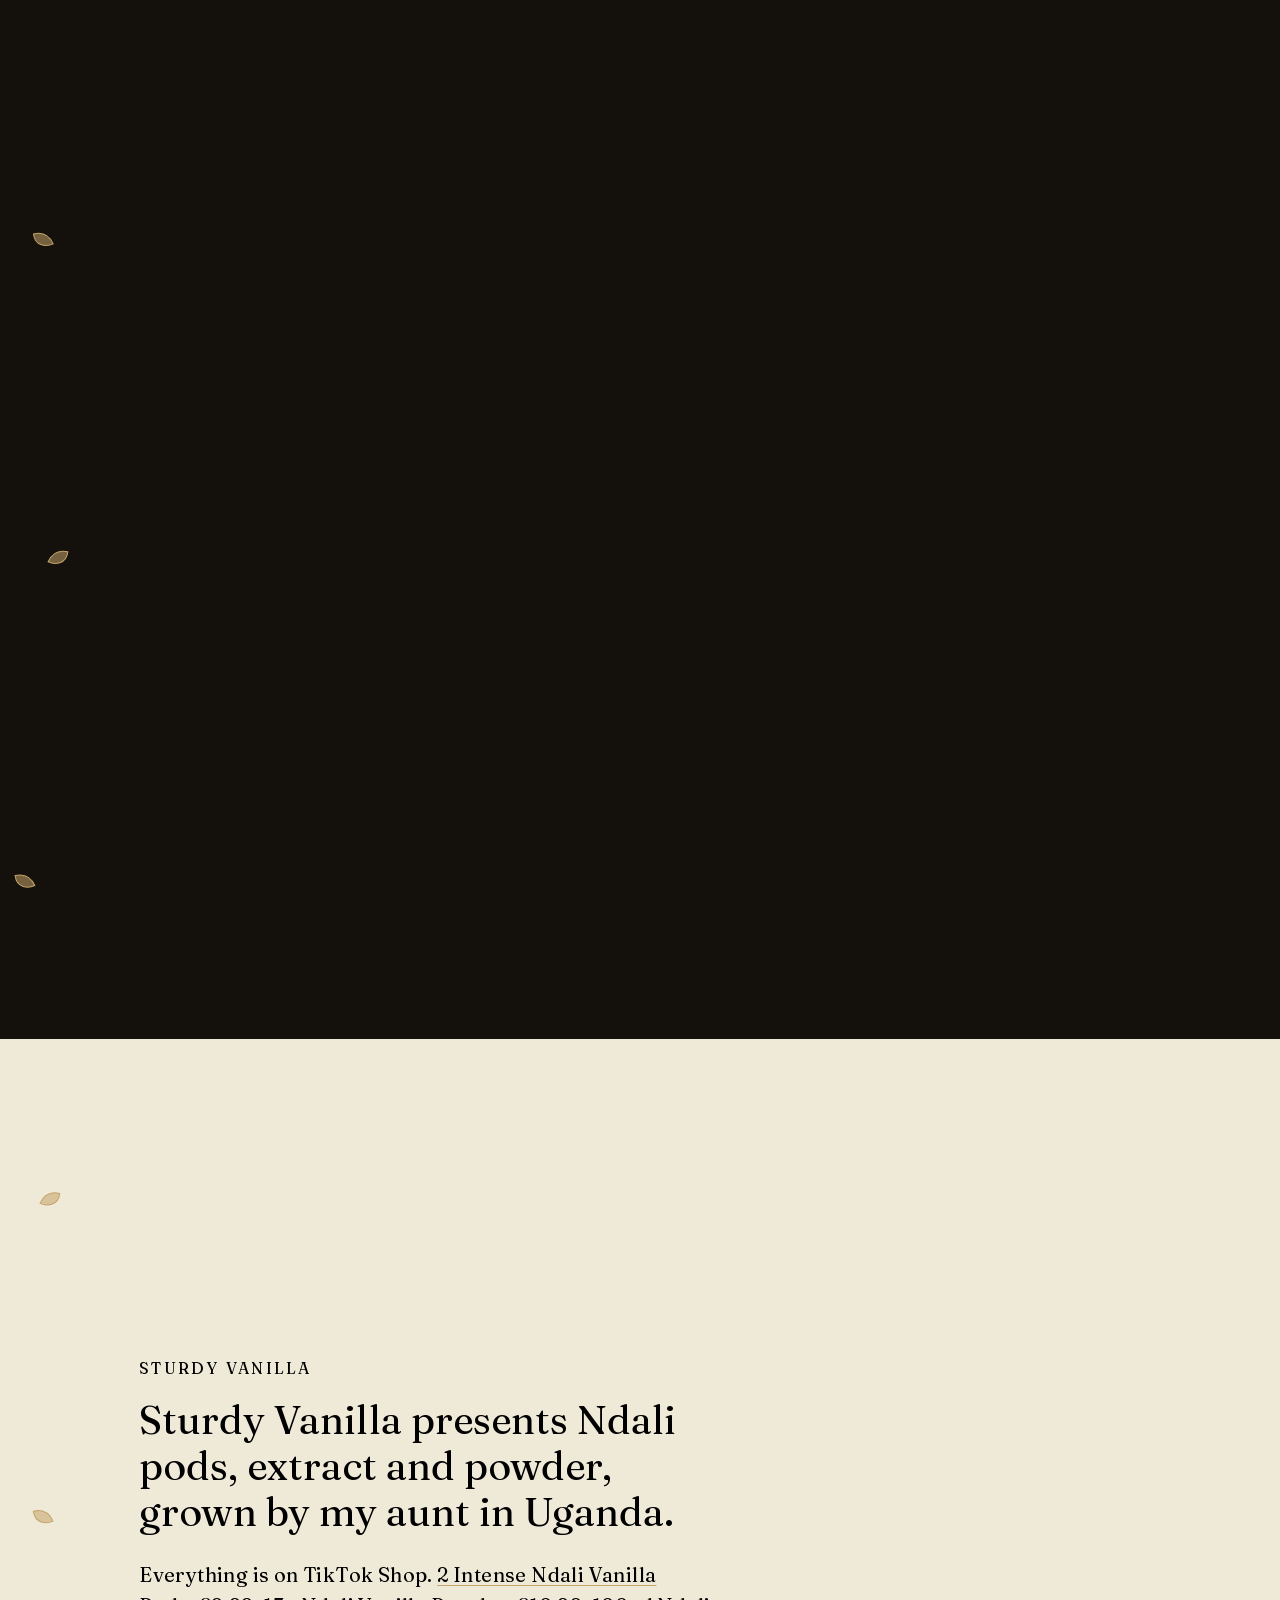
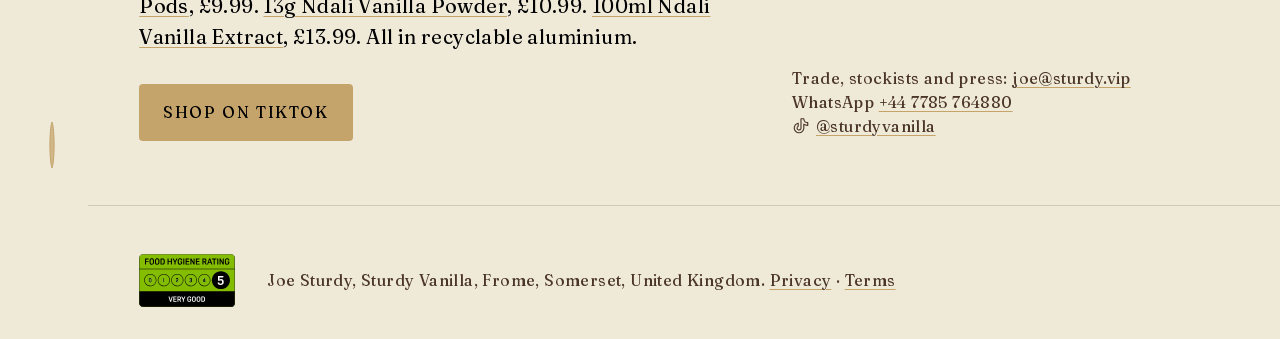
==== commit e6de4f8f: "Shop button to the TikTok Shop short link; TikTok mark and handle for the profile Product names keep" ====
--- a/index.html
+++ b/index.html
@@ -51,7 +51,7 @@
       <div class="title__body stack" data-sc-in data-sc-stagger="70">
         <h1 class="display">Grown by my aunt in Uganda.</h1>
         <p class="standfirst">Ndali vanilla, from my family's estate in Uganda. My aunt grows and cures it. I bring it to the UK.</p>
-        <p class="title__cta"><a href="https://www.tiktok.com/@sturdyvanilla">Shop on TikTok</a></p>
+        <p class="title__cta"><a href="https://vt.tiktok.com/ZN8YajFTK/?page=TikTokShop">Shop on TikTok</a></p>
         <p class="caption title__byline">Joe Sturdy, Frome, Somerset</p>
       </div>
     </div>
@@ -127,7 +127,7 @@
             <p><a href="https://shop.tiktok.com/gb/pdp/1729692389694610075?region=GB&amp;locale=en-GB">Two intense Ndali pods</a>, 7.5g each. <span class="price">£9.99</span></p>
           </li>
         </ul>
-        <p class="caption">Every tin is recyclable aluminium. <a href="https://www.tiktok.com/@sturdyvanilla">Shop on TikTok</a>.</p>
+        <p class="caption">Every tin is recyclable aluminium. <a href="https://vt.tiktok.com/ZN8YajFTK/?page=TikTokShop">Shop on TikTok</a>.</p>
       </div>
       <div class="media tins-media">
         <div class="cutouts" role="img" aria-label="The three tins side by side: the pods tube, the extract bottle and the powder tin.">
@@ -169,10 +169,10 @@
         <p class="label">Sturdy Vanilla</p>
         <h2 class="display">Sturdy Vanilla presents Ndali pods, extract and powder, grown by my aunt in Uganda.</h2>
         <p>Everything is on TikTok Shop. <a href="https://shop.tiktok.com/gb/pdp/1729692389694610075?region=GB&amp;locale=en-GB">2 Intense Ndali Vanilla Pods</a>, £9.99. <a href="https://shop.tiktok.com/gb/pdp/1729692405205015195?region=GB&amp;locale=en-GB">13g Ndali Vanilla Powder</a>, £10.99. <a href="https://shop.tiktok.com/gb/pdp/1729646031859653275?region=GB&amp;locale=en-GB">100ml Ndali Vanilla Extract</a>, £13.99. All in recyclable aluminium.</p>
-        <p class="colophon__cta"><a id="shop-button" class="button" href="https://www.tiktok.com/@sturdyvanilla">Shop on TikTok</a></p>
+        <p class="colophon__cta"><a id="shop-button" class="button" href="https://vt.tiktok.com/ZN8YajFTK/?page=TikTokShop">Shop on TikTok</a></p>
       </div>
       <aside class="media colophon__aside stack" data-sc-in data-sc-stagger="60">
-        <p class="caption">Trade, stockists and press: <a href="mailto:joe@sturdy.vip">joe@sturdy.vip</a><br>WhatsApp <a href="https://wa.me/447785764880">+44 7785 764880</a><br>TikTok <a href="https://www.tiktok.com/@sturdyvanilla">@sturdyvanilla</a></p>
+        <p class="caption">Trade, stockists and press: <a href="mailto:joe@sturdy.vip">joe@sturdy.vip</a><br>WhatsApp <a href="https://wa.me/447785764880">+44 7785 764880</a><br><a class="social" href="https://www.tiktok.com/@sturdyvanilla"><svg class="icon" viewBox="0 0 256 256" aria-hidden="true" focusable="false"><path fill="currentColor" d="M224,72a48.05,48.05,0,0,1-48-48,8,8,0,0,0-8-8H128a8,8,0,0,0-8,8V156a20,20,0,1,1-28.57-18.08A8,8,0,0,0,96,130.69V88a8,8,0,0,0-9.4-7.88C50.91,86.48,24,119.1,24,156a76,76,0,0,0,152,0V116.29A103.25,103.25,0,0,0,224,128a8,8,0,0,0,8-8V80A8,8,0,0,0,224,72Zm-8,39.64a87.19,87.19,0,0,1-43.33-16.15A8,8,0,0,0,160,102v54a60,60,0,0,1-120,0c0-25.9,16.64-49.12,40-56.1v27.53A36,36,0,1,0,136,156V32h24.5A64.14,64.14,0,0,0,216,87.5Z"/></svg>@sturdyvanilla</a></p>
       </aside>
     </div>
     <footer class="foot">
--- a/site.css
+++ b/site.css
@@ -191,6 +191,8 @@
 .colophon { min-height: 100svh; display: grid; grid-template-rows: 1fr auto; padding-top: clamp(64px, 14vh, 136px); }
 .colophon__spread { align-items: end; }
 .colophon__aside { max-width: 30rem; }
+.social { display: inline-flex; align-items: center; gap: 6px; }
+.social .icon { width: 18px; height: 18px; flex: none; }
 .foot { display: flex; align-items: center; gap: var(--s4); flex-wrap: wrap; }
 .foot .fhrs { width: 96px; height: auto; flex: none; }
 .foot .caption { max-width: none; }
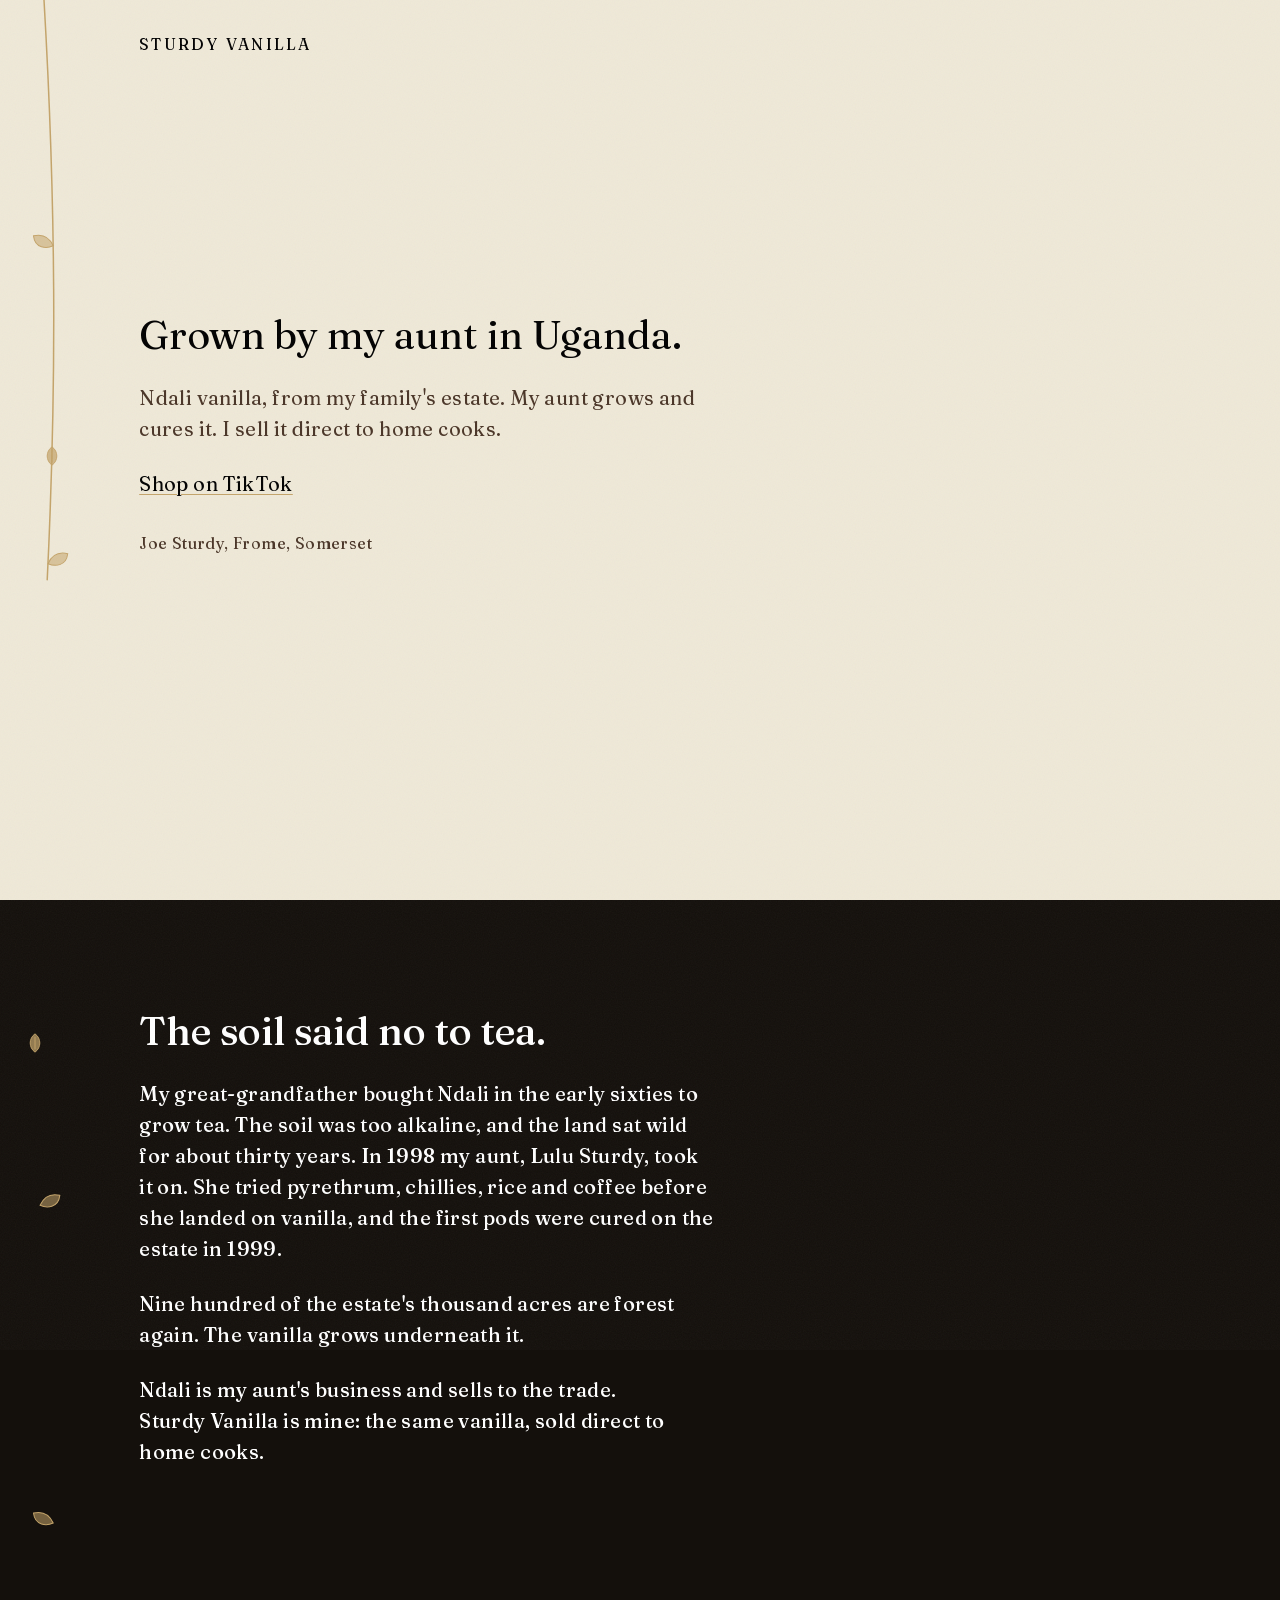
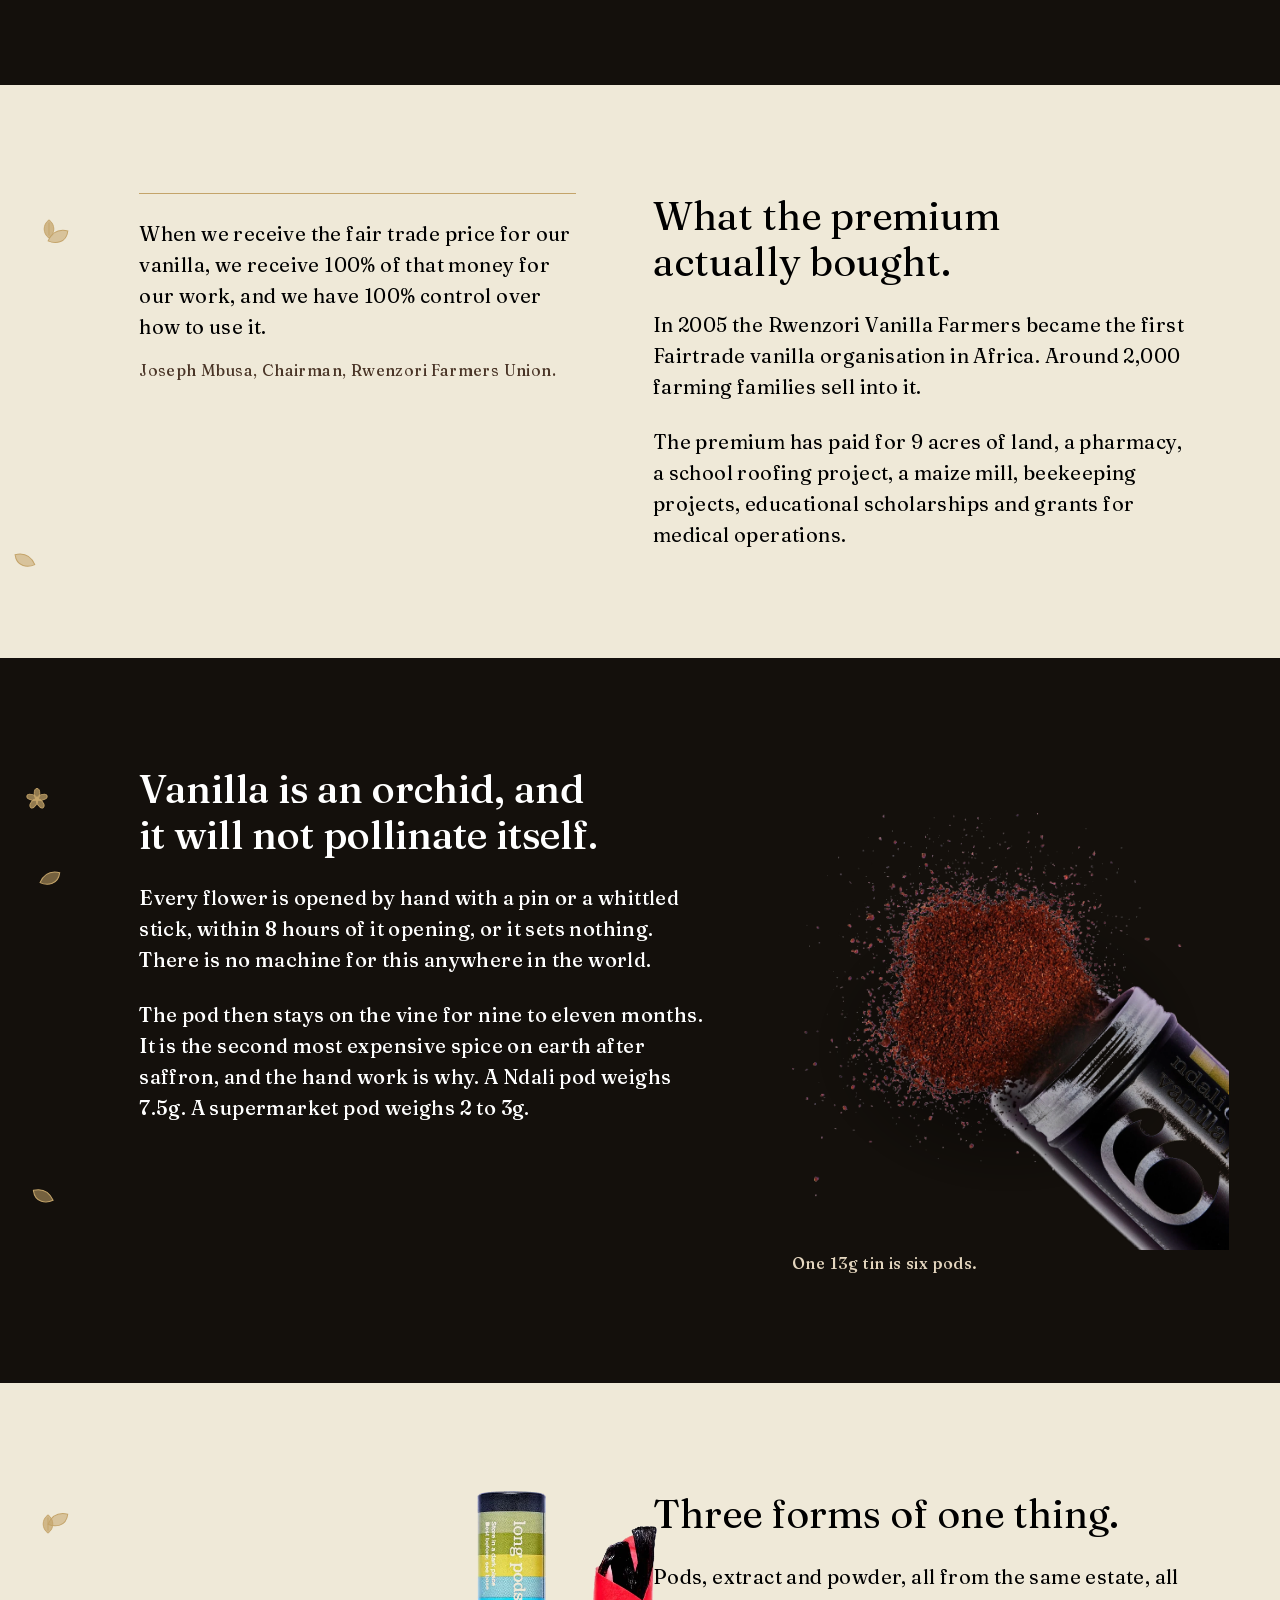
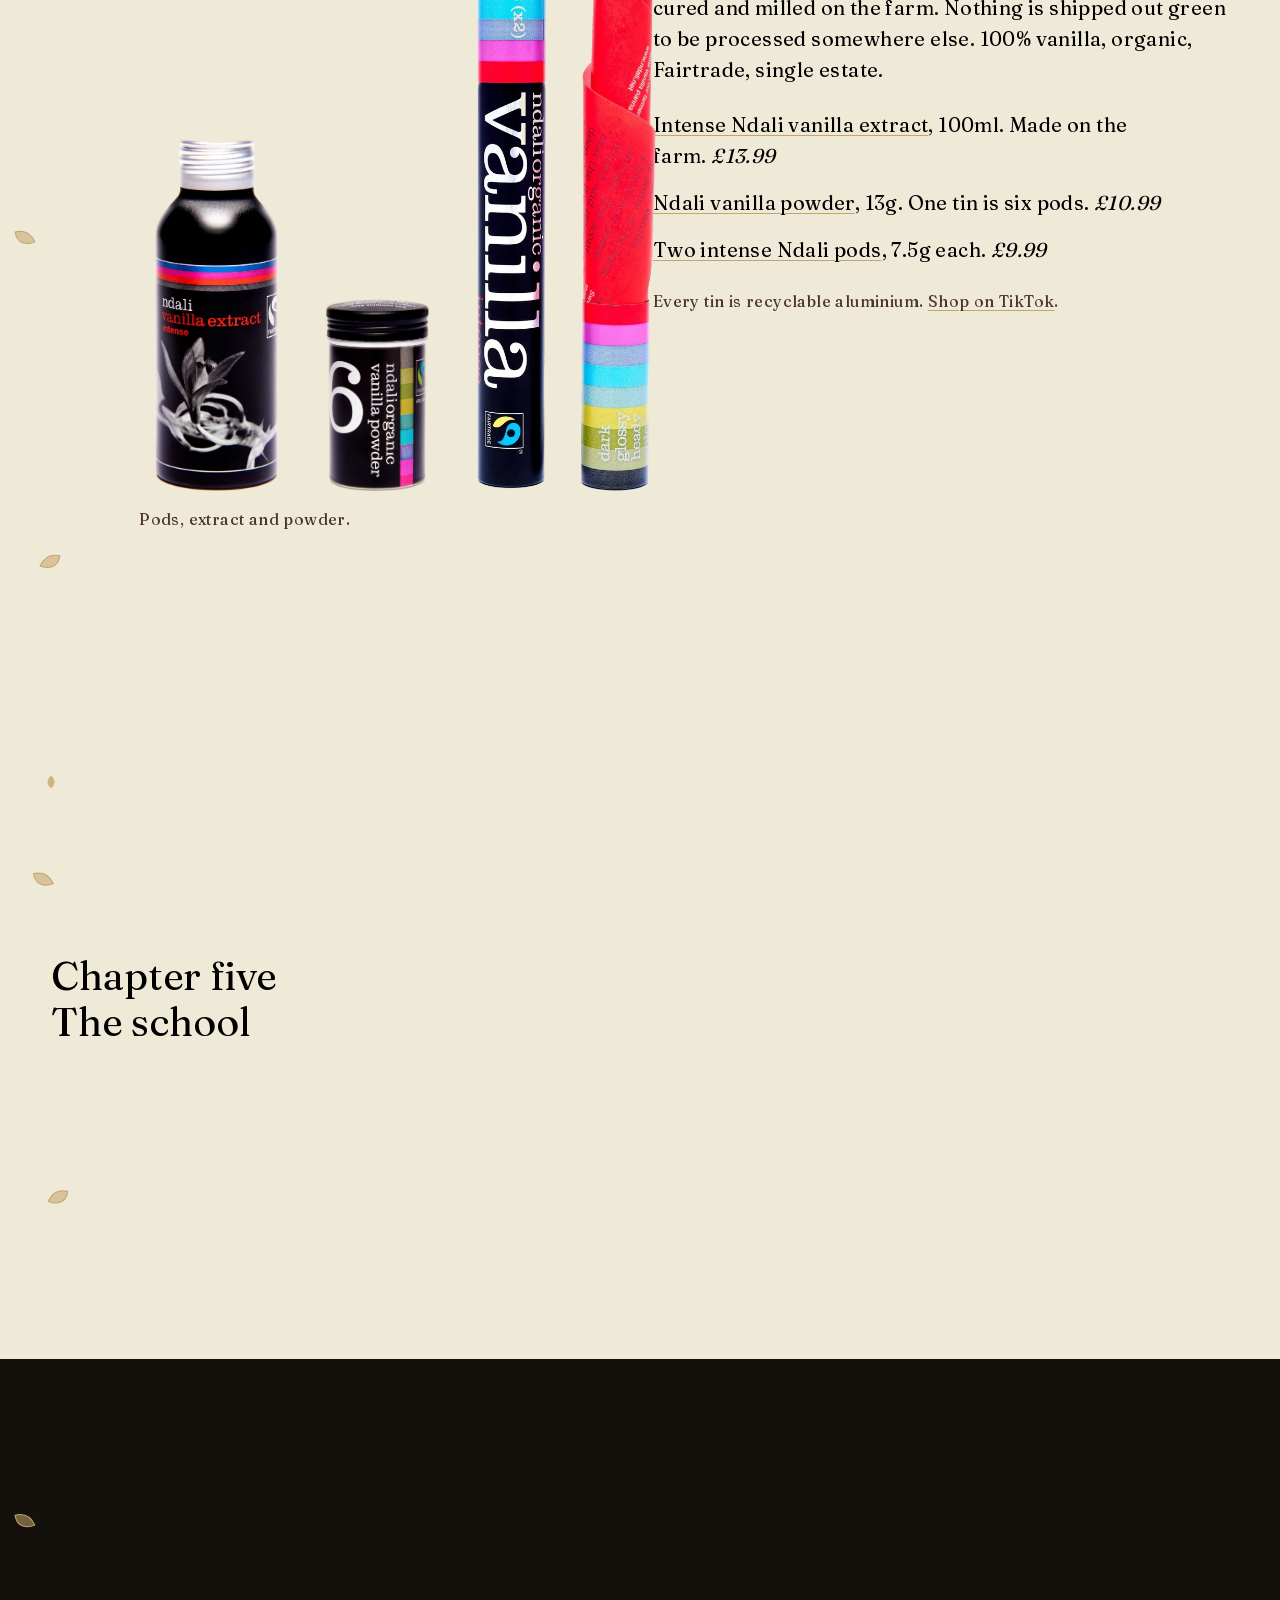
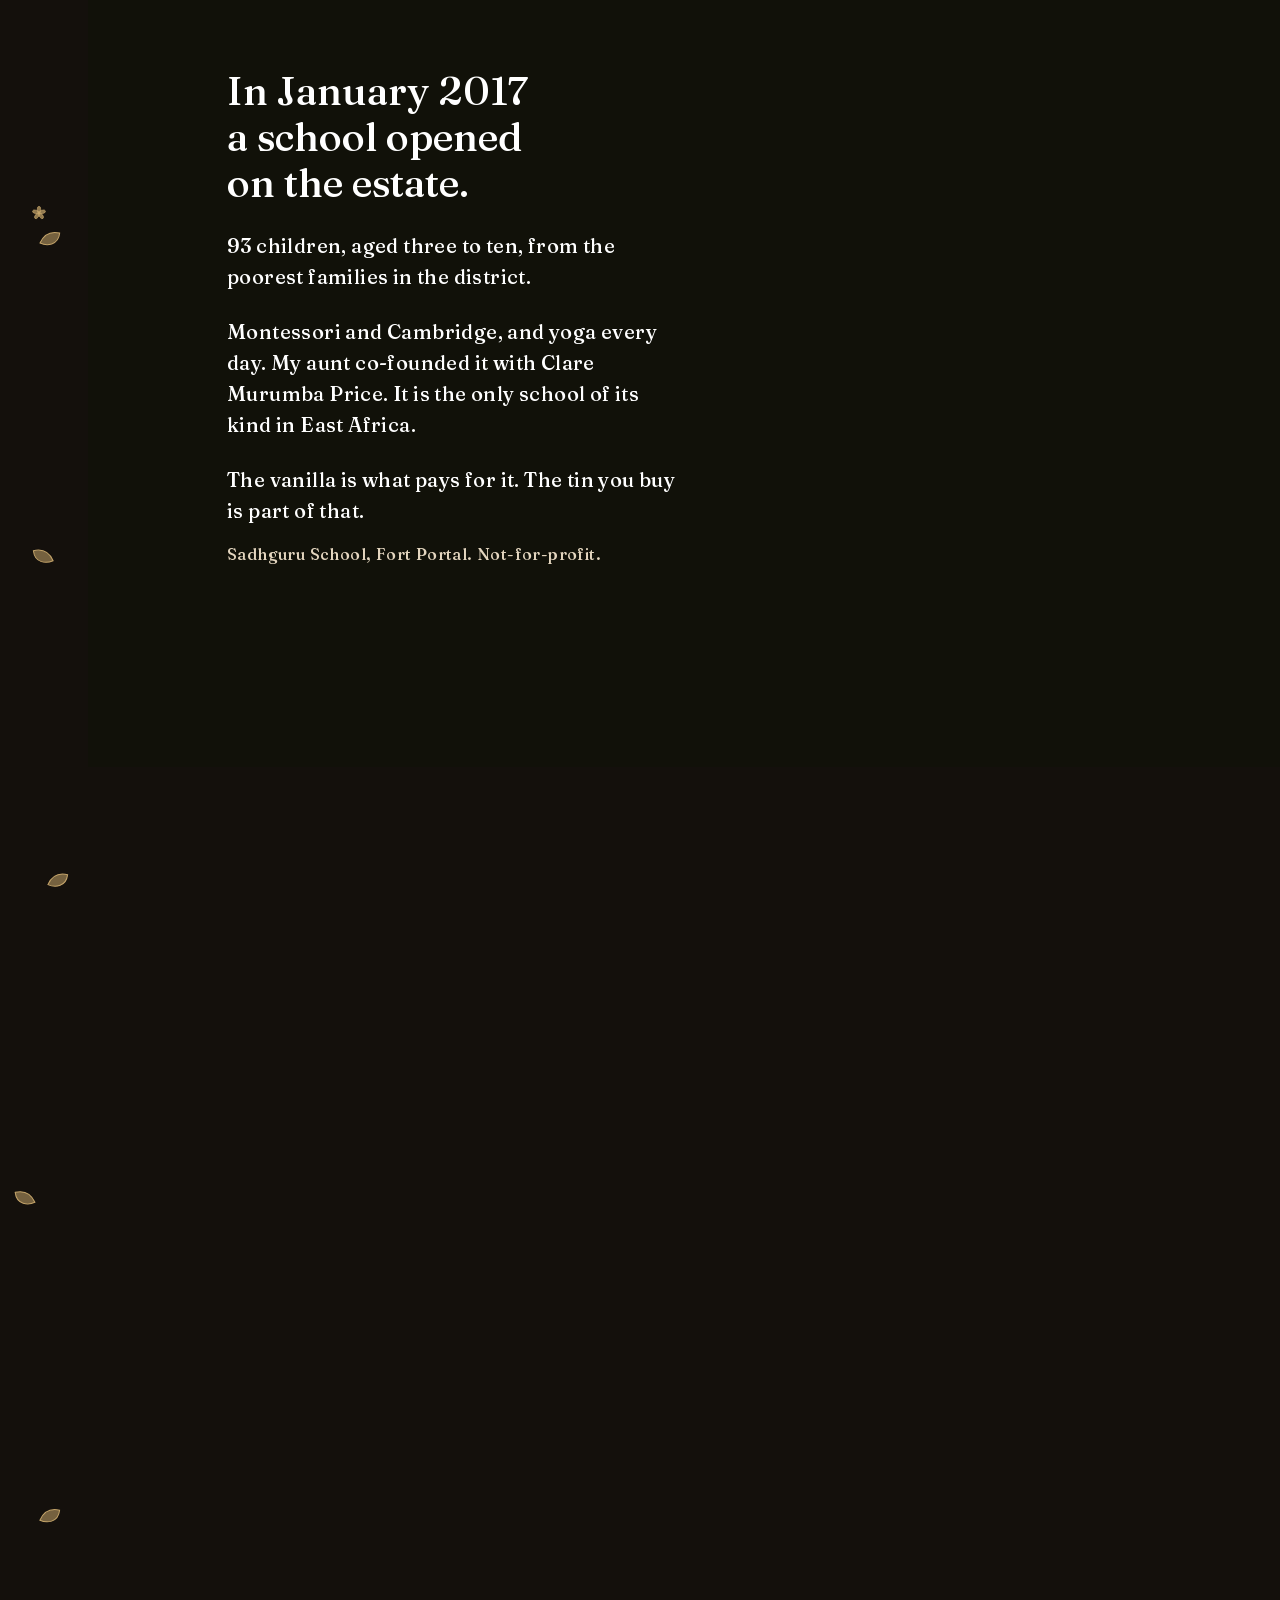
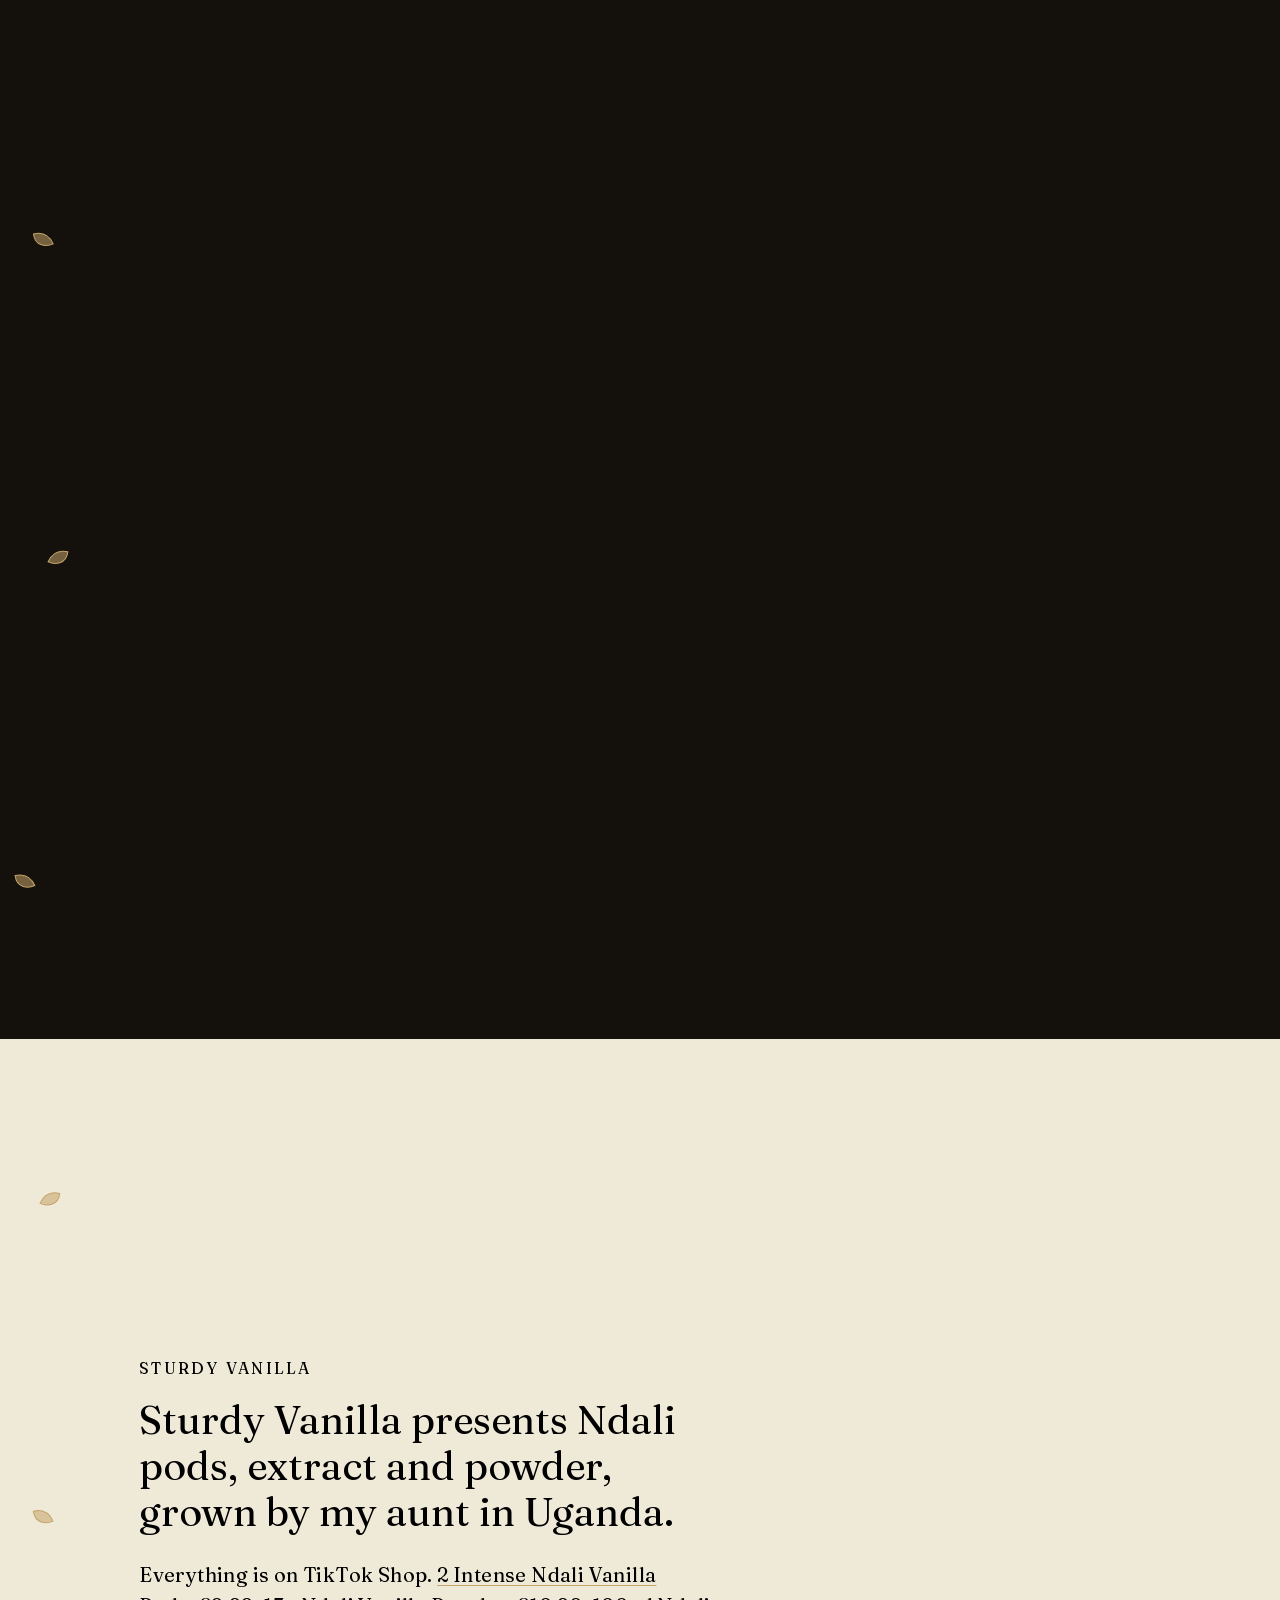
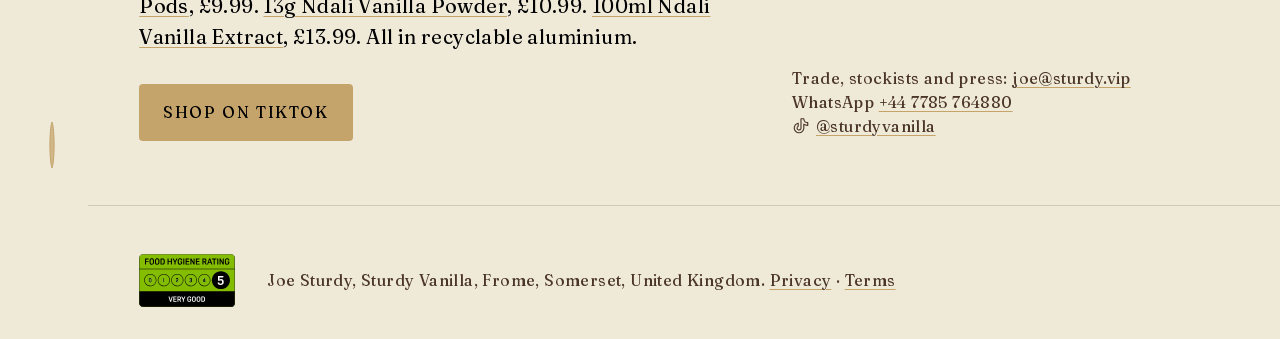
==== commit 0fb86551: "Verified cut-outs, softened brand lines The four product cut-outs are remade with a decontaminating " ====
--- a/index.html
+++ b/index.html
@@ -4,7 +4,7 @@
 <meta charset="utf-8">
 <meta name="viewport" content="width=device-width, initial-scale=1, viewport-fit=cover">
 <title>Sturdy Vanilla</title>
-<meta name="description" content="Ndali vanilla, grown by my aunt on my family's estate in western Uganda. Pods, extract and powder, sold direct in the UK by Sturdy Vanilla on TikTok Shop.">
+<meta name="description" content="Ndali vanilla, grown by my aunt on my family's estate in Uganda. Pods, extract and powder, sold direct to home cooks in the UK by Sturdy Vanilla on TikTok Shop.">
 <link rel="icon" href="assets/img/favicon-32.png" sizes="32x32" type="image/png">
 <link rel="apple-touch-icon" href="assets/img/favicon-180.png">
 <meta property="og:type" content="website">
@@ -50,7 +50,7 @@
       <p class="label title__brand">Sturdy Vanilla</p>
       <div class="title__body stack" data-sc-in data-sc-stagger="70">
         <h1 class="display">Grown by my aunt in Uganda.</h1>
-        <p class="standfirst">Ndali vanilla, from my family's estate in Uganda. My aunt grows and cures it. I bring it to the UK.</p>
+        <p class="standfirst">Ndali vanilla, from my family's estate. My aunt grows and cures it. I sell it direct to home cooks.</p>
         <p class="title__cta"><a href="https://vt.tiktok.com/ZN8YajFTK/?page=TikTokShop">Shop on TikTok</a></p>
         <p class="caption title__byline">Joe Sturdy, Frome, Somerset</p>
       </div>
@@ -64,7 +64,7 @@
         <h2 class="display">The soil said no to tea.</h2>
         <p>My great-grandfather bought Ndali in the early sixties to grow tea. The soil was too alkaline, and the land sat wild for about thirty years. In 1998 my aunt, Lulu Sturdy, took it on. She tried pyrethrum, chillies, rice and coffee before she landed on vanilla, and the first pods were cured on the estate in 1999.</p>
         <p>Nine hundred of the estate's thousand acres are forest again. The vanilla grows underneath it.</p>
-        <p>Ndali is her business. Sturdy Vanilla is mine: her vanilla, sold in the UK by me, so it can move at the speed of a TikTok Shop.</p>
+        <p>Ndali is my aunt's business and sells to the trade. Sturdy Vanilla is mine: the same vanilla, sold direct to home cooks.</p>
       </div>
       <figure class="media media--bundle" data-sc-reveal="up" data-sc-reveal-at="0.16 0.58">
         <img class="plate" src="assets/img/ch1-pods-bundle.jpg" width="780" height="720" alt="A bundle of cured Ndali vanilla pods, near black, tied with pale twine.">
@@ -102,7 +102,7 @@
         <div class="layers__frame">
           <div class="layers__shadow" data-sc-parallax="-0.5" aria-hidden="true"></div>
           <div class="layers__front" data-sc-parallax="0.3">
-            <picture><source srcset="assets/img/ch3-spilt.webp" type="image/webp"><img src="assets/img/ch3-spilt.png" width="1400" height="1400" alt="A tin of Ndali vanilla powder on its side, the ground vanilla spilling out of it."></picture>
+            <picture><source srcset="assets/img/ch3-spilt.webp" type="image/webp"><img src="assets/img/ch3-spilt.png" width="2048" height="2048" alt="A tin of Ndali vanilla powder on its side, the ground vanilla spilling out of it."></picture>
           </div>
         </div>
         <figcaption>One 13g tin is six pods.</figcaption>
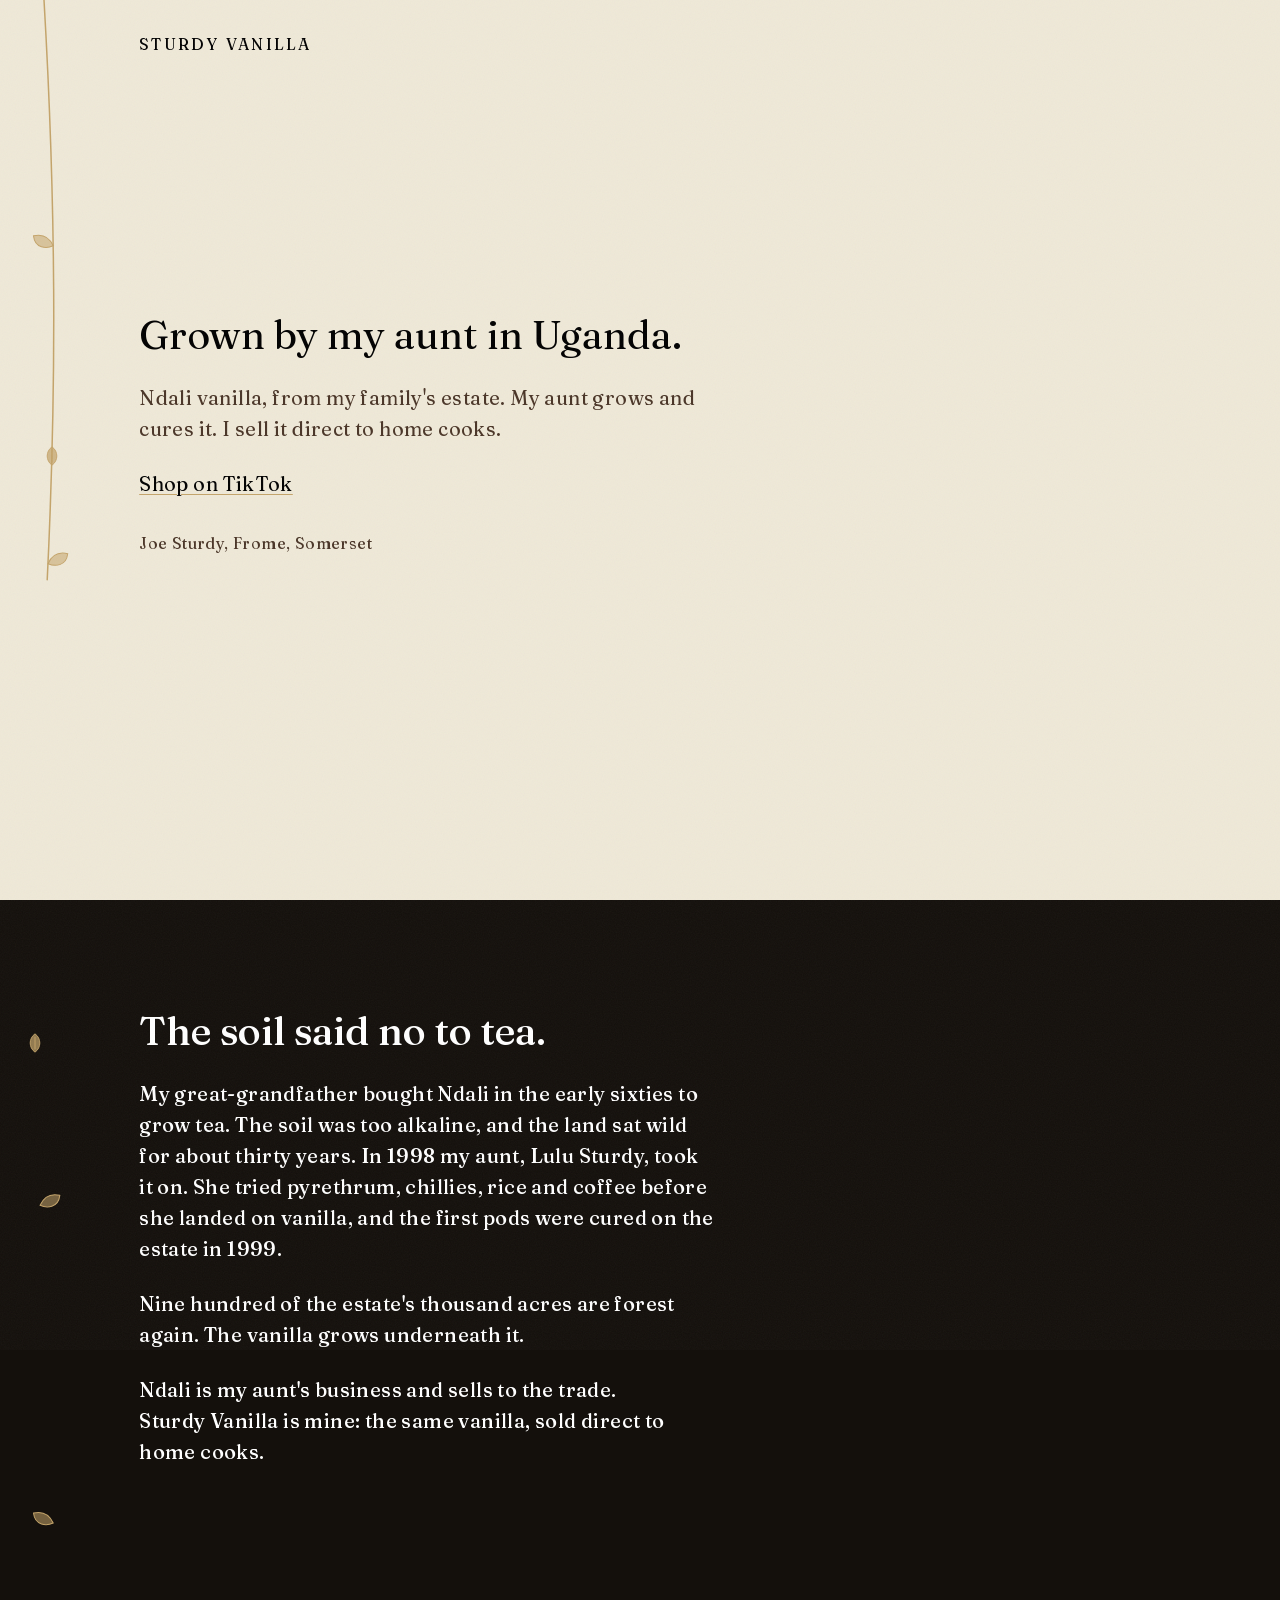
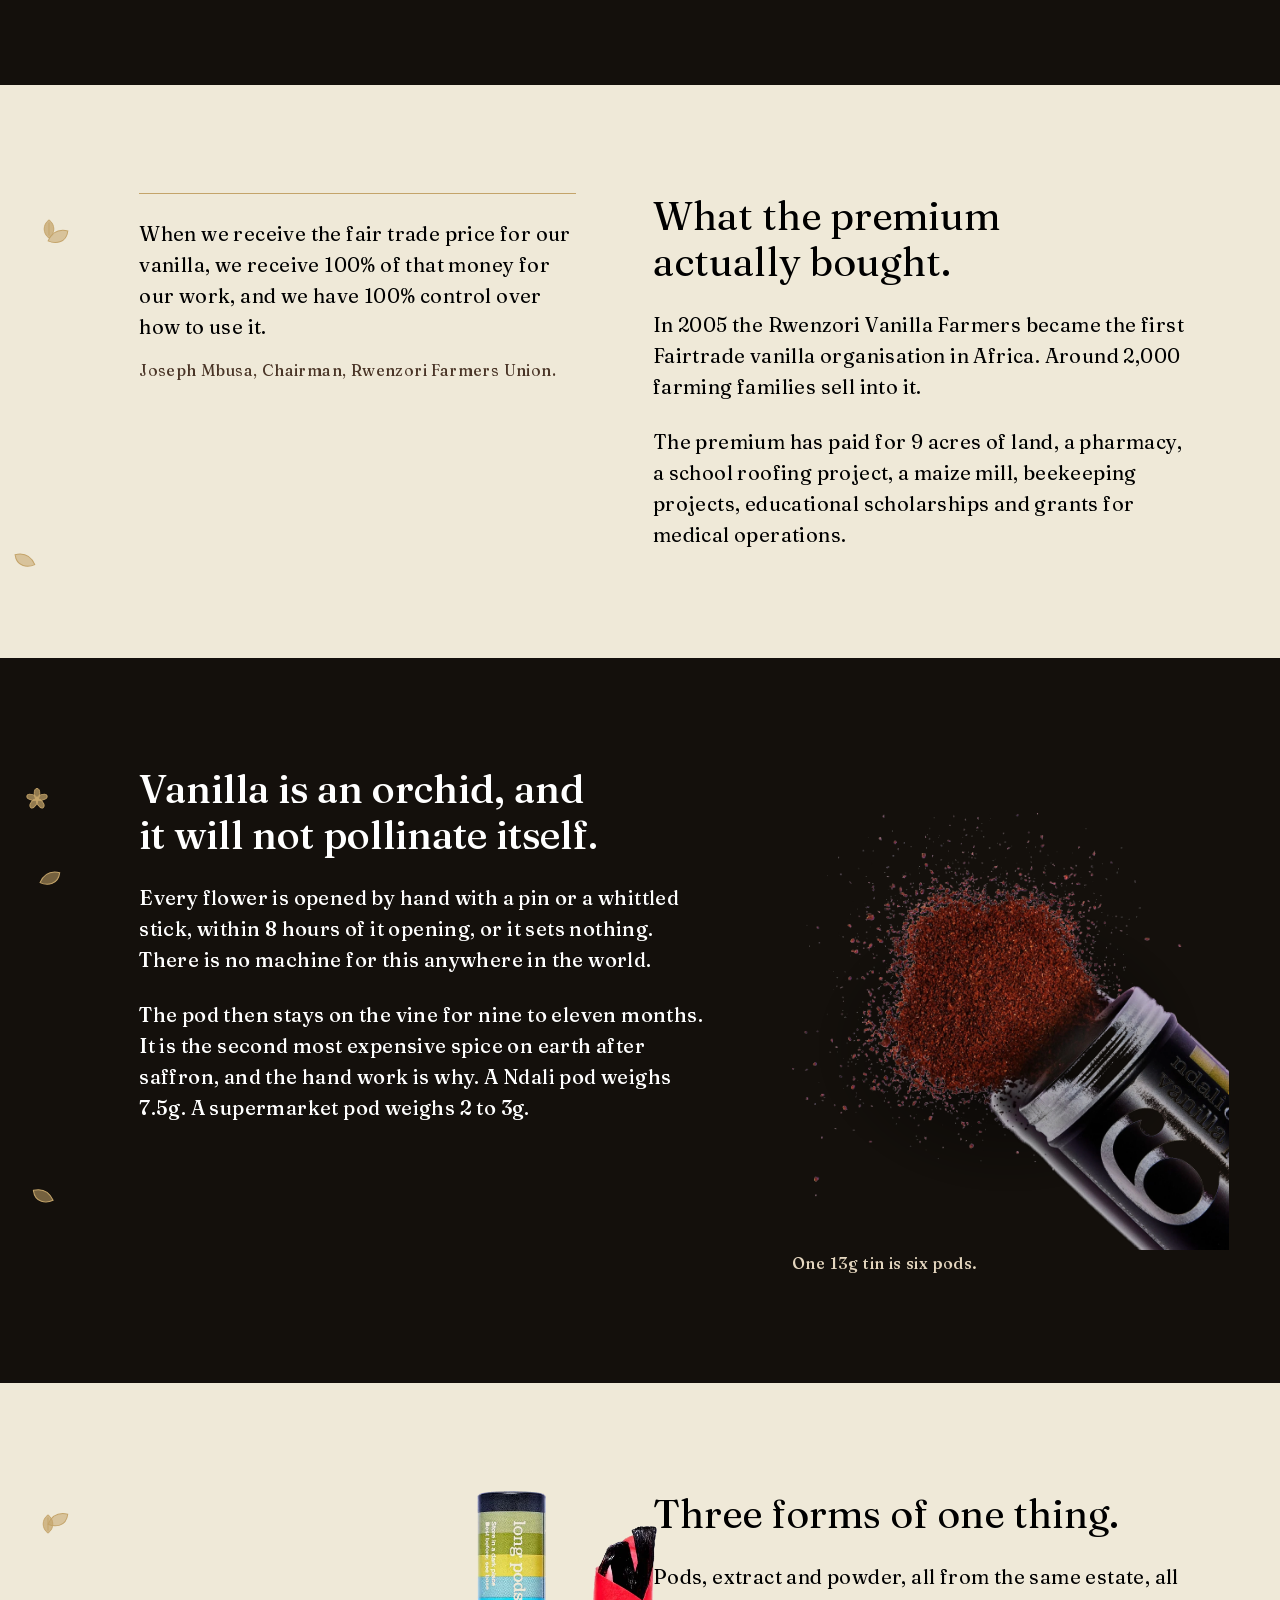
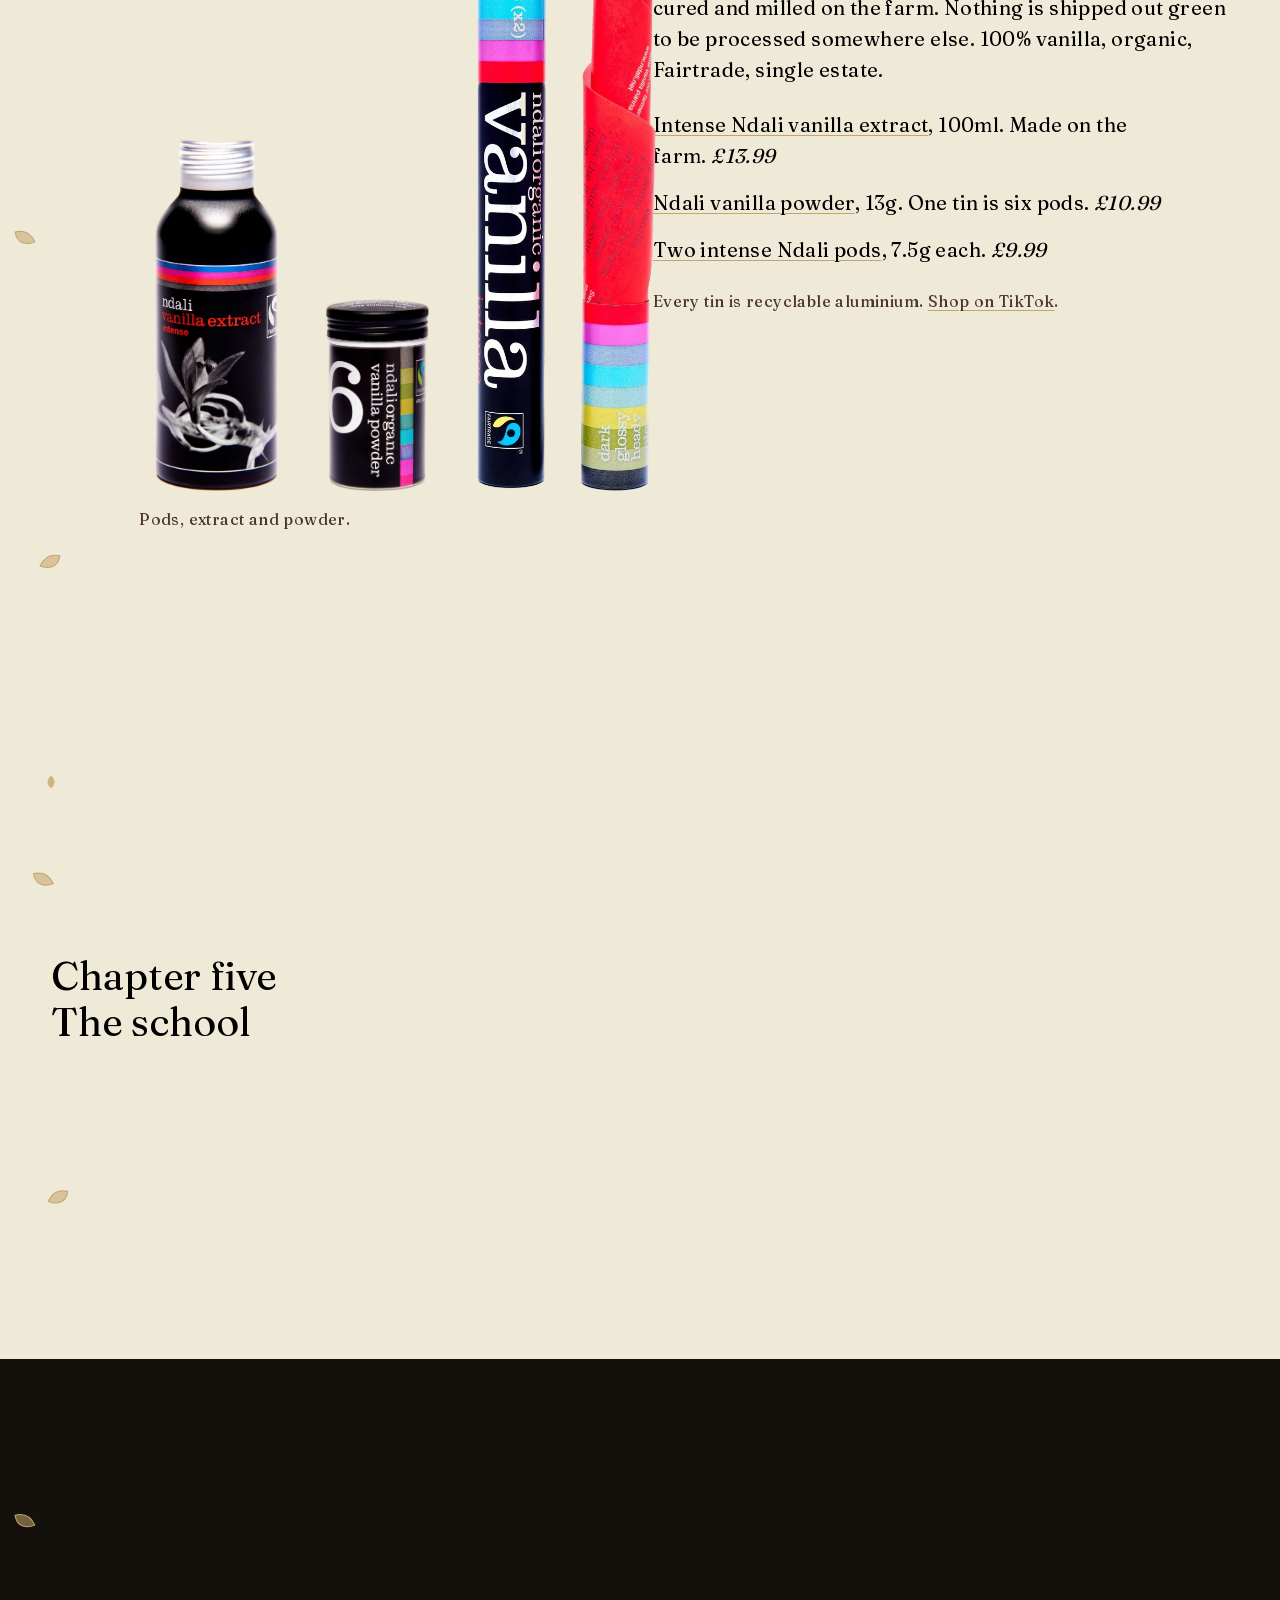
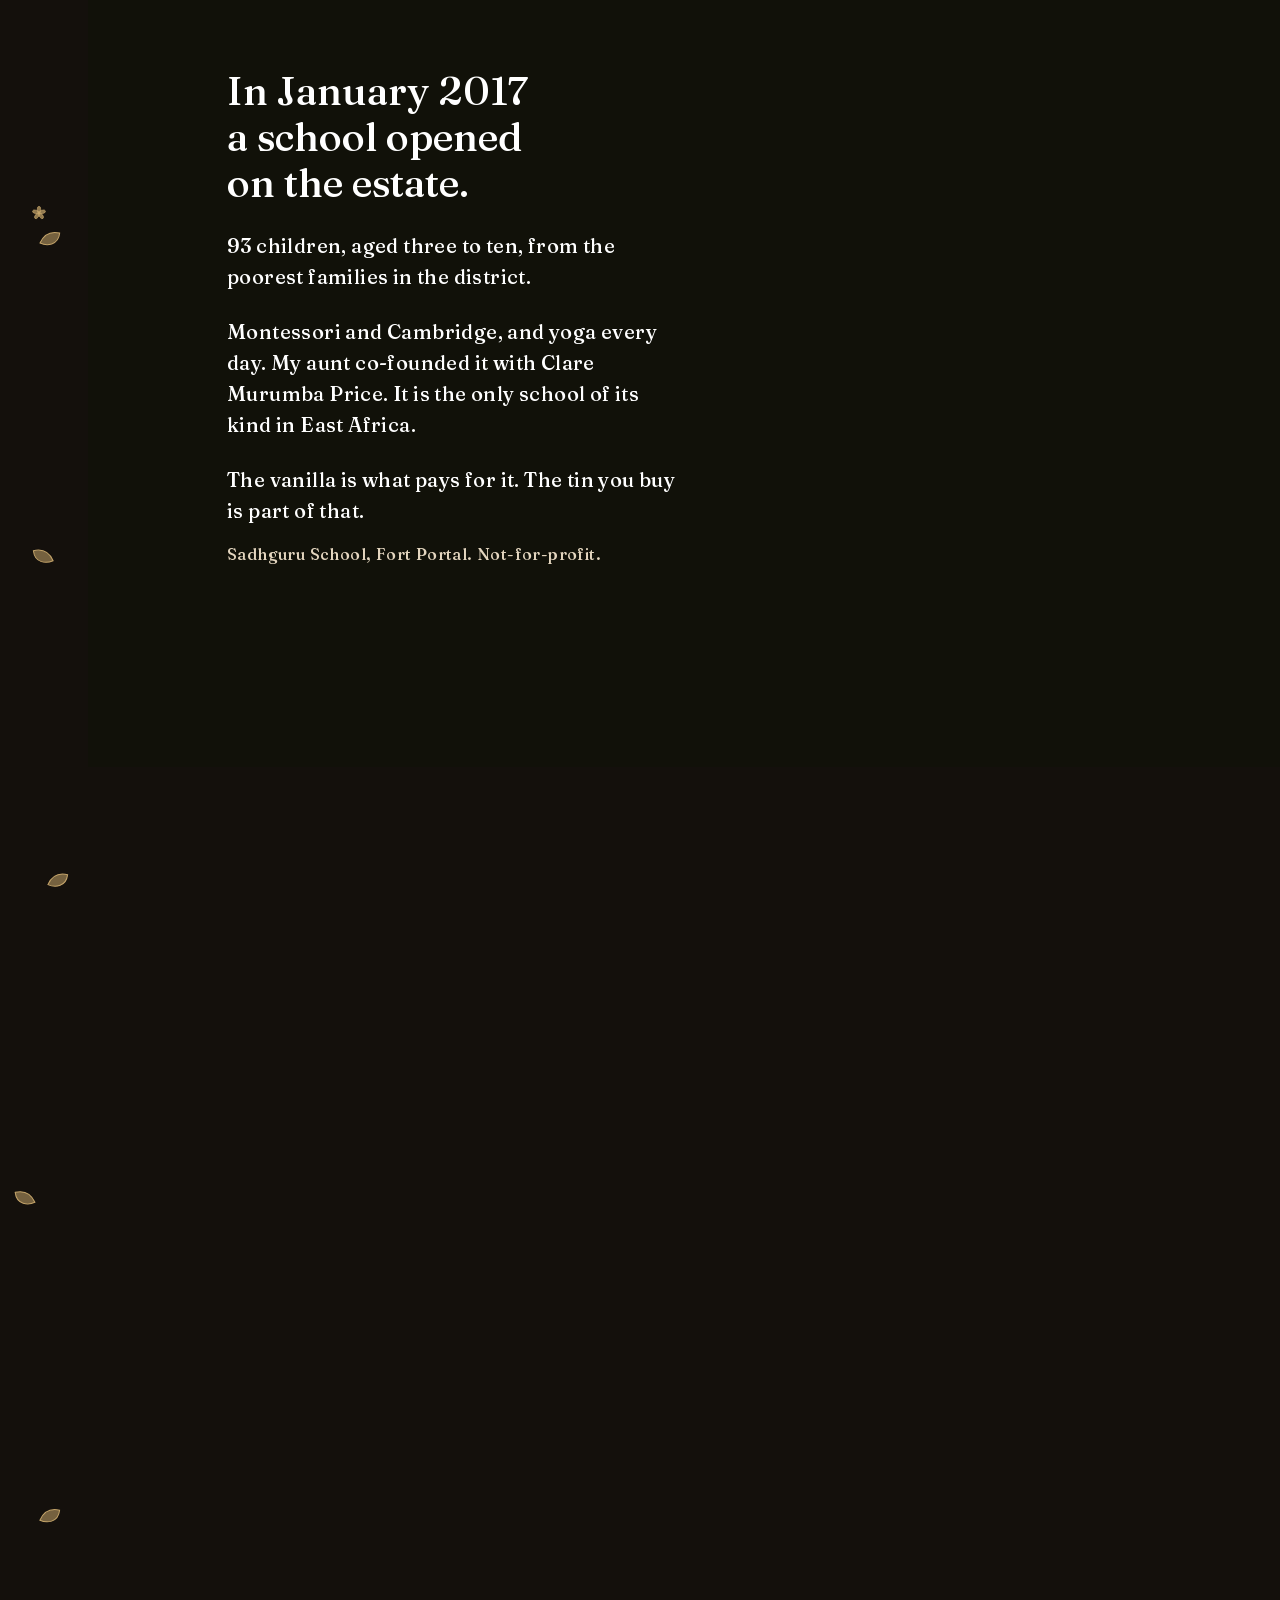
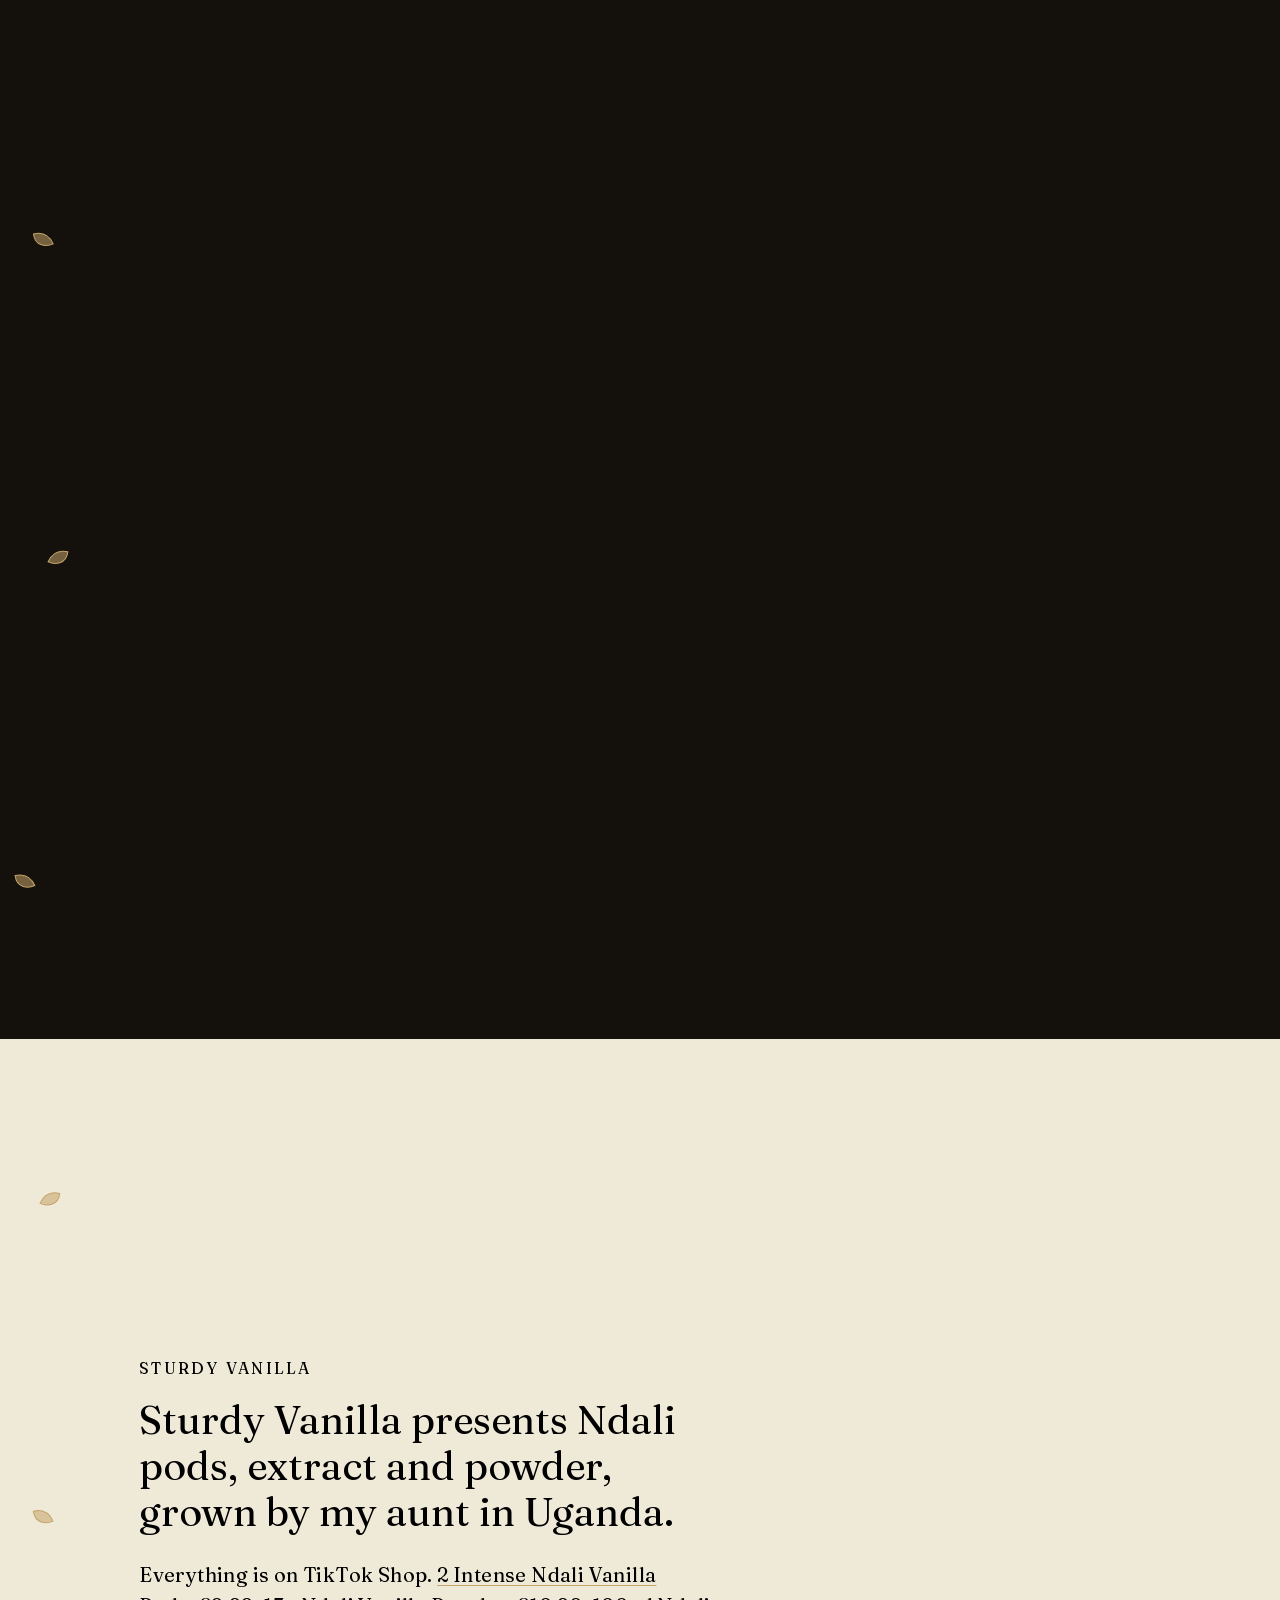
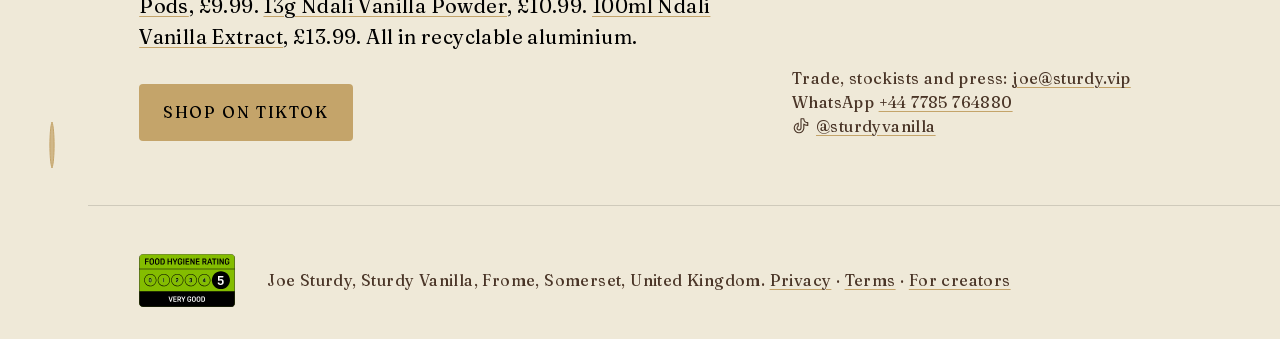
==== commit 030753af: "Footer: link the creator brief beside Privacy and Terms Co-Authored-By: Claude Fable 5.1 <noreply@an" ====
--- a/index.html
+++ b/index.html
@@ -51,7 +51,7 @@
       <div class="title__body stack" data-sc-in data-sc-stagger="70">
         <h1 class="display">Grown by my aunt in Uganda.</h1>
         <p class="standfirst">Ndali vanilla, from my family's estate. My aunt grows and cures it. I sell it direct to home cooks.</p>
-        <p class="title__cta"><a href="https://vt.tiktok.com/ZN8YajFTK/?page=TikTokShop">Shop on TikTok</a></p>
+        <p class="title__cta"><a href="https://vt.tiktok.com/ZN8YaNJSM/?page=TikTokShop">Shop on TikTok</a></p>
         <p class="caption title__byline">Joe Sturdy, Frome, Somerset</p>
       </div>
     </div>
@@ -127,7 +127,7 @@
             <p><a href="https://shop.tiktok.com/gb/pdp/1729692389694610075?region=GB&amp;locale=en-GB">Two intense Ndali pods</a>, 7.5g each. <span class="price">£9.99</span></p>
           </li>
         </ul>
-        <p class="caption">Every tin is recyclable aluminium. <a href="https://vt.tiktok.com/ZN8YajFTK/?page=TikTokShop">Shop on TikTok</a>.</p>
+        <p class="caption">Every tin is recyclable aluminium. <a href="https://vt.tiktok.com/ZN8YaNJSM/?page=TikTokShop">Shop on TikTok</a>.</p>
       </div>
       <div class="media tins-media">
         <div class="cutouts" role="img" aria-label="The three tins side by side: the pods tube, the extract bottle and the powder tin.">
@@ -169,7 +169,7 @@
         <p class="label">Sturdy Vanilla</p>
         <h2 class="display">Sturdy Vanilla presents Ndali pods, extract and powder, grown by my aunt in Uganda.</h2>
         <p>Everything is on TikTok Shop. <a href="https://shop.tiktok.com/gb/pdp/1729692389694610075?region=GB&amp;locale=en-GB">2 Intense Ndali Vanilla Pods</a>, £9.99. <a href="https://shop.tiktok.com/gb/pdp/1729692405205015195?region=GB&amp;locale=en-GB">13g Ndali Vanilla Powder</a>, £10.99. <a href="https://shop.tiktok.com/gb/pdp/1729646031859653275?region=GB&amp;locale=en-GB">100ml Ndali Vanilla Extract</a>, £13.99. All in recyclable aluminium.</p>
-        <p class="colophon__cta"><a id="shop-button" class="button" href="https://vt.tiktok.com/ZN8YajFTK/?page=TikTokShop">Shop on TikTok</a></p>
+        <p class="colophon__cta"><a id="shop-button" class="button" href="https://vt.tiktok.com/ZN8YaNJSM/?page=TikTokShop">Shop on TikTok</a></p>
       </div>
       <aside class="media colophon__aside stack" data-sc-in data-sc-stagger="60">
         <p class="caption">Trade, stockists and press: <a href="mailto:joe@sturdy.vip">joe@sturdy.vip</a><br>WhatsApp <a href="https://wa.me/447785764880">+44 7785 764880</a><br><a class="social" href="https://www.tiktok.com/@sturdyvanilla"><svg class="icon" viewBox="0 0 256 256" aria-hidden="true" focusable="false"><path fill="currentColor" d="M224,72a48.05,48.05,0,0,1-48-48,8,8,0,0,0-8-8H128a8,8,0,0,0-8,8V156a20,20,0,1,1-28.57-18.08A8,8,0,0,0,96,130.69V88a8,8,0,0,0-9.4-7.88C50.91,86.48,24,119.1,24,156a76,76,0,0,0,152,0V116.29A103.25,103.25,0,0,0,224,128a8,8,0,0,0,8-8V80A8,8,0,0,0,224,72Zm-8,39.64a87.19,87.19,0,0,1-43.33-16.15A8,8,0,0,0,160,102v54a60,60,0,0,1-120,0c0-25.9,16.64-49.12,40-56.1v27.53A36,36,0,1,0,136,156V32h24.5A64.14,64.14,0,0,0,216,87.5Z"/></svg>@sturdyvanilla</a></p>
@@ -177,7 +177,7 @@
     </div>
     <footer class="foot">
       <img class="fhrs" src="assets/img/fhrs-5.svg" width="259" height="144" alt="Food Hygiene Rating five, very good.">
-      <p class="caption">Joe Sturdy, Sturdy Vanilla, Frome, Somerset, United Kingdom. <a href="privacy.html" data-legal="privacy">Privacy</a> · <a href="terms.html" data-legal="terms">Terms</a></p>
+      <p class="caption">Joe Sturdy, Sturdy Vanilla, Frome, Somerset, United Kingdom. <a href="privacy.html" data-legal="privacy">Privacy</a> · <a href="terms.html" data-legal="terms">Terms</a> · <a href="creators.html">For creators</a></p>
     </footer>
   </section>
 
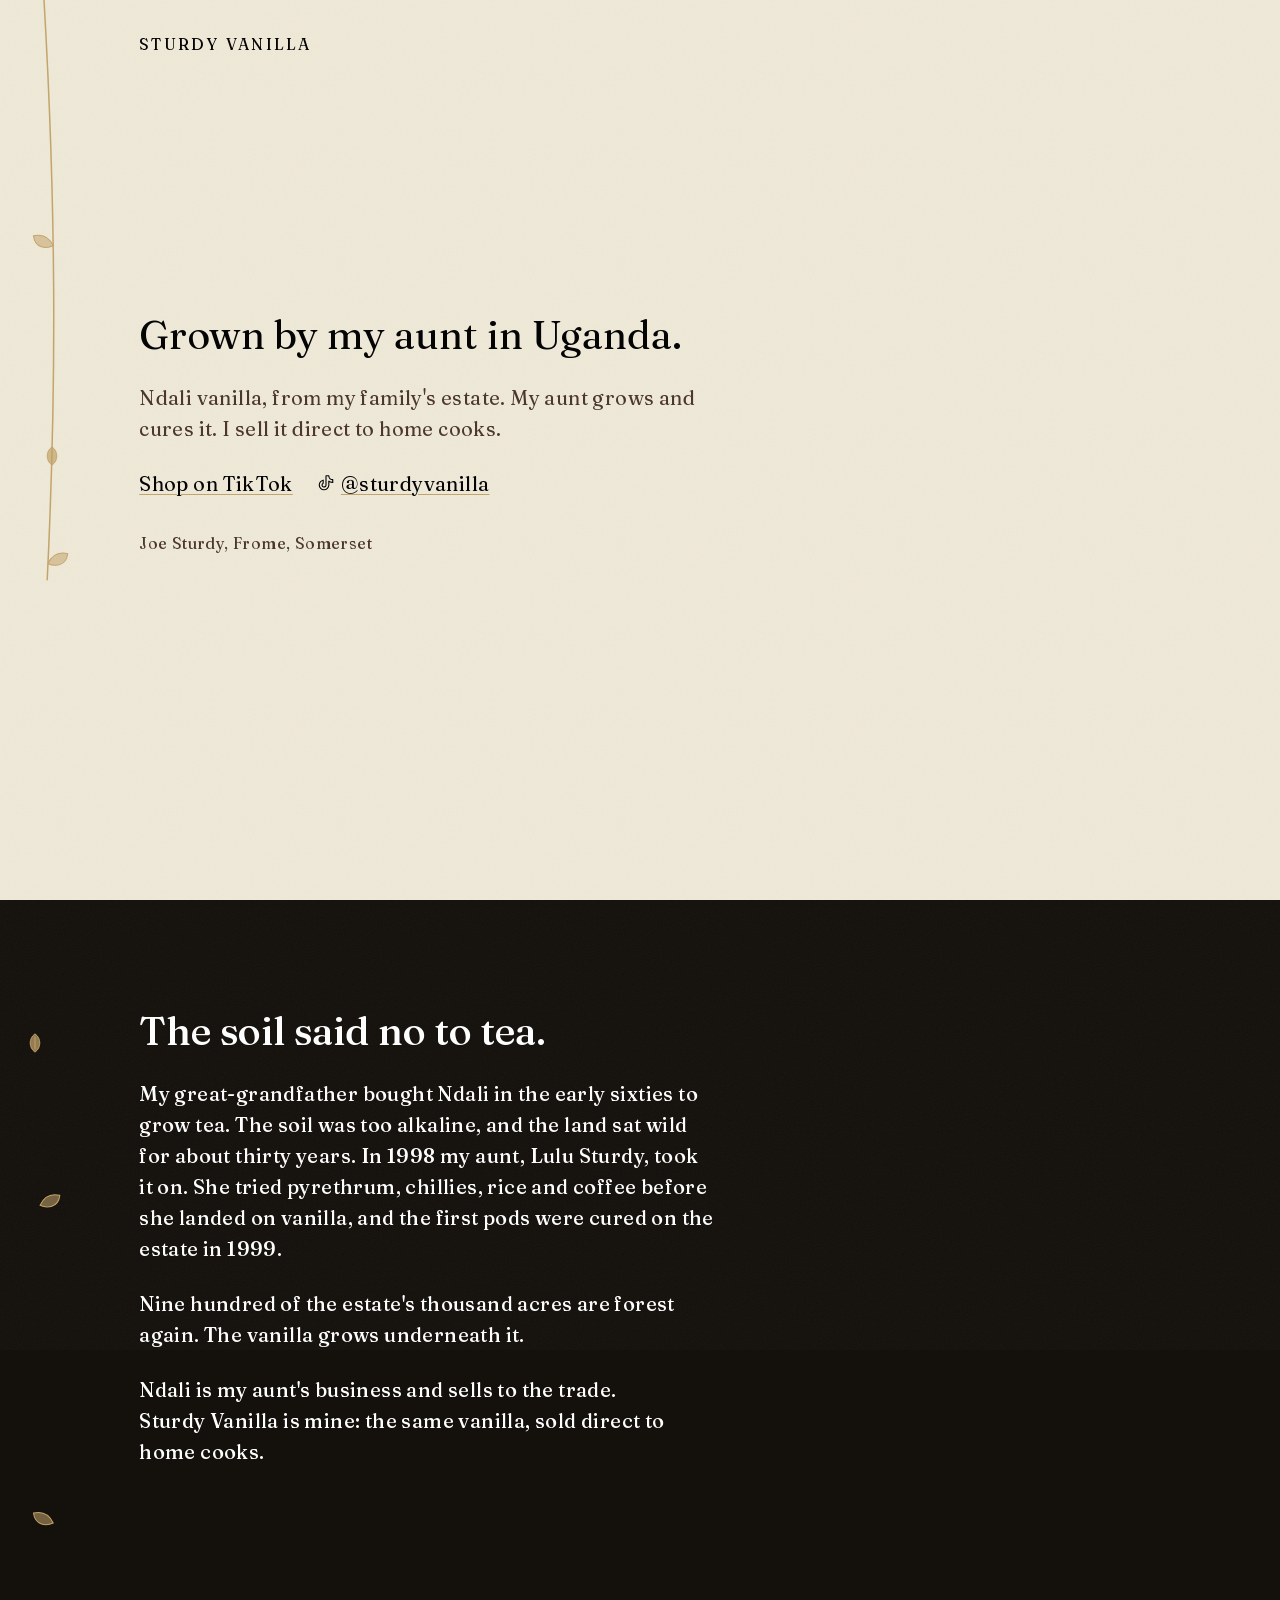
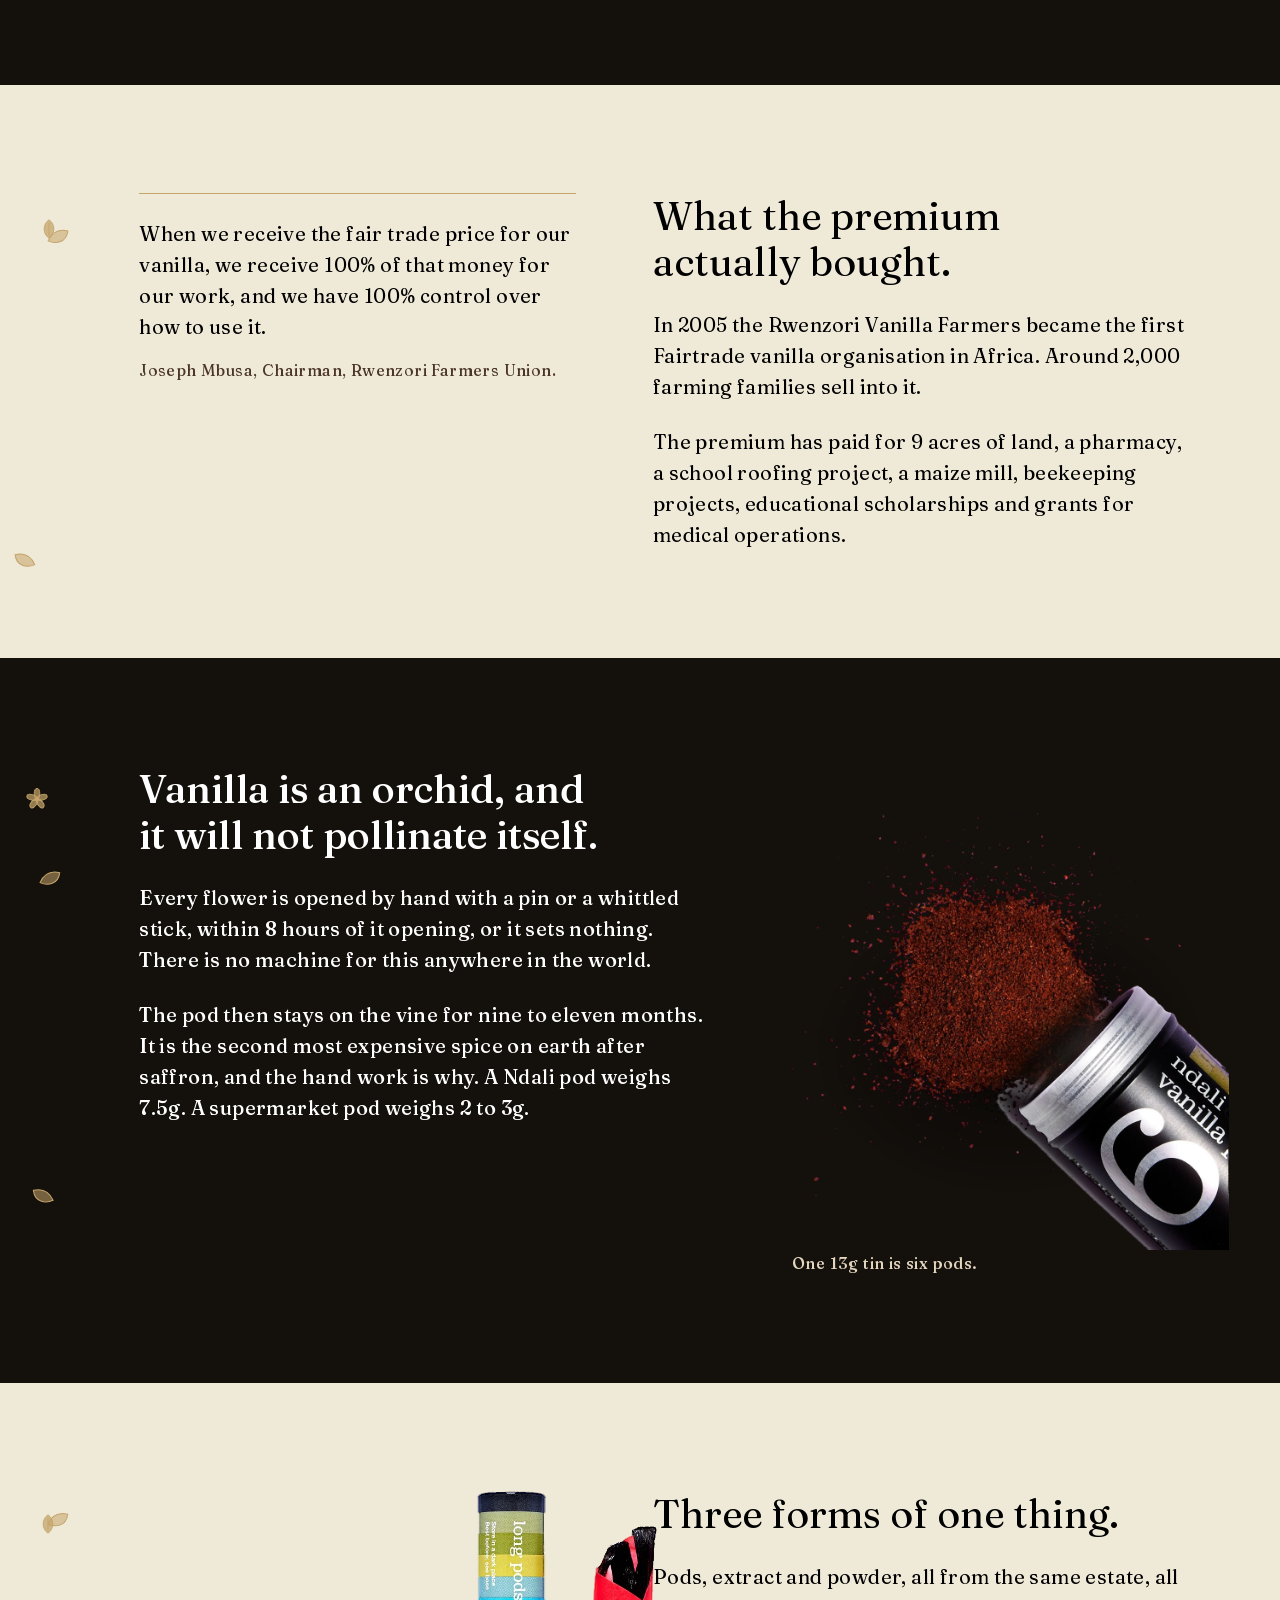
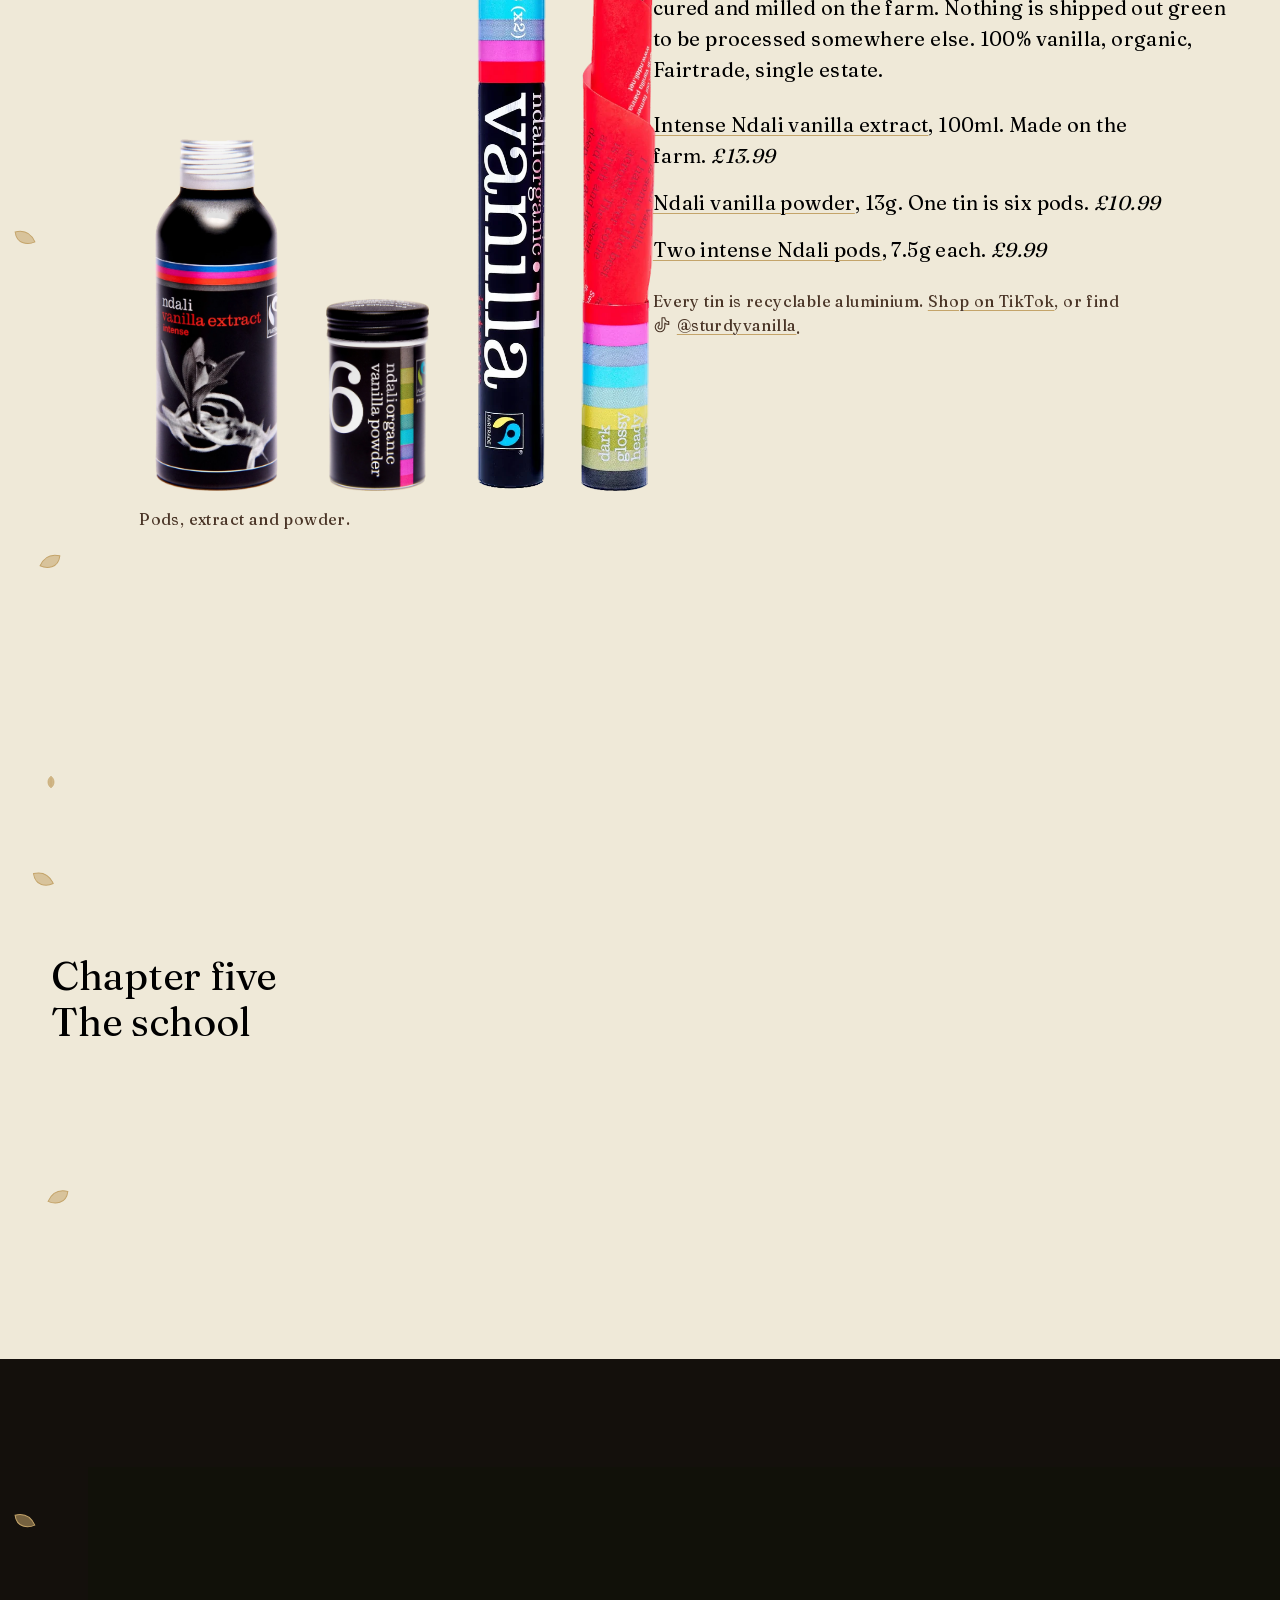
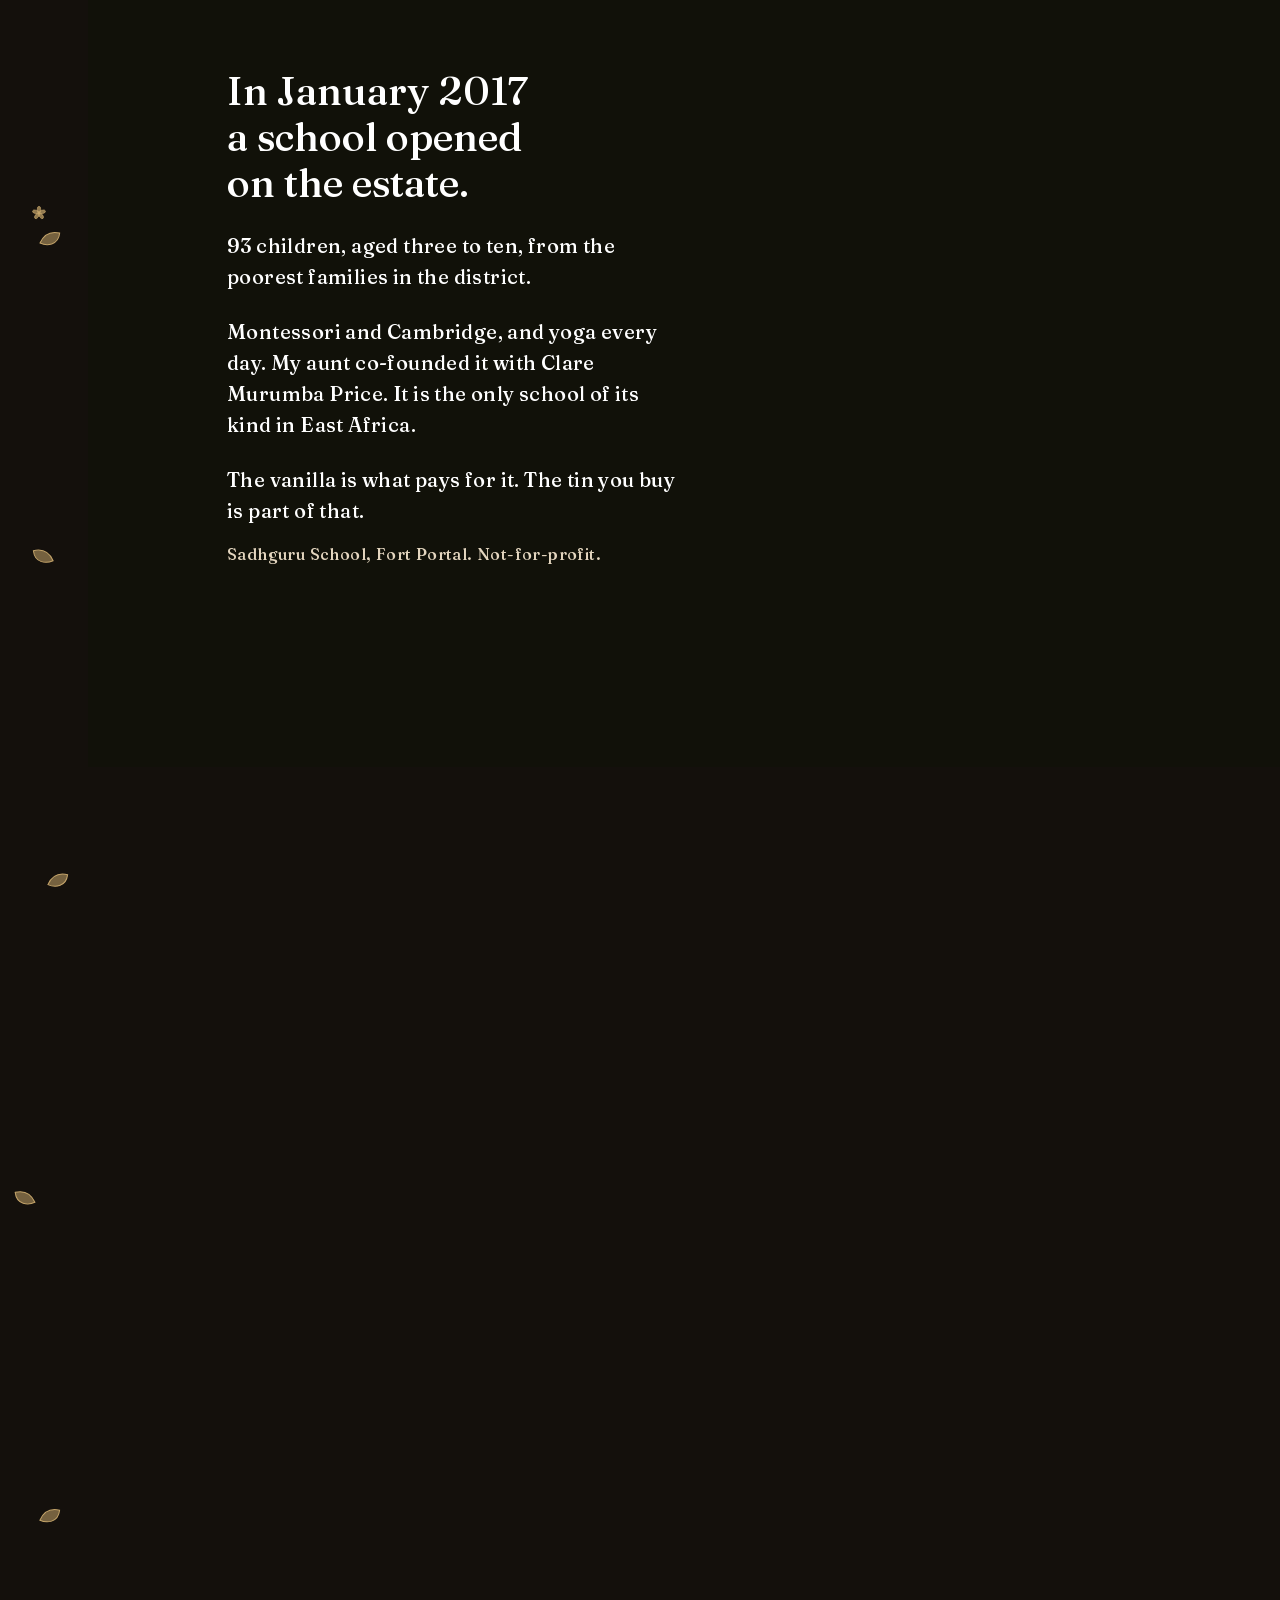
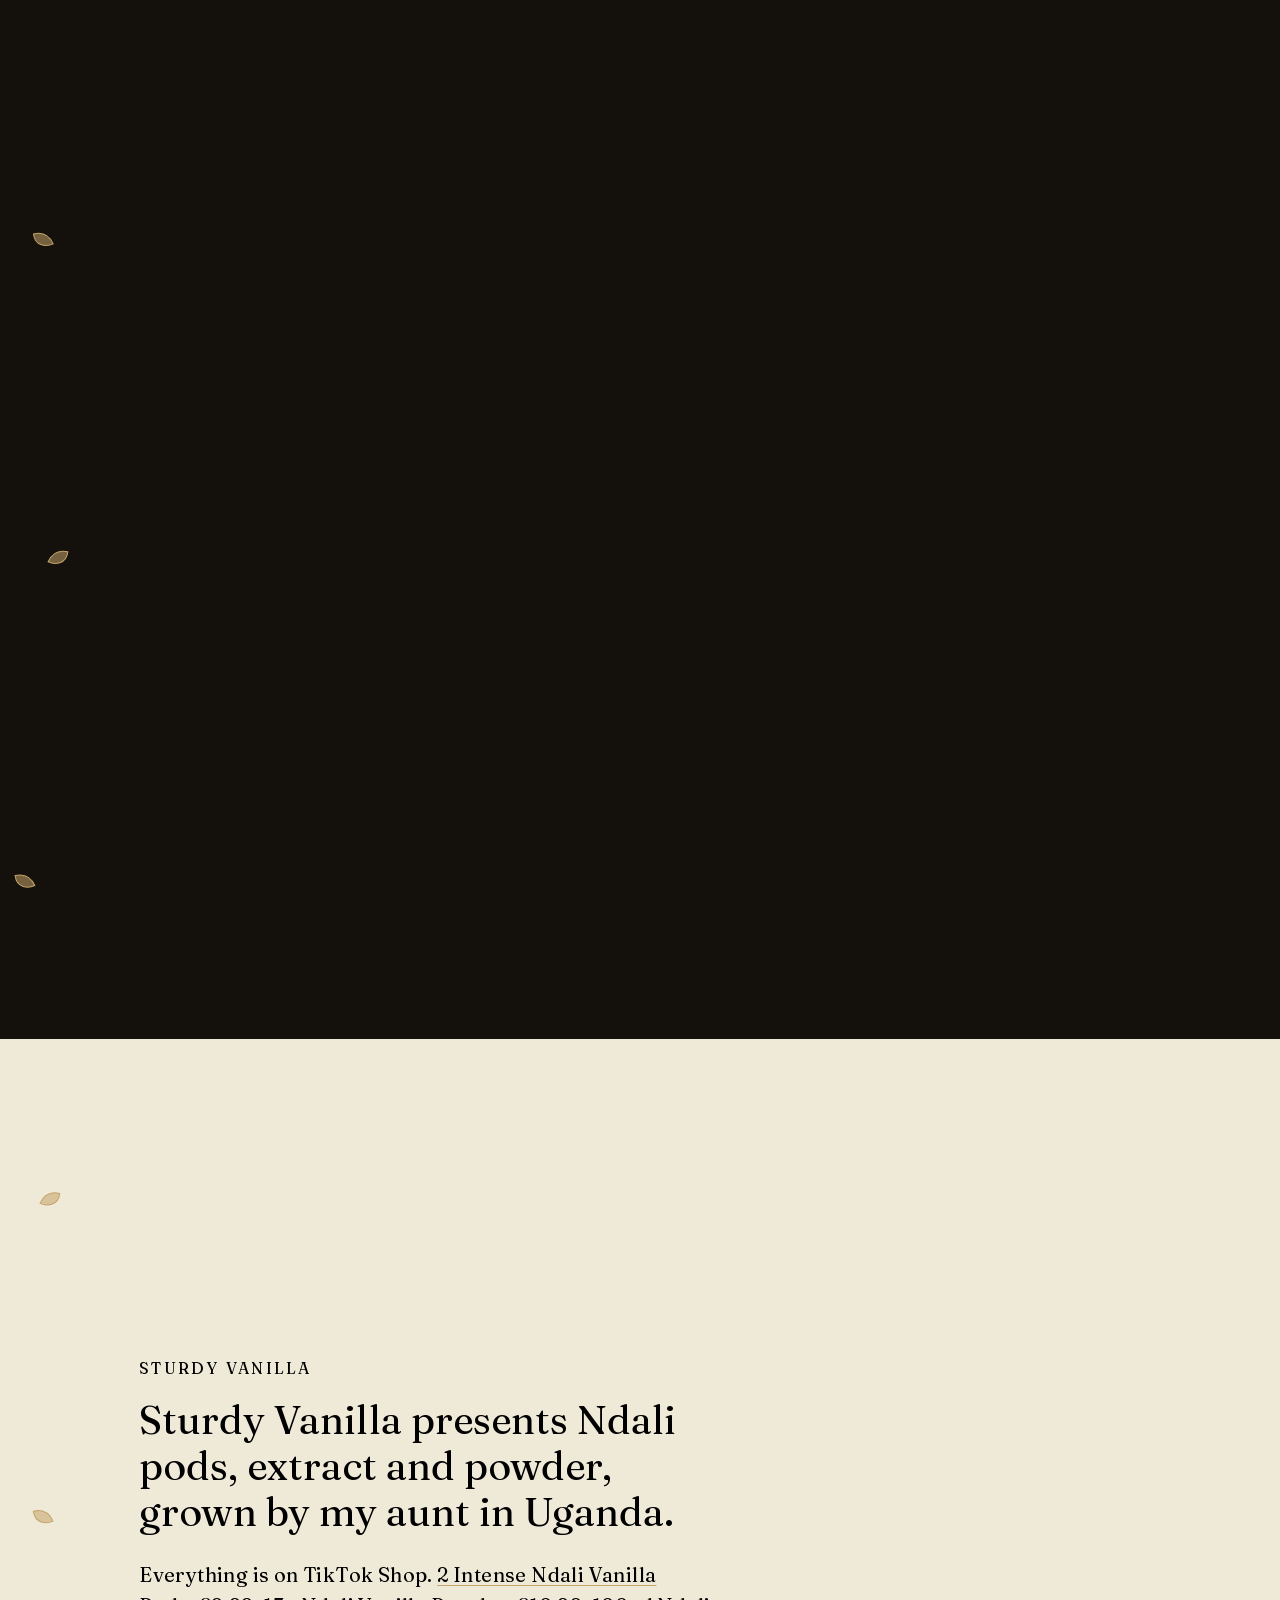
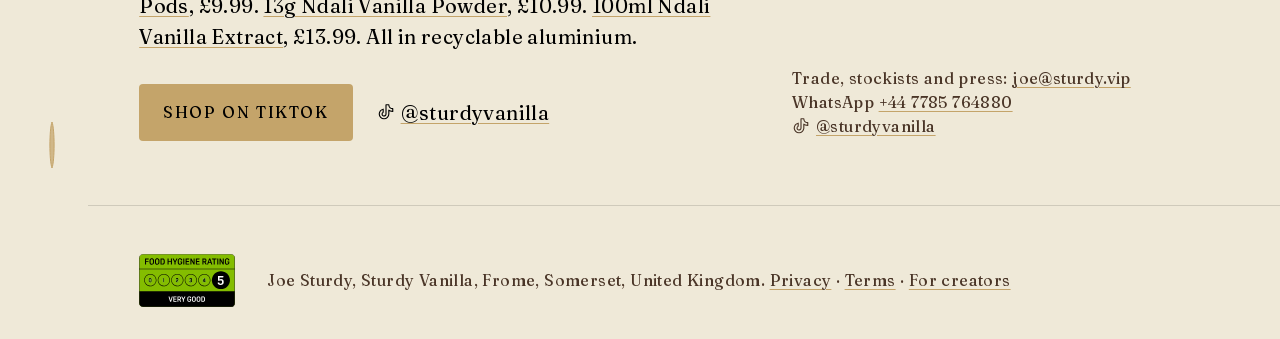
==== commit ba3ace80: "Cut-outs remade without halos; @sturdyvanilla beside every Shop link The four product cut-outs the s" ====
--- a/index.html
+++ b/index.html
@@ -19,6 +19,7 @@
 <link rel="stylesheet" href="site.css">
 </head>
 <body>
+<svg style="position:absolute;width:0;height:0;overflow:hidden" aria-hidden="true" focusable="false"><symbol id="i-tiktok" viewBox="0 0 256 256"><path fill="currentColor" d="M224,72a48.05,48.05,0,0,1-48-48,8,8,0,0,0-8-8H128a8,8,0,0,0-8,8V156a20,20,0,1,1-28.57-18.08A8,8,0,0,0,96,130.69V88a8,8,0,0,0-9.4-7.88C50.91,86.48,24,119.1,24,156a76,76,0,0,0,152,0V116.29A103.25,103.25,0,0,0,224,128a8,8,0,0,0,8-8V80A8,8,0,0,0,224,72Zm-8,39.64a87.19,87.19,0,0,1-43.33-16.15A8,8,0,0,0,160,102v54a60,60,0,0,1-120,0c0-25.9,16.64-49.12,40-56.1v27.53A36,36,0,1,0,136,156V32h24.5A64.14,64.14,0,0,0,216,87.5Z"/></symbol></svg>
 
 <a class="skip" href="#main">Skip to content</a>
 <div class="sc-grain" aria-hidden="true"></div>
@@ -51,7 +52,7 @@
       <div class="title__body stack" data-sc-in data-sc-stagger="70">
         <h1 class="display">Grown by my aunt in Uganda.</h1>
         <p class="standfirst">Ndali vanilla, from my family's estate. My aunt grows and cures it. I sell it direct to home cooks.</p>
-        <p class="title__cta"><a href="https://vt.tiktok.com/ZN8YaNJSM/?page=TikTokShop">Shop on TikTok</a></p>
+        <p class="title__cta cta-row"><a href="https://vt.tiktok.com/ZN8YaNJSM/?page=TikTokShop">Shop on TikTok</a><a class="social" href="https://www.tiktok.com/@sturdyvanilla"><svg class="icon" aria-hidden="true" focusable="false"><use href="#i-tiktok"/></svg>@sturdyvanilla</a></p>
         <p class="caption title__byline">Joe Sturdy, Frome, Somerset</p>
       </div>
     </div>
@@ -127,7 +128,7 @@
             <p><a href="https://shop.tiktok.com/gb/pdp/1729692389694610075?region=GB&amp;locale=en-GB">Two intense Ndali pods</a>, 7.5g each. <span class="price">£9.99</span></p>
           </li>
         </ul>
-        <p class="caption">Every tin is recyclable aluminium. <a href="https://vt.tiktok.com/ZN8YaNJSM/?page=TikTokShop">Shop on TikTok</a>.</p>
+        <p class="caption">Every tin is recyclable aluminium. <a href="https://vt.tiktok.com/ZN8YaNJSM/?page=TikTokShop">Shop on TikTok</a>, or find <a class="social" href="https://www.tiktok.com/@sturdyvanilla"><svg class="icon" aria-hidden="true" focusable="false"><use href="#i-tiktok"/></svg>@sturdyvanilla</a>.</p>
       </div>
       <div class="media tins-media">
         <div class="cutouts" role="img" aria-label="The three tins side by side: the pods tube, the extract bottle and the powder tin.">
@@ -169,10 +170,10 @@
         <p class="label">Sturdy Vanilla</p>
         <h2 class="display">Sturdy Vanilla presents Ndali pods, extract and powder, grown by my aunt in Uganda.</h2>
         <p>Everything is on TikTok Shop. <a href="https://shop.tiktok.com/gb/pdp/1729692389694610075?region=GB&amp;locale=en-GB">2 Intense Ndali Vanilla Pods</a>, £9.99. <a href="https://shop.tiktok.com/gb/pdp/1729692405205015195?region=GB&amp;locale=en-GB">13g Ndali Vanilla Powder</a>, £10.99. <a href="https://shop.tiktok.com/gb/pdp/1729646031859653275?region=GB&amp;locale=en-GB">100ml Ndali Vanilla Extract</a>, £13.99. All in recyclable aluminium.</p>
-        <p class="colophon__cta"><a id="shop-button" class="button" href="https://vt.tiktok.com/ZN8YaNJSM/?page=TikTokShop">Shop on TikTok</a></p>
+        <p class="colophon__cta cta-row"><a id="shop-button" class="button" href="https://vt.tiktok.com/ZN8YaNJSM/?page=TikTokShop">Shop on TikTok</a><a class="social" href="https://www.tiktok.com/@sturdyvanilla"><svg class="icon" aria-hidden="true" focusable="false"><use href="#i-tiktok"/></svg>@sturdyvanilla</a></p>
       </div>
       <aside class="media colophon__aside stack" data-sc-in data-sc-stagger="60">
-        <p class="caption">Trade, stockists and press: <a href="mailto:joe@sturdy.vip">joe@sturdy.vip</a><br>WhatsApp <a href="https://wa.me/447785764880">+44 7785 764880</a><br><a class="social" href="https://www.tiktok.com/@sturdyvanilla"><svg class="icon" viewBox="0 0 256 256" aria-hidden="true" focusable="false"><path fill="currentColor" d="M224,72a48.05,48.05,0,0,1-48-48,8,8,0,0,0-8-8H128a8,8,0,0,0-8,8V156a20,20,0,1,1-28.57-18.08A8,8,0,0,0,96,130.69V88a8,8,0,0,0-9.4-7.88C50.91,86.48,24,119.1,24,156a76,76,0,0,0,152,0V116.29A103.25,103.25,0,0,0,224,128a8,8,0,0,0,8-8V80A8,8,0,0,0,224,72Zm-8,39.64a87.19,87.19,0,0,1-43.33-16.15A8,8,0,0,0,160,102v54a60,60,0,0,1-120,0c0-25.9,16.64-49.12,40-56.1v27.53A36,36,0,1,0,136,156V32h24.5A64.14,64.14,0,0,0,216,87.5Z"/></svg>@sturdyvanilla</a></p>
+        <p class="caption">Trade, stockists and press: <a href="mailto:joe@sturdy.vip">joe@sturdy.vip</a><br>WhatsApp <a href="https://wa.me/447785764880">+44 7785 764880</a><br><a class="social" href="https://www.tiktok.com/@sturdyvanilla"><svg class="icon" aria-hidden="true" focusable="false"><use href="#i-tiktok"/></svg>@sturdyvanilla</a></p>
       </aside>
     </div>
     <footer class="foot">
--- a/site.css
+++ b/site.css
@@ -191,8 +191,11 @@
 .colophon { min-height: 100svh; display: grid; grid-template-rows: 1fr auto; padding-top: clamp(64px, 14vh, 136px); }
 .colophon__spread { align-items: end; }
 .colophon__aside { max-width: 30rem; }
-.social { display: inline-flex; align-items: center; gap: 6px; }
+.social { display: inline-flex; align-items: center; gap: 6px; white-space: nowrap; }
 .social .icon { width: 18px; height: 18px; flex: none; }
+/* a Shop link and, beside it, the handle: the short link opens the app on a phone but is an
+   app-scheme redirect a laptop cannot follow, so the profile link is the fallback that works everywhere */
+.cta-row { display: flex; flex-wrap: wrap; align-items: center; gap: var(--s2) var(--s3); }
 .foot { display: flex; align-items: center; gap: var(--s4); flex-wrap: wrap; }
 .foot .fhrs { width: 96px; height: auto; flex: none; }
 .foot .caption { max-width: none; }
